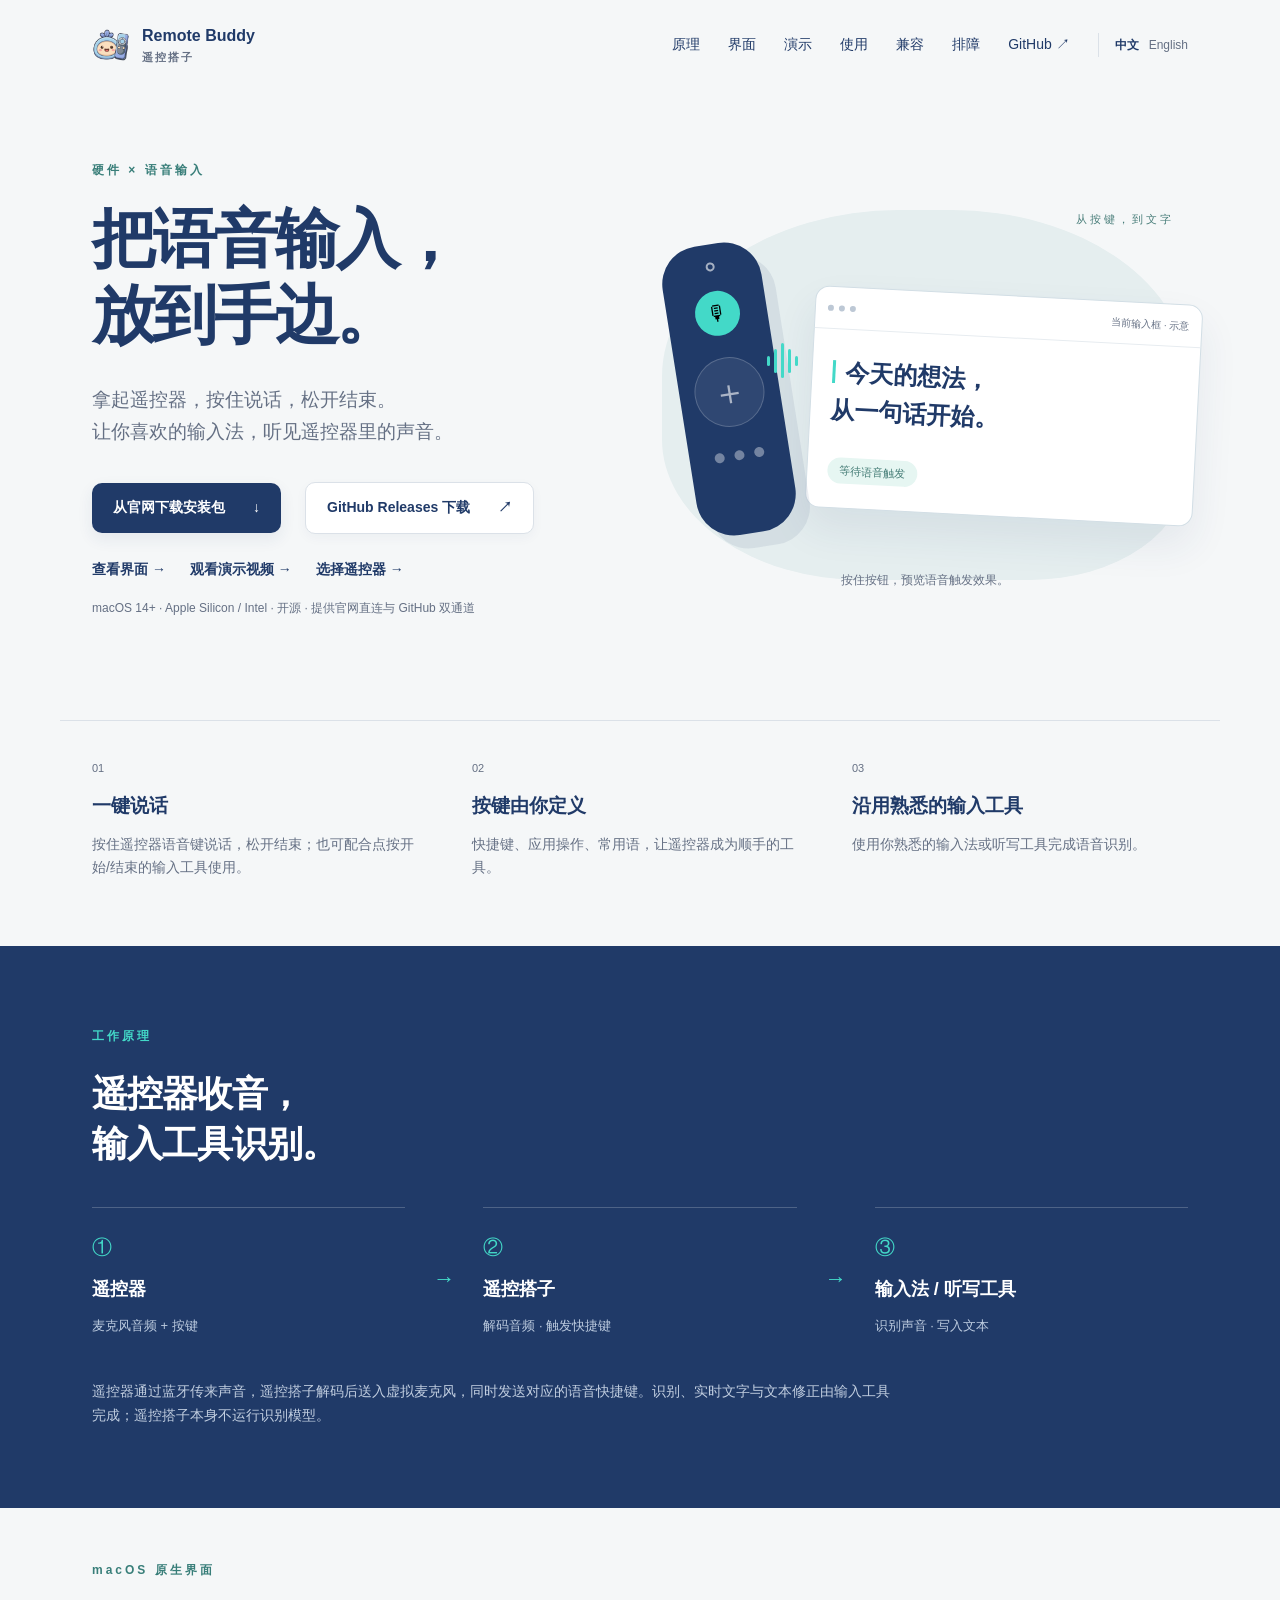
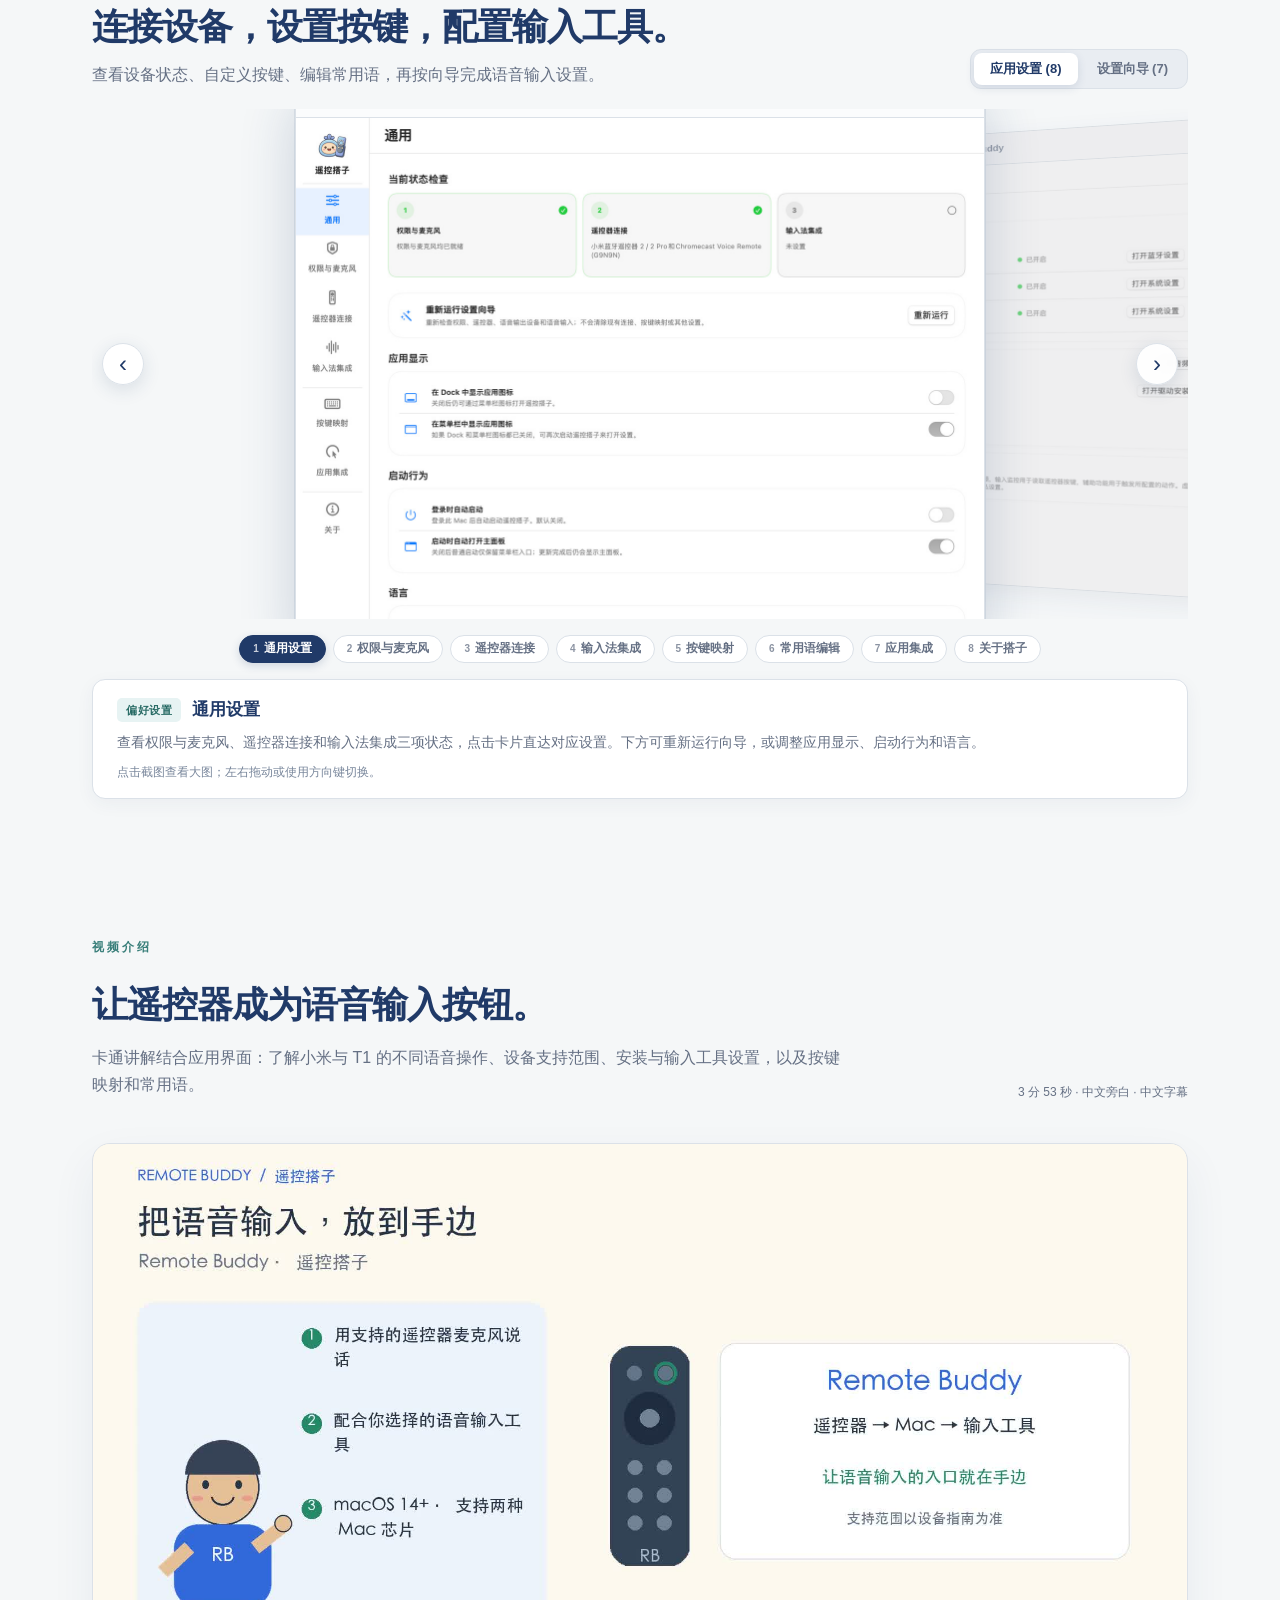
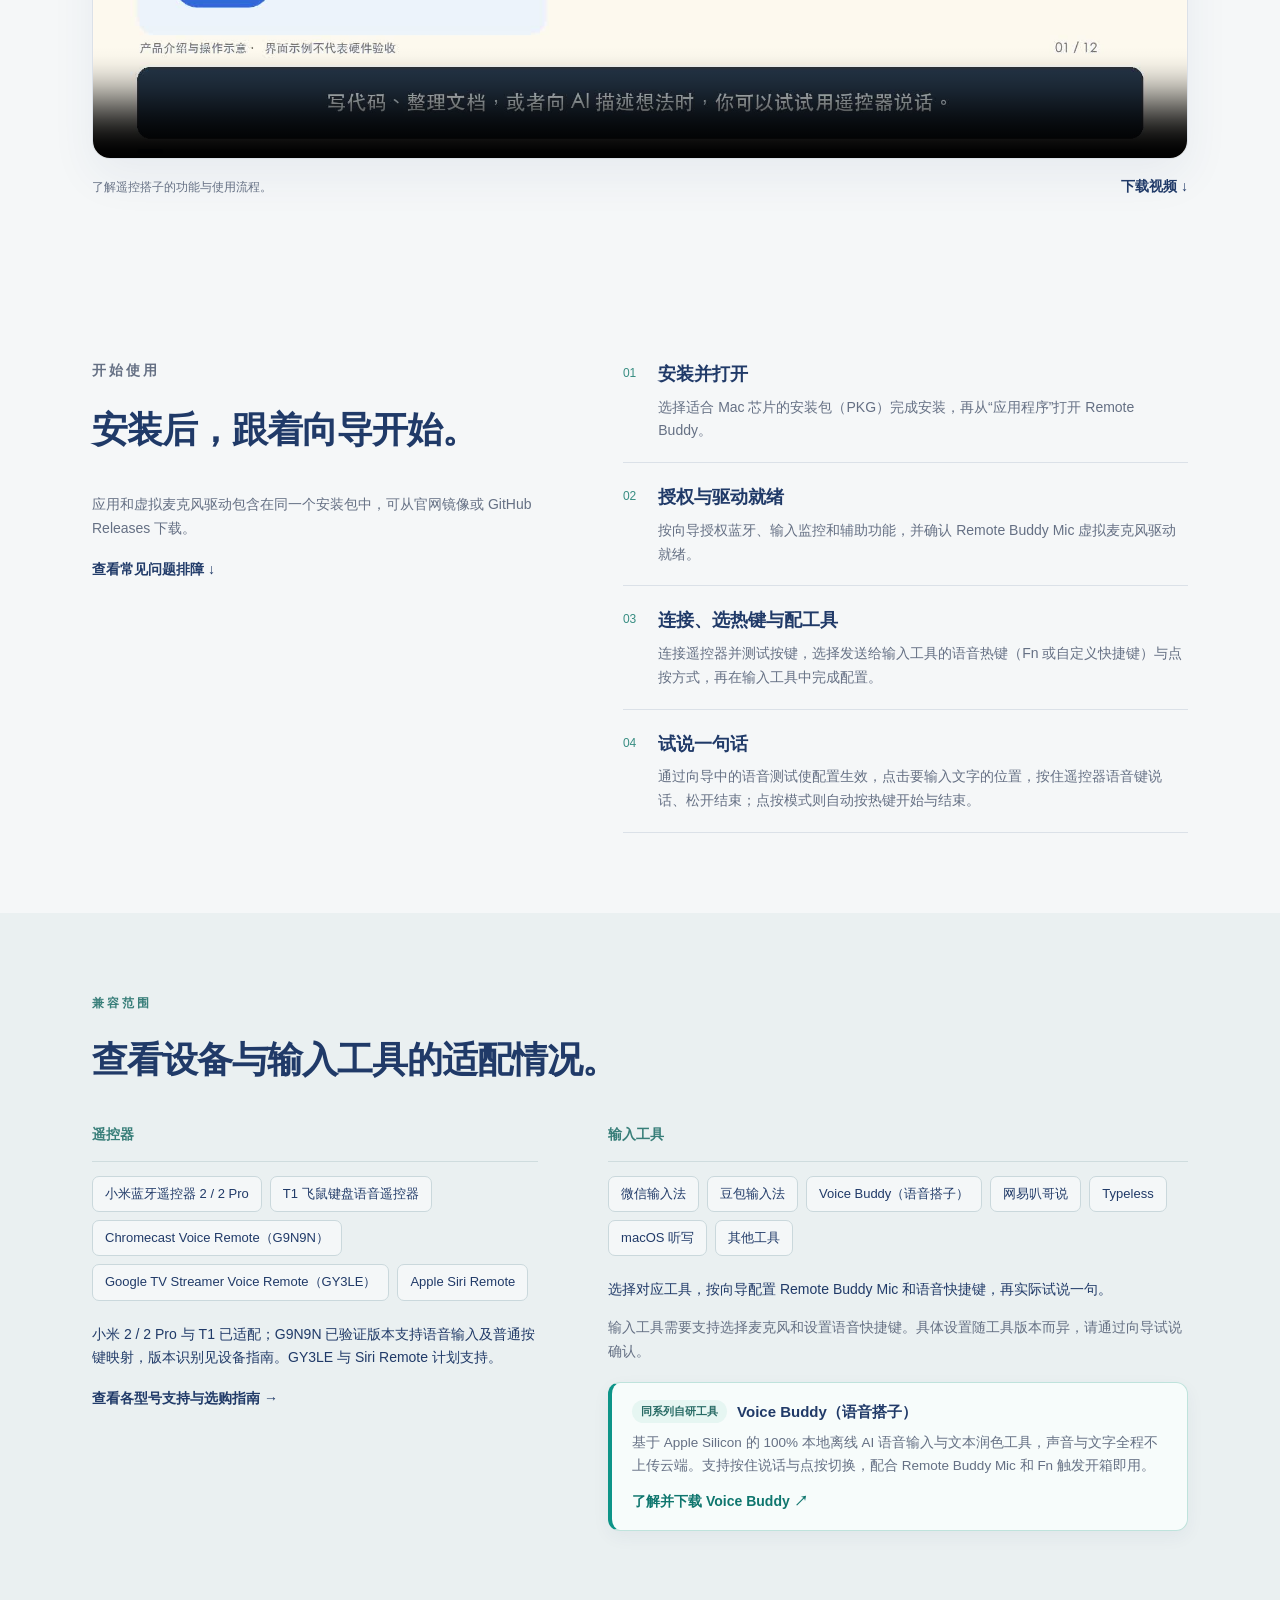
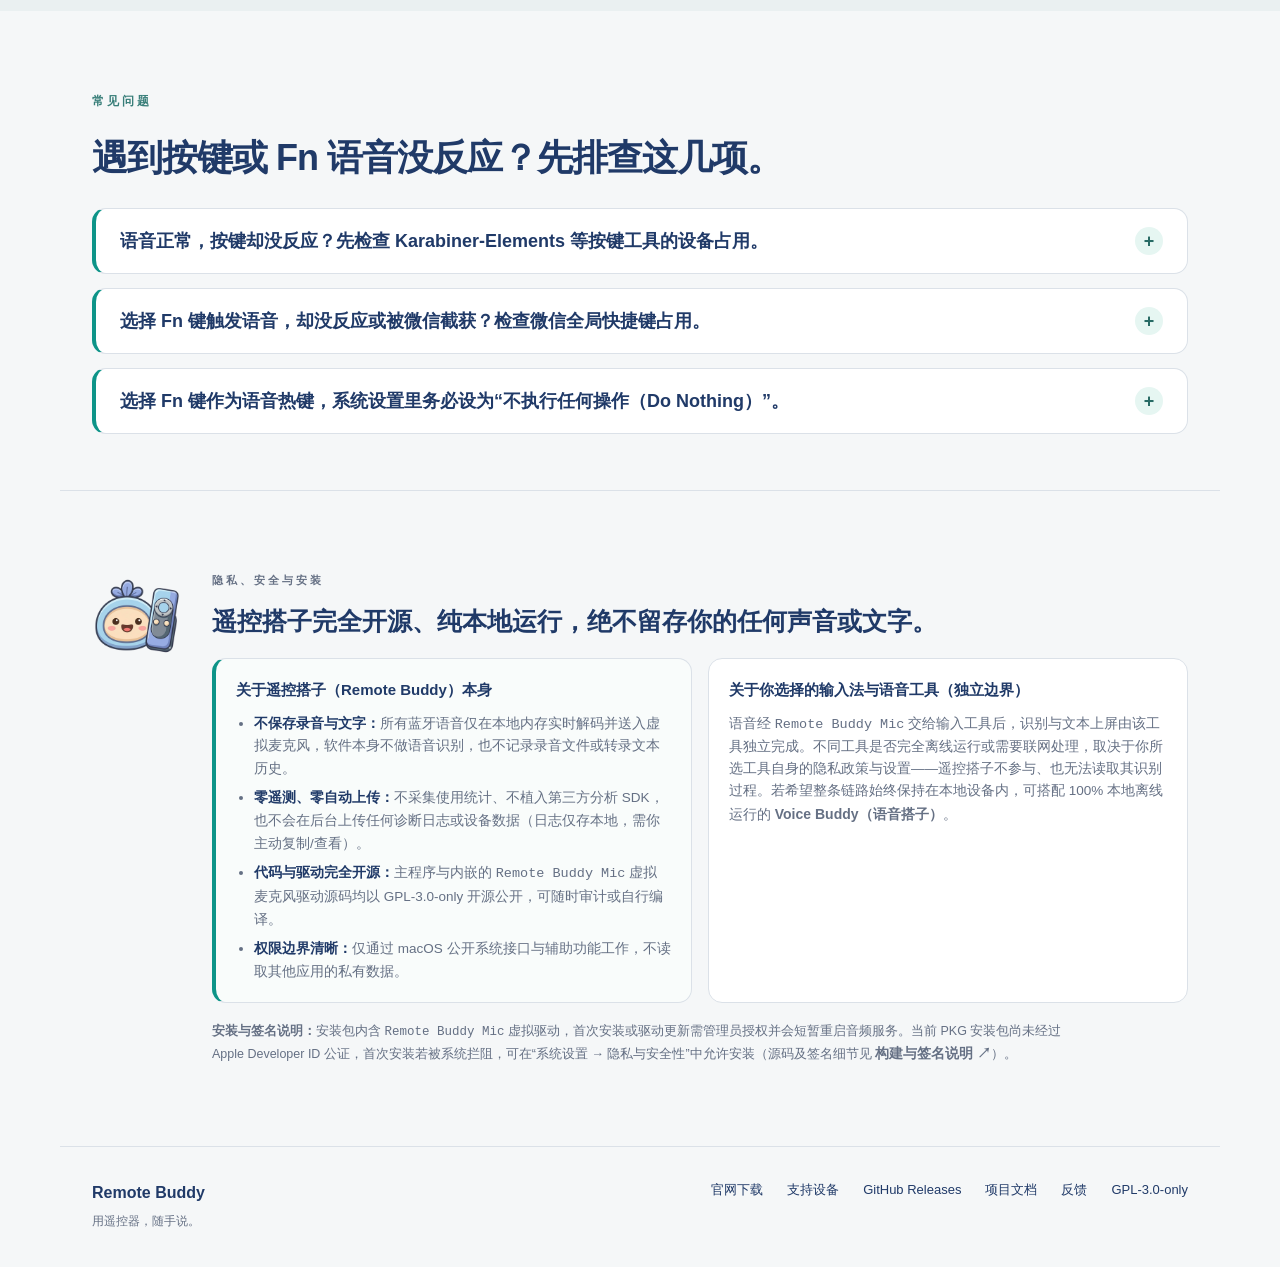
==== pages/index.html @ 7c5d0972 "docs(pages): refresh website screenshots and shrink PNG assets (#206) * docs(pages): refresh website" ====
<!doctype html>
<html lang="zh-CN">
<head>
  <meta charset="utf-8">
  <meta name="viewport" content="width=device-width, initial-scale=1">
  <meta name="description" content="Remote Buddy 遥控搭子：把蓝牙语音遥控器连接到 Mac 上的语音输入法和听写工具。按住说话，松开结束。">
  <meta name="theme-color" content="#203a68">
  <link rel="canonical" href="https://remote.zfdang.com/">
  <link rel="alternate" hreflang="zh-CN" href="https://remote.zfdang.com/">
  <link rel="alternate" hreflang="en" href="https://remote.zfdang.com/index.en.html">
  <link rel="alternate" hreflang="x-default" href="https://remote.zfdang.com/">
  <link rel="icon" href="assets/app-icon.png">
  <link rel="stylesheet" href="style.css?v=261115c">
  <title>Remote Buddy · 遥控搭子</title>
</head>
<body>
<header class="nav wrap">
  <a class="brand" href="#"><img src="assets/app-icon.png" alt="" width="38" height="38"><span>Remote Buddy<small>遥控搭子</small></span></a>
  <nav aria-label="主导航"><a href="#how">原理</a><a href="#interface">界面</a><a href="#demo">演示</a><a href="#start">使用</a><a href="#compatibility">兼容</a><a href="#troubleshooting">排障</a><a href="https://github.com/zfdang/remote-buddy">GitHub ↗</a><span class="language-switch" aria-label="语言"><b aria-current="page">中文</b><a href="index.en.html" lang="en">English</a></span></nav>
</header>
<main>
<section class="hero wrap">
  <div class="hero-copy"><p class="eyebrow">硬件 × 语音输入</p><h1>把语音输入，<br>放到手边。</h1><p class="lead">拿起遥控器，按住说话，松开结束。<br>让你喜欢的输入法，听见遥控器里的声音。</p><div class="actions"><a class="button primary" href="downloads/index.html">从官网下载安装包 <span>↓</span></a><a class="button secondary" href="https://github.com/zfdang/remote-buddy/releases/latest">GitHub Releases 下载 <span>↗</span></a><a class="text-link" href="#interface">查看界面 →</a><a class="text-link" href="#demo">观看演示视频 →</a><a class="text-link" href="device.html">选择遥控器 →</a></div><p class="small">macOS 14+ · Apple Silicon / Intel · 开源 · 提供官网直连与 GitHub 双通道</p></div>
  <div class="hero-art" aria-label="遥控器将声音传递给电脑的示意图">
    <span class="art-label">从按键，到文字</span>
    <div class="remote"><i class="power"></i><button id="talk" aria-label="按住按钮，预览语音触发效果" aria-describedby="demo-note">🎙</button><div class="dpad"><span>＋</span></div><div class="remote-small"><i></i><i></i><i></i></div></div>
    <div class="signal"><i></i><i></i><i></i><i></i><i></i></div>
    <div class="editor"><div class="editor-top"><i></i><i></i><i></i><span>当前输入框 · 示意</span></div><div class="editor-body"><span class="cursor"></span><p id="demo-text">今天的想法，<br>从一句话开始。</p><div class="editor-status" id="demo-status">等待语音触发</div></div></div>
    <p class="demo-note" id="demo-note">按住按钮，预览语音触发效果。</p>
  </div>
</section>
<section class="features wrap" aria-label="主要功能"><div><span>01</span><h2>一键说话</h2><p>按住遥控器语音键说话，松开结束；也可配合点按开始/结束的输入工具使用。</p></div><div><span>02</span><h2>按键由你定义</h2><p>快捷键、应用操作、常用语，让遥控器成为顺手的工具。</p></div><div><span>03</span><h2>沿用熟悉的输入工具</h2><p>使用你熟悉的输入法或听写工具完成语音识别。</p></div></section>
<section class="how section" id="how"><div class="wrap"><p class="eyebrow">工作原理</p><h2 class="section-title">遥控器收音，<br>输入工具识别。</h2><div class="flow"><div><span>①</span><h3>遥控器</h3><p>麦克风音频 + 按键</p></div><b aria-hidden="true">→</b><div class="flow-buddy"><span>②</span><h3>遥控搭子</h3><p>解码音频 · 触发快捷键</p></div><b aria-hidden="true">→</b><div><span>③</span><h3>输入法 / 听写工具</h3><p>识别声音 · 写入文本</p></div></div><p class="explanation">遥控器通过蓝牙传来声音，遥控搭子解码后送入虚拟麦克风，同时发送对应的语音快捷键。识别、实时文字与文本修正由输入工具完成；遥控搭子本身不运行识别模型。</p></div></section>
<section class="section wrap interface-section" id="interface" aria-labelledby="interface-title">
  <div class="interface-heading">
    <div><p class="eyebrow">macOS 原生界面</p><h2 class="section-title" id="interface-title">连接设备，设置按键，配置输入工具。</h2><p class="lead-sub">查看设备状态、自定义按键、编辑常用语，再按向导完成语音输入设置。</p></div>
    <div class="gallery-category-switch" role="tablist" aria-label="界面展示分类">
      <button class="category-btn is-active" type="button" role="tab" aria-selected="true" data-track="settings">应用设置 (8)</button>
      <button class="category-btn" type="button" role="tab" aria-selected="false" data-track="wizard">设置向导 (7)</button>
    </div>
  </div>
  <div class="cathedral-gallery">
    <div class="gallery-stage-container" role="region" aria-label="3D 界面画廊">
      <button class="stage-nav stage-prev" type="button" aria-label="上一张界面截图">‹</button>
      <div class="gallery-stage" id="gallery-stage" tabindex="0" role="region" aria-label="界面展示舞台">
        <div class="stage-slide slide-active" role="group" aria-label="通用设置 (1/8)">
          <div class="window-top" aria-hidden="true">
            <div class="window-dots"><i></i><i></i><i></i></div>
            <span class="window-title">通用设置 · Remote Buddy</span>
          </div>
          <img src="assets/screenshots/general-zh.jpg?v=261117screens" alt="Remote Buddy 通用设置界面：三项状态概览、向导入口与分组偏好" width="1020" height="772" loading="eager">
        </div>
      </div>
      <button class="stage-nav stage-next" type="button" aria-label="下一张界面截图">›</button>
    </div>
    <div class="gallery-indicators" id="gallery-indicators" role="tablist" aria-label="截图快速选择"></div>
    <div class="gallery-caption-card" aria-live="polite">
      <div class="caption-header">
        <span class="caption-badge" id="caption-badge">偏好设置</span>
        <h3 class="caption-title" id="caption-title">通用设置</h3>
      </div>
      <p class="caption-desc" id="caption-desc">查看权限与麦克风、遥控器连接和输入法集成三项状态，点击卡片直达对应设置。下方可重新运行向导，或调整应用显示、启动行为和语言。</p>
      <div class="caption-hint">
        <span>点击截图查看大图；左右拖动或使用方向键切换。</span>
      </div>
    </div>
  </div>
  <dialog id="gallery-lightbox" class="gallery-lightbox" closedby="any" aria-label="高清截图查看">
    <div class="lightbox-content">
      <div class="lightbox-top">
        <span class="lightbox-title" id="lightbox-title">界面预览</span>
        <button class="lightbox-close" type="button" aria-label="关闭">✕</button>
      </div>
      <img id="lightbox-img" src="assets/screenshots/general-zh.jpg?v=261117screens" alt="界面大图预览" width="1020" height="772">
    </div>
  </dialog>
</section>
<section class="section wrap demo-section" id="demo" aria-labelledby="demo-title">
  <div class="demo-heading"><div><p class="eyebrow">视频介绍</p><h2 class="section-title" id="demo-title">让遥控器成为语音输入按钮。</h2><p>卡通讲解结合应用界面：了解小米与 T1 的不同语音操作、设备支持范围、安装与输入工具设置，以及按键映射和常用语。</p></div><p class="demo-language">3 分 53 秒 · 中文旁白 · 中文字幕</p></div>
  <video class="demo-video" controls playsinline preload="metadata" poster="assets/video/demo-poster.jpg?v=261116screens" width="1920" height="1080" aria-label="遥控搭子功能与使用演示，时长 3 分 53 秒，中文旁白与字幕">
    <source src="assets/video/Remote_Buddy_Demo_Natural_zh-CN.mp4?v=261116screens" type="video/mp4">
    <track kind="captions" src="assets/video/demo.zh-CN.vtt?v=261116screens" srclang="zh-CN" label="简体中文">
    <p>你的浏览器暂不支持播放此视频。 <a href="assets/video/Remote_Buddy_Demo_Natural_zh-CN.mp4?v=261116screens">下载 MP4 视频</a></p>
  </video>
  <div class="demo-links"><span>了解遥控搭子的功能与使用流程。</span><a class="text-link" href="assets/video/Remote_Buddy_Demo_Natural_zh-CN.mp4?v=261116screens" download>下载视频 ↓</a></div>
</section>
<section class="section wrap start" id="start"><div><p class="eyebrow">开始使用</p><h2 class="section-title">安装后，跟着向导开始。</h2><p>应用和虚拟麦克风驱动包含在同一个安装包中，可从<a href="downloads/index.html">官网镜像</a>或 <a href="https://github.com/zfdang/remote-buddy/releases/latest">GitHub Releases</a> 下载。</p><a class="text-link" href="#troubleshooting">查看常见问题排障 ↓</a></div><ol class="steps"><li><span>01</span><div><h3>安装并打开</h3><p>选择适合 Mac 芯片的安装包（PKG）完成安装，再从“应用程序”打开 Remote Buddy。</p></div></li><li><span>02</span><div><h3>授权与驱动就绪</h3><p>按向导授权蓝牙、输入监控和辅助功能，并确认 Remote Buddy Mic 虚拟麦克风驱动就绪。</p></div></li><li><span>03</span><div><h3>连接、选热键与配工具</h3><p>连接遥控器并测试按键，选择发送给输入工具的语音热键（Fn 或自定义快捷键）与点按方式，再在输入工具中完成配置。</p></div></li><li><span>04</span><div><h3>试说一句话</h3><p>通过向导中的语音测试使配置生效，点击要输入文字的位置，按住遥控器语音键说话、松开结束；点按模式则自动按热键开始与结束。</p></div></li></ol></section>
<section class="section compatibility" id="compatibility"><div class="wrap"><p class="eyebrow">兼容范围</p><h2 class="section-title">查看设备与输入工具的适配情况。</h2><div class="compat-grid"><article><h3>遥控器</h3><div class="tools hardware"><span>小米蓝牙遥控器 2 / 2 Pro</span><span>T1 飞鼠键盘语音遥控器</span><span>Chromecast Voice Remote（G9N9N）</span><span>Google TV Streamer Voice Remote（GY3LE）</span><span>Apple Siri Remote</span></div><p>小米 2 / 2 Pro 与 T1 已适配；G9N9N 已验证版本支持语音输入及普通按键映射，版本识别见设备指南。GY3LE 与 Siri Remote 计划支持。</p><a class="text-link" href="device.html">查看各型号支持与选购指南 →</a></article><article><h3>输入工具</h3><div class="tools"><span>微信输入法</span><span>豆包输入法</span><span><a href="https://myvoicebuddy.com/">Voice Buddy（语音搭子）</a></span><span>网易叭哥说</span><span>Typeless</span><span>macOS 听写</span><span>其他工具</span></div><p>选择对应工具，按向导配置 Remote Buddy Mic 和语音快捷键，再实际试说一句。</p><p class="muted">输入工具需要支持选择麦克风和设置语音快捷键。具体设置随工具版本而异，请通过向导试说确认。</p><div class="companion-box"><div class="companion-head"><span class="companion-badge">同系列自研工具</span><strong class="companion-name">Voice Buddy（语音搭子）</strong></div><p>基于 Apple Silicon 的 100% 本地离线 AI 语音输入与文本润色工具，声音与文字全程不上传云端。支持按住说话与点按切换，配合 Remote Buddy Mic 和 Fn 触发开箱即用。</p><a class="text-link" href="https://myvoicebuddy.com/">了解并下载 Voice Buddy ↗</a></div></article></div></div></section>
<section class="section wrap troubleshooting" id="troubleshooting" aria-labelledby="troubleshooting-title">
  <p class="eyebrow">常见问题</p>
  <h2 class="section-title" id="troubleshooting-title">遇到按键或 Fn 语音没反应？先排查这几项。</h2>
  <details class="troubleshooting-card">
    <summary><span class="troubleshooting-question">语音正常，按键却没反应？先检查 Karabiner-Elements 等按键工具的设备占用。</span></summary>
    <div class="troubleshooting-body">
      <p>这类工具可能独占遥控器，导致遥控搭子收不到按键。典型表现是普通按键无法执行已配置的动作，而蓝牙连接或语音仍然正常。小米遥控器的默认映射中，主页键切换应用、TV 键播放/暂停、电源键退格、返回键发送 Escape。</p>
      <ol><li>在 Karabiner-Elements 中打开 <strong>Devices（设备）</strong>，找到你的遥控器，例如“小米蓝牙语音遥控器”。</li><li>关闭<strong>这只遥控器</strong>的 <strong>Modify events</strong>，把它交给遥控搭子处理。其他键盘的设置可以保留。</li><li>重新连接遥控器，或重启遥控搭子，再到“按键映射”检查连接状态，测试主页键、TV 键、电源键与返回键。</li></ol>
      <p>若仍提示“设备被其他输入工具占用”，可重启 Karabiner-Elements 后再试；同时检查遥控搭子的输入监控与辅助功能权限。</p>
      <a class="text-link" href="https://karabiner-elements.pqrs.org/docs/manual/configuration/configure-devices/">Karabiner 官方设备设置说明 ↗</a>
    </div>
  </details>
  <details class="troubleshooting-card">
    <summary><span class="troubleshooting-question">选择 Fn 键触发语音，却没反应或被微信截获？检查微信全局快捷键占用。</span></summary>
    <div class="troubleshooting-body">
      <p>macOS 版微信（WeChat App）可能在后台注册了全局 <strong>Fn</strong> 快捷键（例如全局语音输入或其他功能热键）。一旦被微信占用，按下遥控器发送的 <strong>Fn</strong> 会先被微信拦截，导致你选择的第三方语音输入工具（如豆包、微信输入法、Typeless 等）无法收到触发信号。</p>
      <ol><li>打开桌面端<strong>微信 → 设置 → 快捷键</strong>（部分版本在聊天/通用设置内）。</li><li>检查是否存在占用 <strong>Fn</strong>（或 <strong>🌐 地球键</strong>）的全局快捷键，尤其是语音输入相关热键。</li><li>如有冲突，请更换或<strong>仅清除冲突的 Fn 快捷键</strong>（无需修改微信其他快捷键）。</li><li>返回目标输入工具或遥控搭子的向导测试页，重新按下遥控器语音键试说一句。</li></ol>
      <p>如果无法取消微信对 Fn 的占用，也可以在“输入法集成 → 语音热键”中改用 <strong>Ctrl (⌃) + Option (⌥) + V</strong> 等其他组合快捷键。</p>
    </div>
  </details>
  <details class="troubleshooting-card">
    <summary><span class="troubleshooting-question">选择 Fn 键作为语音热键，系统设置里务必设为“不执行任何操作（Do Nothing）”。</span></summary>
    <div class="troubleshooting-body">
      <p>若你在遥控搭子中选择 <strong>Fn/地球键</strong> 给第三方语音工具使用，但按下语音键时屏幕却弹出表情符号面板、切换系统输入法或触发系统听写，通常是因为 macOS 系统先行拦截并消费了 Fn 按键。</p>
      <ol><li>打开 macOS <strong>系统设置（System Settings）→ 键盘（Keyboard）</strong>。</li><li>找到 <strong>按下 🌐 键时（Press 🌐 key to）</strong> 下拉菜单，将其设为 <strong>不执行任何操作（Do Nothing）</strong>。</li><li>如在其它软件中不希望按 Fn 弹出表情或切换输入法，改完后系统即会直接放行 Fn 给语音输入工具使用。</li></ol>
      <p>注意：如果你选择的工具本身就是 <strong>macOS 听写</strong>，则<strong>不要</strong>禁用系统 🌐 键——请保留系统听写设置，并按向导说明在“听写 → 快捷键”中选择“按两下 🌐 键”。</p>
    </div>
  </details>
</section>
<section class="section wrap privacy">
  <img src="assets/app-icon.png" alt="遥控搭子图标" width="90" height="90">
  <div class="privacy-body">
    <p class="eyebrow">隐私、安全与安装</p>
    <h2>遥控搭子完全开源、纯本地运行，绝不留存你的任何声音或文字。</h2>
    <div class="privacy-cards">
      <div class="privacy-card is-buddy">
        <h3>关于遥控搭子（Remote Buddy）本身</h3>
        <ul>
          <li><strong>不保存录音与文字：</strong>所有蓝牙语音仅在本地内存实时解码并送入虚拟麦克风，软件本身不做语音识别，也不记录录音文件或转录文本历史。</li>
          <li><strong>零遥测、零自动上传：</strong>不采集使用统计、不植入第三方分析 SDK，也不会在后台上传任何诊断日志或设备数据（日志仅存本地，需你主动复制/查看）。</li>
          <li><strong>代码与驱动完全开源：</strong>主程序与内嵌的 <code>Remote Buddy Mic</code> 虚拟麦克风驱动源码均以 GPL-3.0-only 开源公开，可随时审计或自行编译。</li>
          <li><strong>权限边界清晰：</strong>仅通过 macOS 公开系统接口与辅助功能工作，不读取其他应用的私有数据。</li>
        </ul>
      </div>
      <div class="privacy-card">
        <h3>关于你选择的输入法与语音工具（独立边界）</h3>
        <p>语音经 <code>Remote Buddy Mic</code> 交给输入工具后，识别与文本上屏由该工具独立完成。不同工具是否完全离线运行或需要联网处理，取决于你所选工具自身的隐私政策与设置——遥控搭子不参与、也无法读取其识别过程。若希望整条链路始终保持在本地设备内，可搭配 100% 本地离线运行的 <a class="text-link" href="https://myvoicebuddy.com/">Voice Buddy（语音搭子）</a>。</p>
      </div>
    </div>
    <p class="small"><strong>安装与签名说明：</strong>安装包内含 <code>Remote Buddy Mic</code> 虚拟驱动，首次安装或驱动更新需管理员授权并会短暂重启音频服务。当前 PKG 安装包尚未经过 Apple Developer ID 公证，首次安装若被系统拦阻，可在“系统设置 → 隐私与安全性”中允许安装（源码及签名细节见 <a class="text-link" href="https://github.com/zfdang/remote-buddy/blob/main/docs/build-and-signing.md">构建与签名说明 ↗</a>）。</p>
  </div>
</section>
</main>
<footer class="wrap"><div><strong>Remote Buddy</strong><p>用遥控器，随手说。</p></div><div class="footer-links"><a href="downloads/index.html">官网下载</a><a href="device.html">支持设备</a><a href="https://github.com/zfdang/remote-buddy/releases">GitHub Releases</a><a href="https://github.com/zfdang/remote-buddy/blob/main/README.md">项目文档</a><a href="https://github.com/zfdang/remote-buddy/issues">反馈</a><a href="https://github.com/zfdang/remote-buddy/blob/main/LICENSE">GPL-3.0-only</a></div></footer>
<script src="demo.js?v=261116screens"></script>
</body>
</html>
---- pages/style.css ----
:root{--ink:#203a68;--mint:#43d9c8;--paper:#f5f7f8;--muted:#657084;--line:#dbe1e8}*{box-sizing:border-box}html{scroll-behavior:smooth;scroll-padding-top:28px}body{margin:0;background:var(--paper);color:var(--ink);font-family:-apple-system,BlinkMacSystemFont,"Segoe UI","PingFang SC",sans-serif;line-height:1.7}a{color:inherit;text-decoration:none}a:hover{text-decoration:underline}a:focus-visible,button:focus-visible{outline:3px solid #0d9488;outline-offset:6px}.wrap{max-width:1160px;margin:auto;padding-left:32px;padding-right:32px}.nav{display:flex;justify-content:space-between;align-items:center;padding-top:26px;padding-bottom:26px}.brand{display:flex;align-items:center;gap:12px;font-weight:750;line-height:1.3}.brand img{border-radius:10px}.brand small{display:block;color:var(--muted);font-size:11px;letter-spacing:2px;margin-top:3px}.nav nav{display:flex;gap:28px;font-size:14px}.hero{display:grid;grid-template-columns:1fr 1fr;gap:44px;align-items:center;padding-top:70px;padding-bottom:90px}.eyebrow{font-size:12px;font-weight:750;letter-spacing:3px;margin:0 0 22px;color:#387e79}h1{font-size:clamp(46px,5vw,67px);letter-spacing:-3px;line-height:1.18;margin:0 0 30px}h2,h3,p{margin-top:0}.lead{font-size:19px;color:var(--muted)}.actions{display:flex;align-items:center;gap:24px;margin:34px 0 16px}.button{display:inline-flex;align-items:center;gap:28px;padding:13px 21px;border-radius:10px;font-size:14px;font-weight:650}.primary{background:var(--ink);color:white;box-shadow:0 6px 16px #203a6815}.primary:hover{background:#345582;text-decoration:none}
.secondary{background:#fff;color:var(--ink);border:1px solid var(--line);box-shadow:0 4px 12px #203a680a}.secondary:hover{border-color:#9eb0c4;background:#fbfcfd;text-decoration:none}
.downloads-wrap{padding-top:36px;padding-bottom:76px}.downloads-head{margin-bottom:28px}.downloads-head .section-title{margin-bottom:10px}.head-jump{margin:12px 0 0}.downloads-tag{display:inline-block;background:#e6f6f2;color:#286b65;font-size:12px;font-weight:700;padding:3px 10px;border-radius:999px;margin-bottom:12px}.downloads-grid{display:grid;grid-template-columns:repeat(2,minmax(0,1fr));gap:20px;margin-bottom:24px}.download-card{background:#fff;border:1px solid var(--line);border-radius:16px;padding:24px;display:flex;flex-direction:column;gap:12px;box-shadow:0 8px 24px rgba(32,58,104,0.05)}.download-card-body{display:flex;flex-direction:column;gap:10px;min-width:0}.download-card.is-recommended{border-color:#0d9488;box-shadow:0 12px 30px rgba(13,148,136,0.1)}.download-card h2{font-size:20px;margin:0}.download-card p{font-size:14px;color:var(--muted);margin:0}.download-meta{font-size:12px;color:var(--muted);display:flex;gap:12px;flex-wrap:wrap}.download-actions{margin-top:auto;padding-top:8px;display:flex;gap:12px;flex-wrap:wrap}.download-badge{display:inline-flex;align-items:center;font-size:11px;font-weight:700;color:#286b65;background:#e7f3f3;padding:2px 8px;border-radius:6px;margin-left:8px;vertical-align:middle}.download-note{background:#fff;border:1px solid var(--line);border-left:4px solid #0d9488;border-radius:12px;padding:18px 22px;font-size:13.5px;color:var(--muted)}@media(max-width:760px){.downloads-grid{grid-template-columns:1fr}}.text-link{font-size:14px;font-weight:650}.small,.demo-note{font-size:12px;color:var(--muted)}.hero-art{position:relative;height:370px;background:#e5eeef;border-radius:45% 45% 30% 38%;isolation:isolate}.art-label{position:absolute;top:0;right:14px;font-size:11px;letter-spacing:3px;color:#487d79}.remote{position:absolute;left:17px;top:33px;width:100px;height:292px;border-radius:38px;background:#203a68;box-shadow:12px 15px 0 #203a6815;transform:rotate(-9deg);display:flex;align-items:center;flex-direction:column;padding-top:18px;z-index:2}.power{width:9px;height:9px;border-radius:50%;border:2px solid #fff9;margin-bottom:20px}.remote button{width:45px;height:45px;border:0;border-radius:50%;font-size:21px;background:var(--mint);cursor:pointer;touch-action:none;user-select:none}.remote button:active{transform:scale(.93)}.dpad{display:grid;place-items:center;width:70px;height:70px;background:#ffffff12;border:1px solid #ffffff30;border-radius:50%;margin-top:22px;color:#fff9;font-size:35px}.remote-small{display:flex;gap:10px;margin-top:24px}.remote-small i{width:10px;height:10px;border-radius:50%;background:#ffffff60}.editor{position:absolute;left:148px;right:-10px;top:85px;background:white;border:1px solid #d2dee5;border-radius:14px;box-shadow:0 20px 40px #203a6815;transform:rotate(3deg)}.editor-top{display:flex;gap:5px;align-items:center;padding:12px;border-bottom:1px solid #e7ecf0}.editor-top i{width:6px;height:6px;border-radius:50%;background:#bdc8d5}.editor-top span{margin-left:auto;font-size:10px;color:var(--muted)}.editor-body{padding:24px 20px}.editor-body p{font-size:24px;line-height:1.6;font-weight:600;margin:0 0 25px}.cursor{float:left;height:23px;width:3px;background:var(--mint);margin:7px 10px 0 0}.editor-status{font-size:11px;color:#427a74;display:inline-block;background:#e6f6f2;border-radius:20px;padding:4px 12px}.signal{position:absolute;left:105px;top:133px;display:flex;gap:4px;align-items:center;z-index:3}.signal i{width:3px;height:10px;background:var(--mint);border-radius:3px}.signal i:nth-child(2n){height:24px}.signal i:nth-child(3){height:35px}.demo-note{position:absolute;bottom:-22px;width:100%;text-align:center}.is-listening .signal i{animation:pulse .6s ease-in-out infinite alternate}.is-listening .editor-status{background:#fff1d5;color:#7f5d27}.features{display:grid;grid-template-columns:repeat(3,1fr);gap:44px;border-top:1px solid var(--line);padding-top:32px;padding-bottom:66px}.features span{font-size:11px;color:var(--muted)}.features h2{font-size:19px;margin:10px 0}.features p{font-size:14px;color:var(--muted);margin:0}.section{padding-top:80px;padding-bottom:80px}.section-title{font-size:36px;line-height:1.4;letter-spacing:-1px;margin-bottom:38px}.how{background:var(--ink);color:#fff}.how .eyebrow{color:var(--mint)}.flow{display:flex;align-items:center;gap:28px}.flow>div{flex:1;border-top:1px solid #ffffff35;padding-top:22px}.flow span{color:var(--mint);font-size:20px}.flow h3{font-size:18px;margin:10px 0}.flow p{font-size:13px;color:#bccbdf}.flow b{font-size:22px;color:var(--mint)}.explanation{max-width:810px;color:#c1cee0;font-size:14px;margin:30px 0 0}.start{display:grid;grid-template-columns:1fr 1.2fr;gap:60px}.start p{color:var(--muted);font-size:14px}.steps{list-style:none;margin:0;padding:0}.steps li{display:flex;gap:22px;border-bottom:1px solid var(--line);padding:19px 0}.steps li:first-child{padding-top:0}.steps>li>span{font-size:12px;color:#378d82;padding-top:4px}.steps h3{font-size:18px;margin-bottom:6px}.steps p{margin:0}.compatibility{background:#eaf0f1}.compat-grid{display:grid;grid-template-columns:1fr 1.3fr;gap:70px}.compat-grid h3{font-size:14px;color:#387e79;border-bottom:1px solid #cfdcde;padding-bottom:14px}.compat-grid p{font-size:14px}.compat-grid .device-title{font-size:22px;font-weight:700}.muted{color:var(--muted)}.tools{display:flex;gap:8px;flex-wrap:wrap;margin-bottom:22px}.tools span{font-size:13px;border:1px solid #cad8dc;border-radius:7px;background:#ffffff80;padding:6px 12px}.privacy{display:flex;gap:30px;align-items:flex-start;border-top:1px solid var(--line)}.privacy img{border-radius:24px;flex-shrink:0}.privacy-body{flex:1;min-width:0}.privacy h2{font-size:25px;margin-bottom:16px}.privacy p{font-size:14px;max-width:860px;color:var(--muted)}.privacy .eyebrow{font-size:11px;margin-bottom:10px}.privacy-cards{display:grid;grid-template-columns:repeat(2,minmax(0,1fr));gap:16px;margin:16px 0 18px}.privacy-card{background:#fff;border:1px solid var(--line);border-radius:14px;padding:18px 20px}.privacy-card.is-buddy{border-left:4px solid #0d9488;background:#f9fcfb}.privacy-card h3{font-size:15px;margin:0 0 10px;color:var(--ink)}.privacy-card ul{margin:0;padding-left:18px;font-size:13.5px;color:var(--muted);display:flex;flex-direction:column;gap:6px}.privacy-card li strong{color:var(--ink)}.privacy-card p{margin:0;font-size:13.5px;line-height:1.65}.privacy .small{font-size:12.5px;line-height:1.65;color:var(--muted);margin:0}@media(max-width:760px){.privacy-cards{grid-template-columns:1fr}}.wrap footer,footer.wrap{border-top:1px solid var(--line);padding-top:32px;padding-bottom:32px;display:flex;flex-wrap:wrap;justify-content:space-between;gap:16px}footer p{font-size:12px;color:var(--muted);margin:5px 0}.footer-links{display:flex;gap:24px;font-size:13px}.disclaimer{width:100%;font-size:11px}@keyframes pulse{to{transform:scaleY(.45)}}@media(max-width:900px){.hero{gap:24px}.hero-art{transform:scale(.9);transform-origin:center}.actions{gap:14px;flex-wrap:wrap}.compat-grid{gap:36px}.nav nav{gap:16px}}@media(max-width:860px){.nav nav a[href="#how"],.nav nav a[href="#troubleshooting"],.nav nav a[href^="https://github.com"]{display:none}}@media(max-width:700px){.wrap{padding-left:22px;padding-right:22px}.nav{align-items:center}.brand{font-size:13px}.nav nav{gap:14px;font-size:12px}.hero{grid-template-columns:1fr;padding-top:34px;gap:30px;padding-bottom:60px}.hero-art{max-width:460px;width:100%;margin:0 auto;transform:none}.editor{right:0;left:145px}.editor-body p{font-size:20px}.features{grid-template-columns:1fr;gap:25px;padding-bottom:45px}.features>div{position:relative;padding-left:34px}.features span{position:absolute;left:0;top:10px}.section{padding-top:55px;padding-bottom:55px}.section-title{font-size:30px}.start,.compat-grid{grid-template-columns:1fr;gap:32px}.flow{flex-direction:column;align-items:stretch;gap:10px}.flow b{transform:rotate(90deg);align-self:center}.flow>div{padding-top:15px}.flow h3{margin:5px 0}.privacy{gap:18px}.privacy img{width:56px;height:56px;border-radius:15px}.privacy h2{font-size:20px}.footer-links{gap:16px;flex-wrap:wrap}.hero-art .demo-note{font-size:10px}}@media(prefers-reduced-motion:reduce){html{scroll-behavior:auto}.is-listening .signal i{animation:none}}
.language-switch{display:inline-flex;align-items:center;gap:10px;font-size:12px;white-space:nowrap;border-left:1px solid var(--line);padding-left:16px}.language-switch b{font-weight:750}.language-switch a{color:var(--muted)}html[lang=en] h1{letter-spacing:-2px}html[lang=en] .hero .lead{font-size:17px}html[lang=en] .compat-grid h3{text-transform:uppercase;letter-spacing:.8px}html[lang=en] .editor-body p{font-size:20px}html[lang=en] .demo-note{font-size:10px}@media(max-width:560px){.nav{flex-wrap:wrap;gap:10px 16px}.nav nav{flex-wrap:wrap;gap:10px 14px;align-items:center}.nav nav a[href="#interface"]{display:none}.language-switch{padding-left:12px}.hero-art .editor{left:130px}.hero-art .editor-body{padding:20px 14px}html[lang=en] .editor-body p{font-size:16px}}

/* Native video controls; no autoplay or third-party player. */
.actions{flex-wrap:wrap}.demo-heading{display:flex;justify-content:space-between;gap:32px;align-items:flex-end;margin-bottom:28px}.demo-heading .section-title{margin-bottom:14px}.demo-heading p{color:var(--muted);max-width:760px}.demo-heading .eyebrow{color:#387e79}.demo-language{font-size:12px;flex-shrink:0}.demo-video{display:block;width:100%;height:auto;aspect-ratio:16/9;background:#fff9ef;border:1px solid var(--line);border-radius:18px;box-shadow:0 18px 45px #203a6810}.demo-video:focus-visible{outline:3px solid #0d9488;outline-offset:5px}.demo-links{display:flex;justify-content:space-between;gap:20px;align-items:center;margin-top:16px;font-size:12px;color:var(--muted)}.demo-links a{color:var(--ink);white-space:nowrap}@media(max-width:900px){.nav nav{gap:14px}.demo-heading{display:block}.demo-language{margin-bottom:0}}@media(max-width:700px){.demo-links{align-items:flex-start}.demo-video{border-radius:12px}}

.troubleshooting{padding-bottom:56px}.troubleshooting .section-title{margin-bottom:24px}.troubleshooting-card{background:#fff;border:1px solid var(--line);border-left:4px solid #0d9488;border-radius:14px;padding:18px 24px}.troubleshooting-card+.troubleshooting-card{margin-top:14px}.troubleshooting-card summary{list-style:none;cursor:pointer;display:flex;align-items:center;justify-content:space-between;gap:16px;font-size:18px;font-weight:700;margin:0;line-height:1.45}.troubleshooting-card summary::-webkit-details-marker{display:none}.troubleshooting-card summary::after{content:"+";flex-shrink:0;width:28px;height:28px;border-radius:999px;background:#e6f6f2;color:#286b65;font-size:18px;font-weight:700;display:inline-flex;align-items:center;justify-content:center;line-height:1}.troubleshooting-card[open] summary::after{content:"−"}.troubleshooting-question{font-size:18px;font-weight:700;margin:0;line-height:1.45}.troubleshooting-body{margin-top:14px;padding-top:14px;border-top:1px solid var(--line)}.troubleshooting-card p,.troubleshooting-card li{font-size:14px;color:var(--muted)}.troubleshooting-card ol{padding-left:22px}.troubleshooting-card li{margin-bottom:10px}.troubleshooting-card strong{color:var(--ink)}@media(max-width:700px){.troubleshooting{padding-bottom:44px}.troubleshooting-card{padding:16px 18px}.troubleshooting-card summary,.troubleshooting-question{font-size:16px}}
.companion-box{margin-top:18px;background:#f7fcfb;border:1px solid #bfe3dc;border-left:4px solid #0d9488;border-radius:12px;padding:16px 20px;box-shadow:0 6px 18px rgba(32,58,104,.05)}.companion-head{display:flex;align-items:center;gap:10px;flex-wrap:wrap;margin-bottom:8px}.companion-badge{display:inline-block;background:#e6f6f2;color:#286b65;font-size:11px;font-weight:700;padding:2px 9px;border-radius:999px}.companion-name{font-size:15px;font-weight:750;color:var(--ink)}.companion-box p{margin:0 0 10px;font-size:13.5px;color:var(--muted);line-height:1.65}.companion-box .text-link{color:#0f766e}
.devices-table-wrap{background:#fff;border:1px solid var(--line);border-radius:16px;overflow-x:auto;box-shadow:0 8px 24px rgba(32,58,104,.05);margin-bottom:24px}.devices-table{width:100%;border-collapse:collapse;font-size:14px;min-width:680px}.devices-table th,.devices-table td{padding:14px 18px;text-align:left;border-bottom:1px solid var(--line);vertical-align:top}.devices-table th{background:#f7fafb;font-size:12px;letter-spacing:.4px;color:#387e79;font-weight:750}.devices-table tr:last-child td{border-bottom:0}.devices-grid{display:grid;grid-template-columns:repeat(2,minmax(0,1fr));gap:20px;margin-top:24px}.device-card{background:#fff;border:1px solid var(--line);border-radius:16px;padding:24px;display:flex;flex-direction:column;gap:12px;box-shadow:0 8px 24px rgba(32,58,104,.05)}.device-card-body{display:flex;flex-direction:column;gap:12px;flex:1;min-width:0}.device-card-head{display:flex;justify-content:space-between;align-items:flex-start;gap:12px;flex-wrap:wrap}.device-card h2{font-size:19px;margin:0;line-height:1.35}.device-model-code{display:inline-block;margin-top:4px;font-size:12px;color:var(--muted);font-family:ui-monospace,SFMono-Regular,Menlo,monospace}.device-status{display:inline-flex;align-items:center;font-size:11.5px;font-weight:700;padding:3px 10px;border-radius:999px;white-space:nowrap}.device-status.is-supported{background:#e6f6f2;color:#286b65}.device-status.is-partial{background:#fff4db;color:#8a5a14}.device-status.is-planned{background:#eef2f6;color:#546175}.device-specs{margin:0;padding-left:18px;font-size:13.5px;color:var(--muted);display:flex;flex-direction:column;gap:7px}.device-specs strong{color:var(--ink)}.device-card .download-actions{margin-top:auto;padding-top:8px}.device-media{background:#f7fafb;border:1px solid var(--line);border-radius:12px;padding:12px;display:flex;align-items:center;justify-content:center;min-height:180px;overflow:hidden}.device-media img{display:block;max-width:100%;max-height:220px;width:auto;height:auto;border-radius:8px;object-fit:contain}.compare-section{margin-top:44px}.compare-section h2{font-size:26px;margin:0 0 10px}.compare-section .lead-sub{margin-bottom:22px}.compare-photos{display:grid;grid-template-columns:repeat(2,minmax(0,1fr));gap:18px;margin-bottom:24px}.compare-photo-card{background:#fff;border:1px solid var(--line);border-radius:14px;padding:14px;box-shadow:0 6px 18px rgba(32,58,104,.04)}.compare-photo-card img{display:block;width:100%;height:auto;border-radius:10px;margin-bottom:10px}.compare-photo-card p{margin:0;font-size:13px;color:var(--muted)}.compare-feature-card{background:#fff;border:1px solid var(--line);border-radius:16px;padding:20px 24px;margin-bottom:24px;box-shadow:0 6px 18px rgba(32,58,104,.04);display:grid;grid-template-columns:minmax(220px,320px) 1fr;gap:24px;align-items:center}.compare-feature-card img{display:block;width:100%;max-width:300px;height:auto;margin:0 auto;border-radius:10px}.compare-feature-card h3{font-size:18px;margin:0 0 8px;color:var(--ink)}.compare-feature-card p{margin:0;font-size:14px;color:var(--muted);line-height:1.65}@media(min-width:761px){.device-card.is-wide,.download-card.is-wide{grid-column:1 / -1}.device-card.is-wide{display:grid;grid-template-columns:240px 1fr;gap:24px;align-items:center}.device-card.is-wide .device-media{height:100%;min-height:220px}.download-card.is-wide{display:flex;flex-direction:row;align-items:center;justify-content:space-between;gap:24px}.download-card.is-wide .download-actions{margin-top:0;padding-top:0;flex-shrink:0}}@media(max-width:760px){.devices-grid,.compare-photos,.compare-feature-card{grid-template-columns:1fr}.compare-feature-card{padding:18px}}

/* Cathedral 3D Stage Gallery & Interface Showcase */
.interface-section{padding-top:52px;padding-bottom:58px}.interface-heading{display:flex;justify-content:space-between;align-items:flex-end;gap:22px;flex-wrap:wrap;margin-bottom:20px}.interface-heading .section-title{margin-bottom:10px}.lead-sub{font-size:15.5px;color:var(--muted);max-width:760px;margin:0}.gallery-category-switch{display:inline-flex;background:#e9edf2;padding:3px;border-radius:11px;gap:3px;border:1px solid var(--line)}.category-btn{border:0;background:transparent;color:var(--muted);font-size:13px;font-weight:650;padding:7px 16px;border-radius:8px;cursor:pointer;font-family:inherit;transition:all .18s ease}.category-btn:hover{color:var(--ink)}.category-btn.is-active{background:#ffffff;color:var(--ink);box-shadow:0 3px 10px rgba(32,58,104,0.12)}.category-btn:focus-visible{outline:3px solid #0d9488;outline-offset:2px}.cathedral-gallery{display:flex;flex-direction:column;gap:16px;position:relative}.gallery-stage-container{position:relative;perspective:1300px;perspective-origin:50% 50%;display:flex;align-items:center;justify-content:center;padding:10px 0 20px;overflow:hidden}.gallery-stage{position:relative;width:100%;height:480px;display:flex;align-items:center;justify-content:center;transform-style:preserve-3d}.stage-slide{position:absolute;width:min(690px,78%);border-radius:15px;background:#ffffff;border:1px solid var(--line);box-shadow:0 14px 35px rgba(32,58,104,0.13);cursor:pointer;transform-style:preserve-3d;user-select:none;transition:transform .5s cubic-bezier(0.2,0.9,0.3,1),opacity .5s ease,filter .5s ease,box-shadow .5s ease;overflow:hidden}.stage-slide:focus-visible{outline:4px solid #0d9488;outline-offset:4px}.stage-slide img{width:100%;height:auto;display:block;aspect-ratio:1020/772;background:#f5f7f8;pointer-events:none}.stage-slide .window-top{display:flex;align-items:center;padding:9px 15px;background:#fbfcfd;border-bottom:1px solid var(--line);gap:11px}.stage-slide .window-dots{display:flex;gap:5px;align-items:center}.stage-slide .window-dots i{width:9px;height:9px;border-radius:50%;display:inline-block}.stage-slide .window-dots i:nth-child(1){background:#ff5f57}.stage-slide .window-dots i:nth-child(2){background:#febc2e}.stage-slide .window-dots i:nth-child(3){background:#28c840}.stage-slide .window-title{font-size:11.5px;color:var(--muted);font-weight:550;margin-left:auto;margin-right:auto;padding-right:44px;white-space:nowrap;overflow:hidden;text-overflow:ellipsis}.stage-slide.slide-active{transform:translate3d(0,0,0) scale(1);z-index:10;opacity:1;filter:none;box-shadow:0 22px 55px rgba(32,58,104,0.2),0 0 0 1px rgba(219,225,232,0.8)}.stage-slide.slide-prev{transform:translate3d(-46%,0,-95px) rotateY(23deg) scale(0.85);z-index:5;opacity:0.64;filter:brightness(0.92);box-shadow:0 12px 30px rgba(32,58,104,0.11)}.stage-slide.slide-prev:hover{opacity:0.86;filter:brightness(0.98)}.stage-slide.slide-next{transform:translate3d(46%,0,-95px) rotateY(-23deg) scale(0.85);z-index:5;opacity:0.64;filter:brightness(0.92);box-shadow:0 12px 30px rgba(32,58,104,0.11)}.stage-slide.slide-next:hover{opacity:0.86;filter:brightness(0.98)}.stage-slide.slide-hidden-left{transform:translate3d(-85%,0,-230px) rotateY(36deg) scale(0.7);z-index:1;opacity:0;pointer-events:none}.stage-slide.slide-hidden-right{transform:translate3d(85%,0,-230px) rotateY(-36deg) scale(0.7);z-index:1;opacity:0;pointer-events:none}.stage-nav{position:absolute;top:50%;transform:translateY(-50%);width:42px;height:42px;border-radius:50%;background:rgba(255,255,255,0.92);backdrop-filter:blur(8px);border:1px solid var(--line);color:var(--ink);font-size:24px;line-height:1;display:flex;align-items:center;justify-content:center;cursor:pointer;z-index:20;box-shadow:0 5px 18px rgba(32,58,104,0.13);transition:all .2s ease;user-select:none}.stage-nav:hover{background:var(--ink);color:#ffffff;transform:translateY(-50%) scale(1.08)}.stage-nav:focus-visible{outline:3px solid #0d9488}.stage-prev{left:10px}.stage-next{right:10px}.gallery-indicators{display:flex;justify-content:center;flex-wrap:wrap;gap:7px;padding:0 8px}.gallery-indicator-btn{background:#ffffff;border:1px solid var(--line);border-radius:18px;padding:5px 13px;font-size:11.8px;font-weight:600;color:var(--muted);cursor:pointer;font-family:inherit;transition:all .18s ease;display:inline-flex;align-items:center;gap:5px}.gallery-indicator-btn:hover{border-color:#b4c2ce;color:var(--ink);background:#fcfdfe}.gallery-indicator-btn.is-active{background:var(--ink);border-color:var(--ink);color:#ffffff;box-shadow:0 3px 9px rgba(32,58,104,0.17)}.gallery-indicator-btn:focus-visible{outline:3px solid #0d9488;outline-offset:2px}.indicator-step{font-size:10px;opacity:0.75;font-weight:700}.gallery-caption-card{background:#ffffff;border:1px solid var(--line);border-radius:13px;padding:16px 24px;box-shadow:0 5px 18px rgba(32,58,104,0.05);display:flex;flex-direction:column;gap:7px;position:relative}.caption-header{display:flex;align-items:center;gap:11px;flex-wrap:wrap}.caption-badge{background:#e7f3f3;color:#286b65;font-size:11px;font-weight:700;padding:2.5px 9px;border-radius:5px;letter-spacing:0.5px}.caption-title{font-size:17px;margin:0;color:var(--ink);font-weight:700}.caption-desc{margin:0;font-size:13.8px;color:var(--muted);line-height:1.58}.caption-hint{margin:2px 0 0;font-size:11.8px;color:#78869b;display:flex;align-items:center;gap:6px}.gallery-lightbox{border:none;border-radius:18px;padding:0;max-width:min(1120px,94vw);max-height:92vh;background:transparent;box-shadow:0 30px 90px rgba(0,0,0,0.5);overflow:hidden}.gallery-lightbox::backdrop{background:rgba(18,28,45,0.75);backdrop-filter:blur(10px)}body:has(.gallery-lightbox[open]){overflow:clip}#lightbox-img{display:block;max-width:100%;width:auto;height:auto;max-height:calc(90dvh - 54px);margin:0 auto;object-fit:contain}.lightbox-content{background:#ffffff;border-radius:18px;overflow:hidden;display:flex;flex-direction:column}.lightbox-top{display:flex;align-items:center;justify-content:space-between;padding:12px 18px;background:#fbfcfd;border-bottom:1px solid var(--line)}.lightbox-title{font-size:13px;font-weight:650;color:var(--ink)}.lightbox-close{border:none;background:#e9edf2;color:var(--ink);width:28px;height:28px;border-radius:50%;display:flex;align-items:center;justify-content:center;cursor:pointer;font-size:14px;font-weight:700;transition:all .15s ease}.lightbox-close:hover{background:var(--ink);color:#ffffff}@media(max-width:1000px){.gallery-stage{height:400px}.stage-slide{width:min(580px,82%)}.stage-slide.slide-prev{transform:translate3d(-42%,0,-80px) rotateY(19deg) scale(0.85)}.stage-slide.slide-next{transform:translate3d(42%,0,-80px) rotateY(-19deg) scale(0.85)}}@media(max-width:760px){.gallery-stage{height:320px}.gallery-stage-container{perspective:750px;padding:4px 0 14px}.stage-slide{width:min(440px,88%);border-radius:12px}.stage-slide.slide-prev{transform:translate3d(-35%,0,-60px) rotateY(14deg) scale(0.88);opacity:0.45}.stage-slide.slide-next{transform:translate3d(35%,0,-60px) rotateY(-14deg) scale(0.88);opacity:0.45}.stage-nav{width:36px;height:36px;font-size:20px}.stage-prev{left:4px}.stage-next{right:4px}.caption-title{font-size:15px}.caption-desc{font-size:12.8px}.gallery-caption-card{padding:13px 18px}.stage-slide .window-title{display:none}}@media(max-width:480px){.gallery-stage{height:235px}.stage-slide{width:92%}.stage-slide.slide-prev{display:none}.stage-slide.slide-next{display:none}.gallery-indicators{gap:4px}.gallery-indicator-btn{font-size:10.8px;padding:4px 8px}}@media(prefers-reduced-motion:reduce){.stage-slide{transition:opacity .2s ease;transform:none !important}.stage-slide:not(.slide-active){display:none}}



/* Three currently usable remote options, with a full-width size comparison. */
.remote-size-figure{margin:24px 0;background:#fff;border:1px solid var(--line);border-radius:16px;padding:18px;overflow:hidden}.remote-size-figure a{display:block}.remote-size-figure img{display:block;width:100%;height:auto;border-radius:8px}.remote-size-figure figcaption{font-size:13px;line-height:1.7;color:var(--muted)}.remote-size-figure figcaption{margin-top:14px}@media(max-width:760px){.remote-size-figure{padding:8px}.remote-size-figure figcaption{padding:0 6px 6px}}

/* Device section links stay visible and wrap on smaller screens. */
.device-nav{gap:24px}.device-nav nav{justify-content:flex-end;align-items:center;flex-wrap:wrap}.device-nav nav>a{white-space:nowrap}@media(max-width:1000px){.device-nav{flex-wrap:wrap}.device-nav nav{margin-left:auto}}@media(max-width:560px){.device-nav nav{width:100%;margin-left:0;justify-content:flex-start}}

/* Appearance and buying guidance for the three supported remote options. */
.comparison-subtitle{margin:32px 0 20px;font-size:22px}.buying-grid{display:grid;grid-template-columns:repeat(3,minmax(0,1fr));gap:20px}.buying-card{padding:24px;background:#fff;border:1px solid var(--line);border-radius:16px}.buying-card.is-recommended{border-color:#0d9488;background:#f6fcfa}.buying-card .eyebrow{margin-bottom:12px}.buying-card h3{font-size:19px;line-height:1.5}.buying-card p:not(.eyebrow){font-size:14px;color:var(--muted)}.buying-card p:last-child{margin-bottom:0}@media(max-width:900px){.buying-grid{grid-template-columns:1fr}}

.buying-photos .compare-photo-card img{height:auto;max-height:none;aspect-ratio:3/4;object-fit:contain}

#supported-devices .downloads-head .lead-sub{max-width:none}
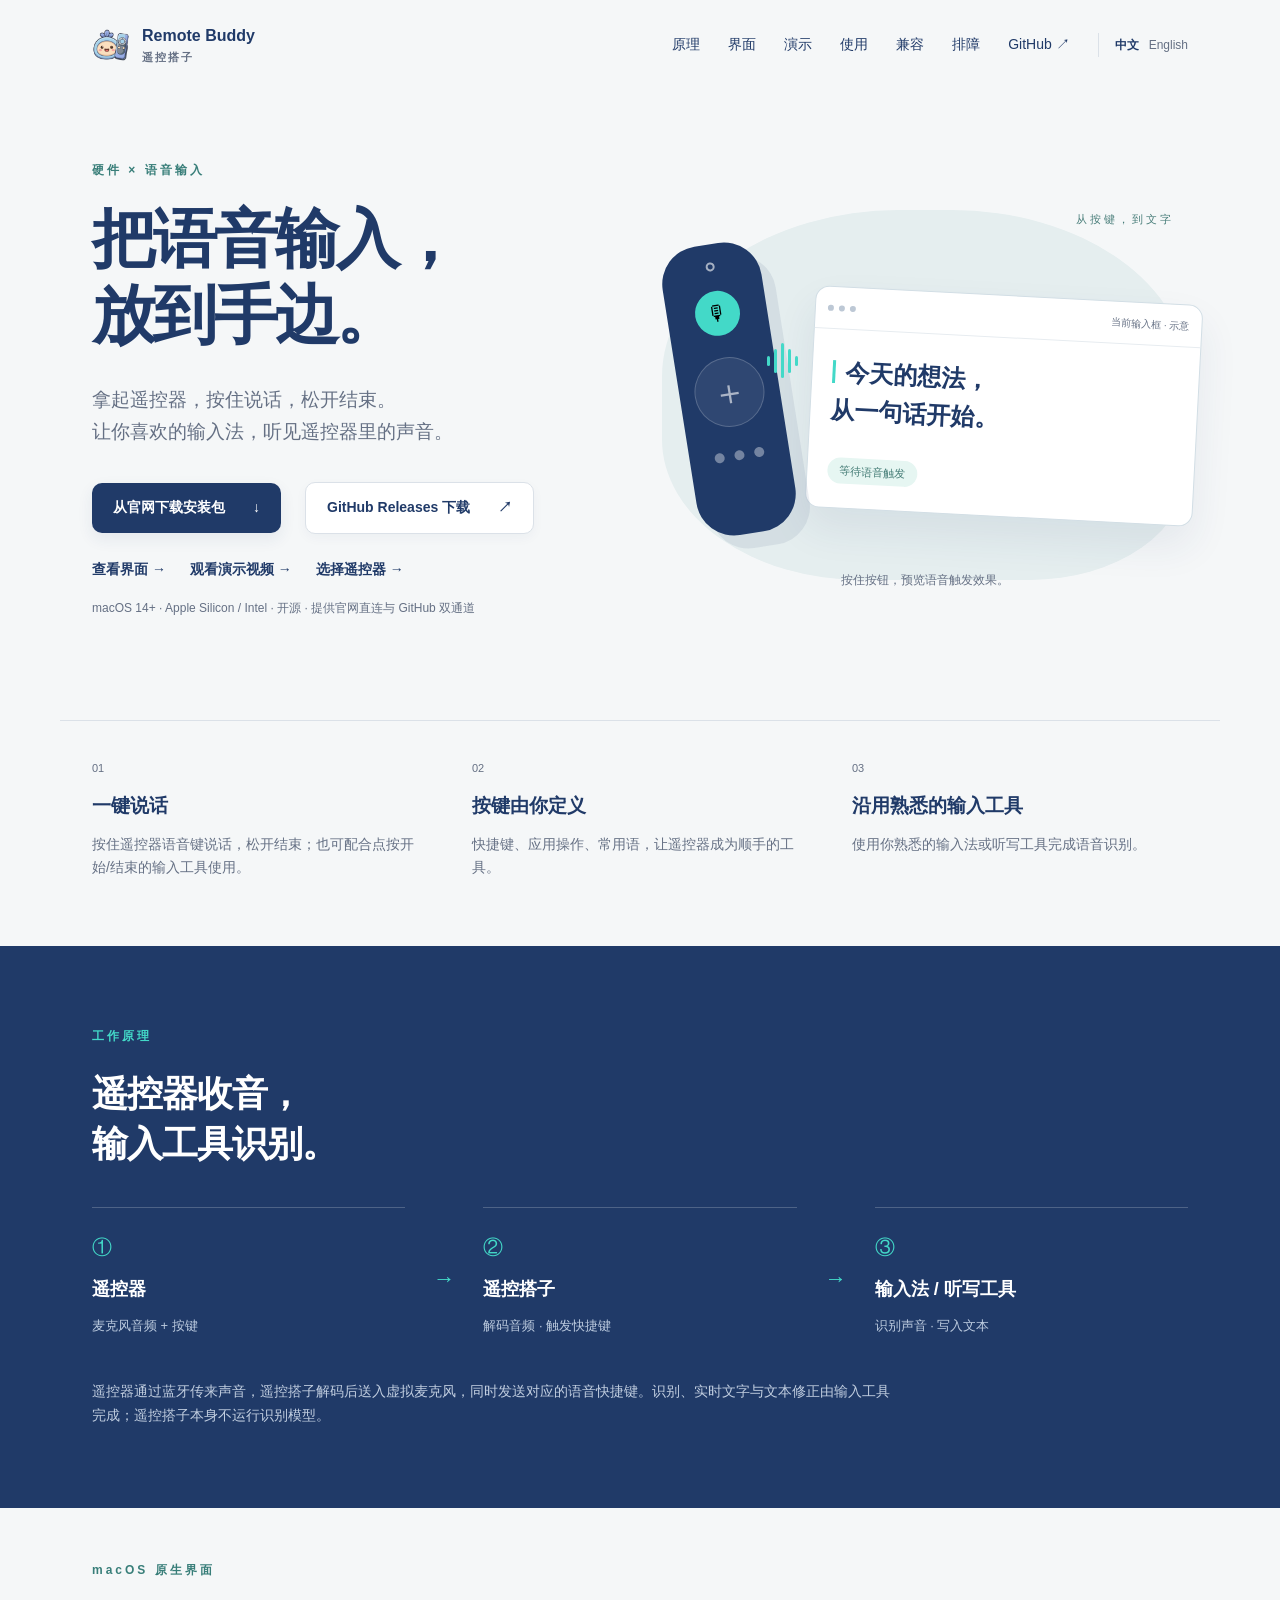
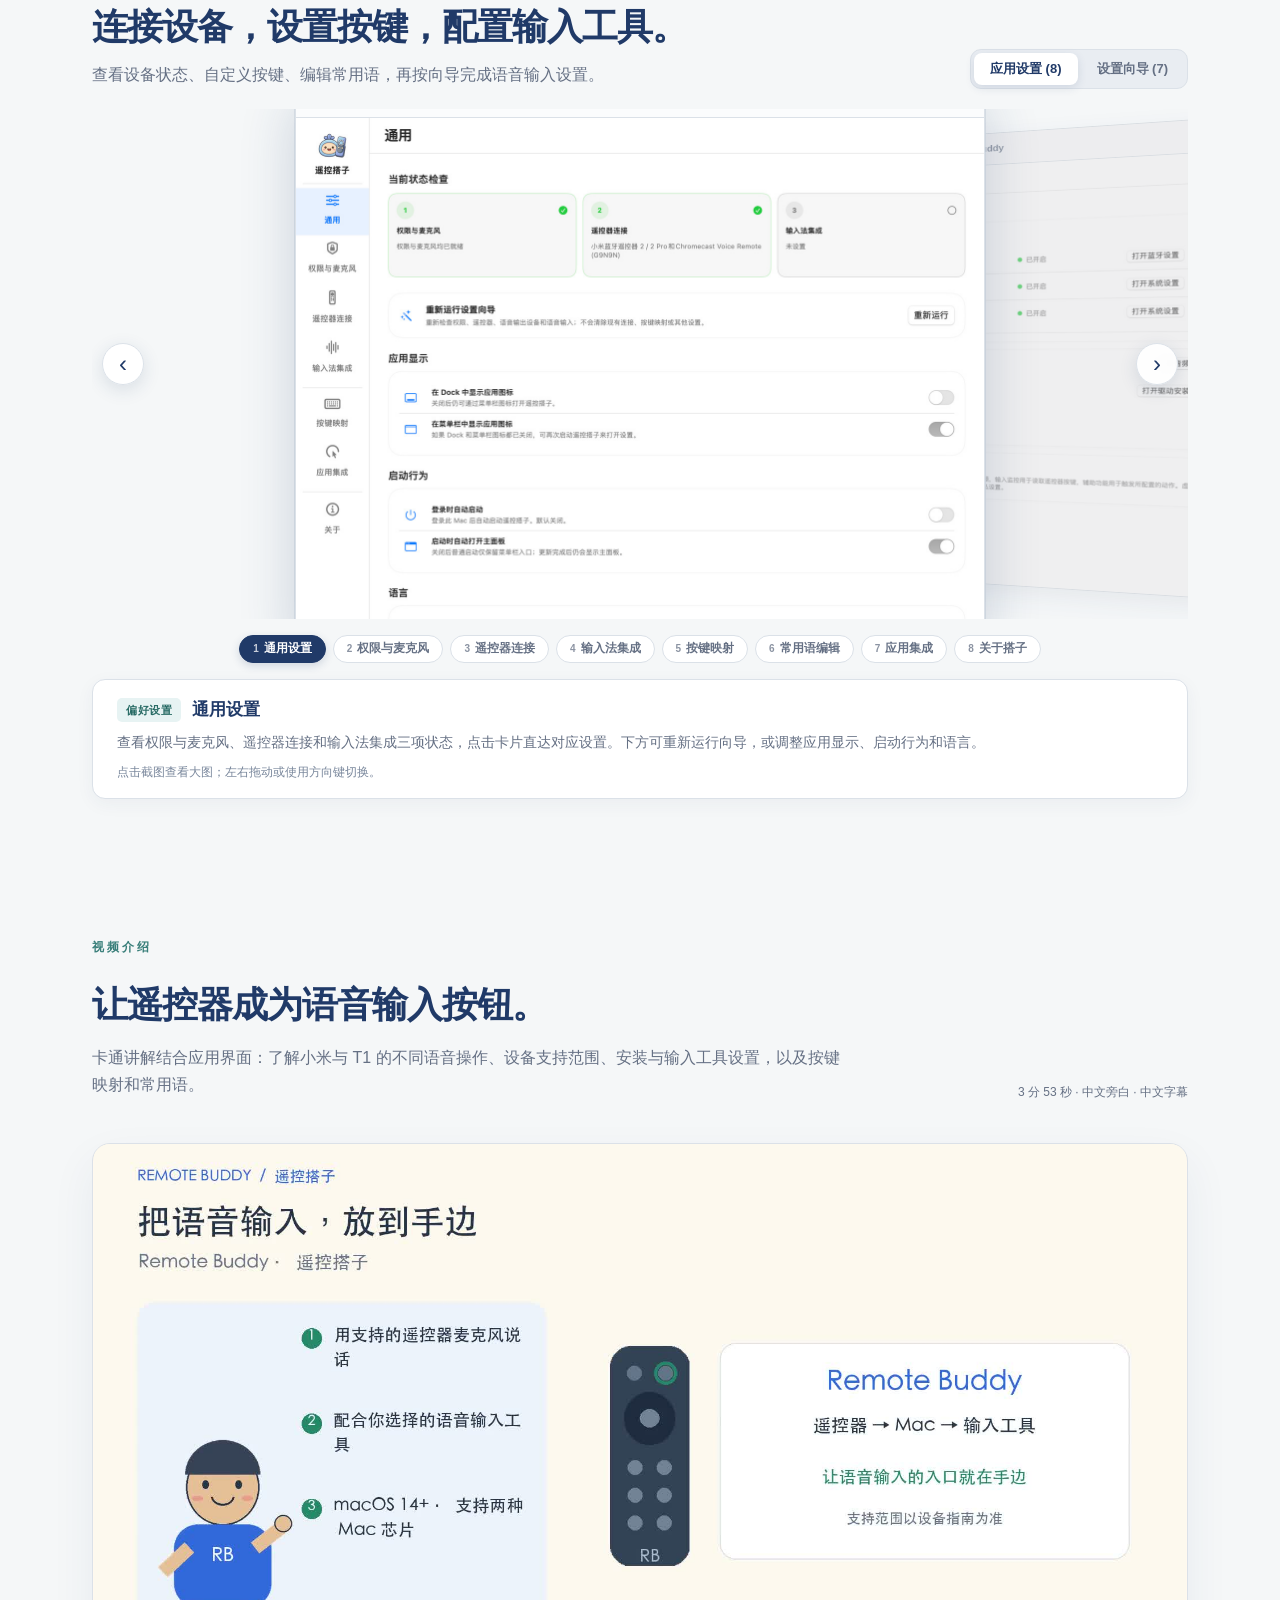
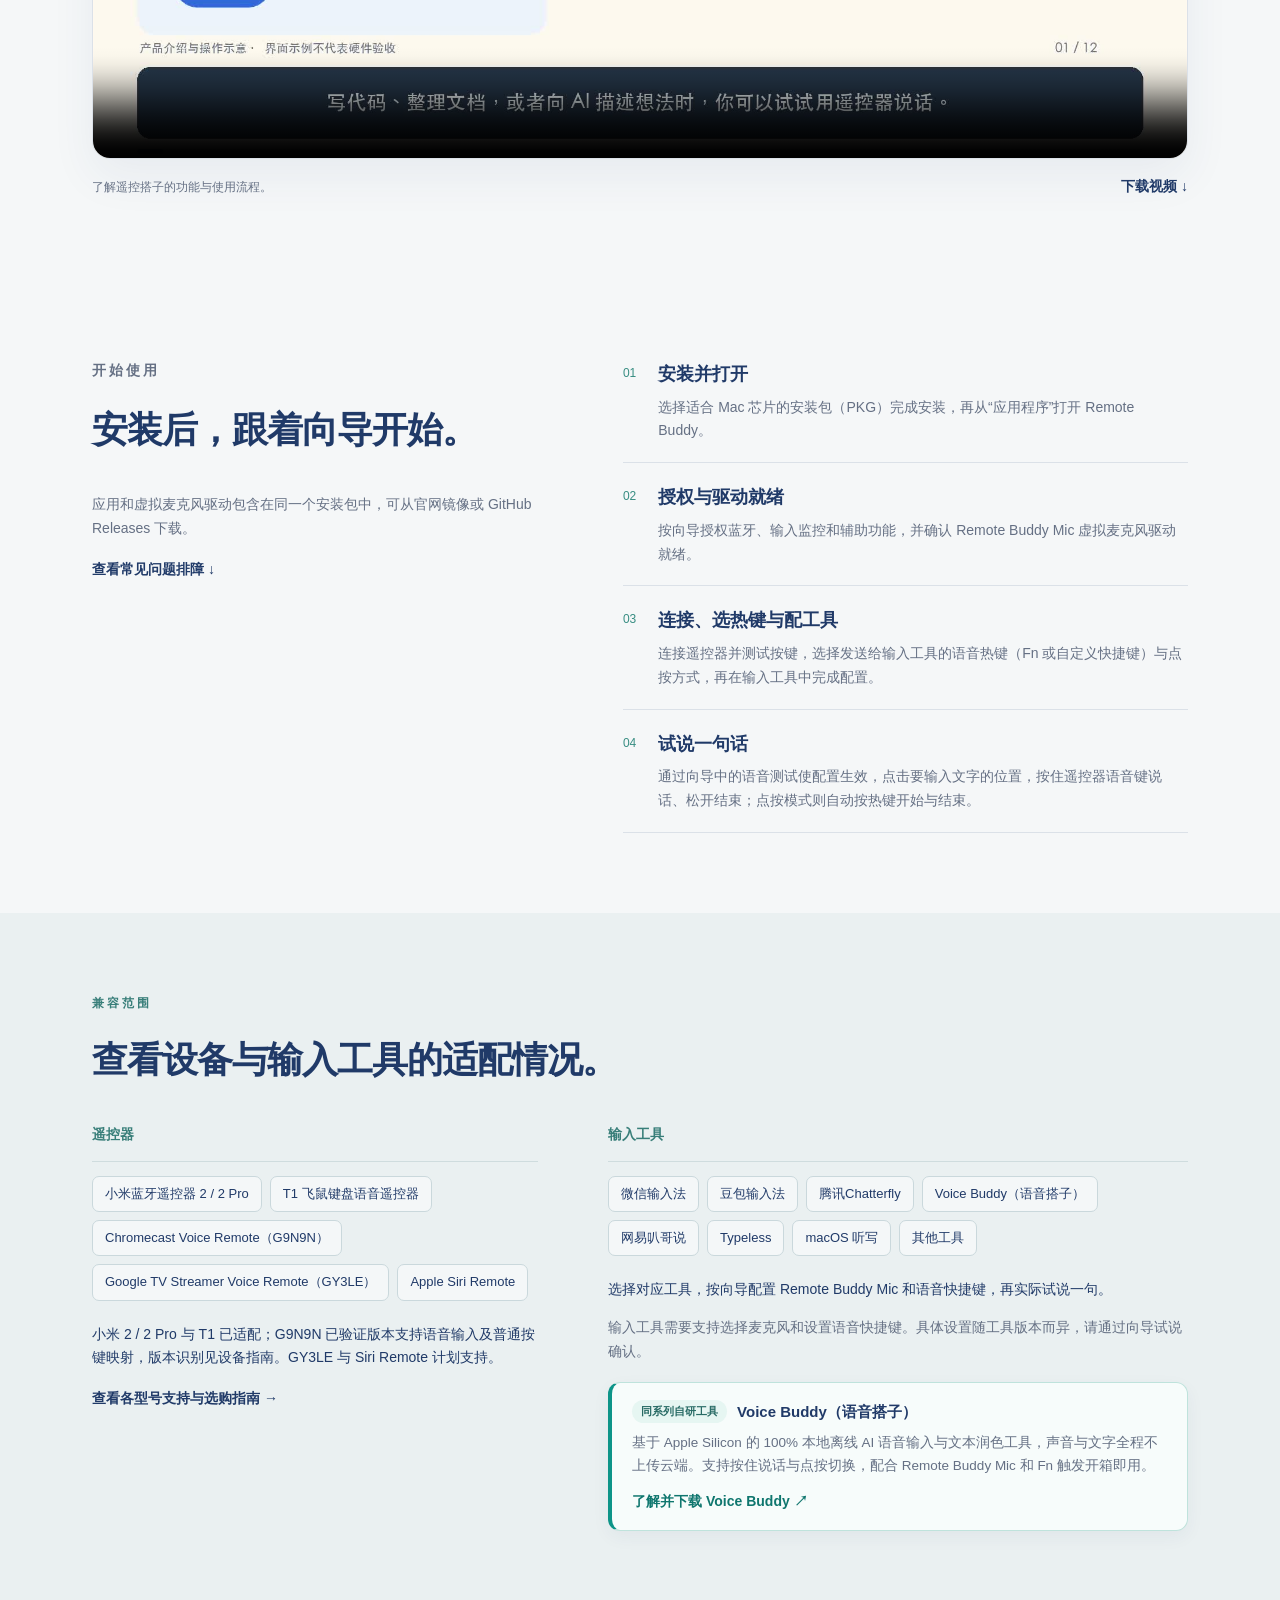
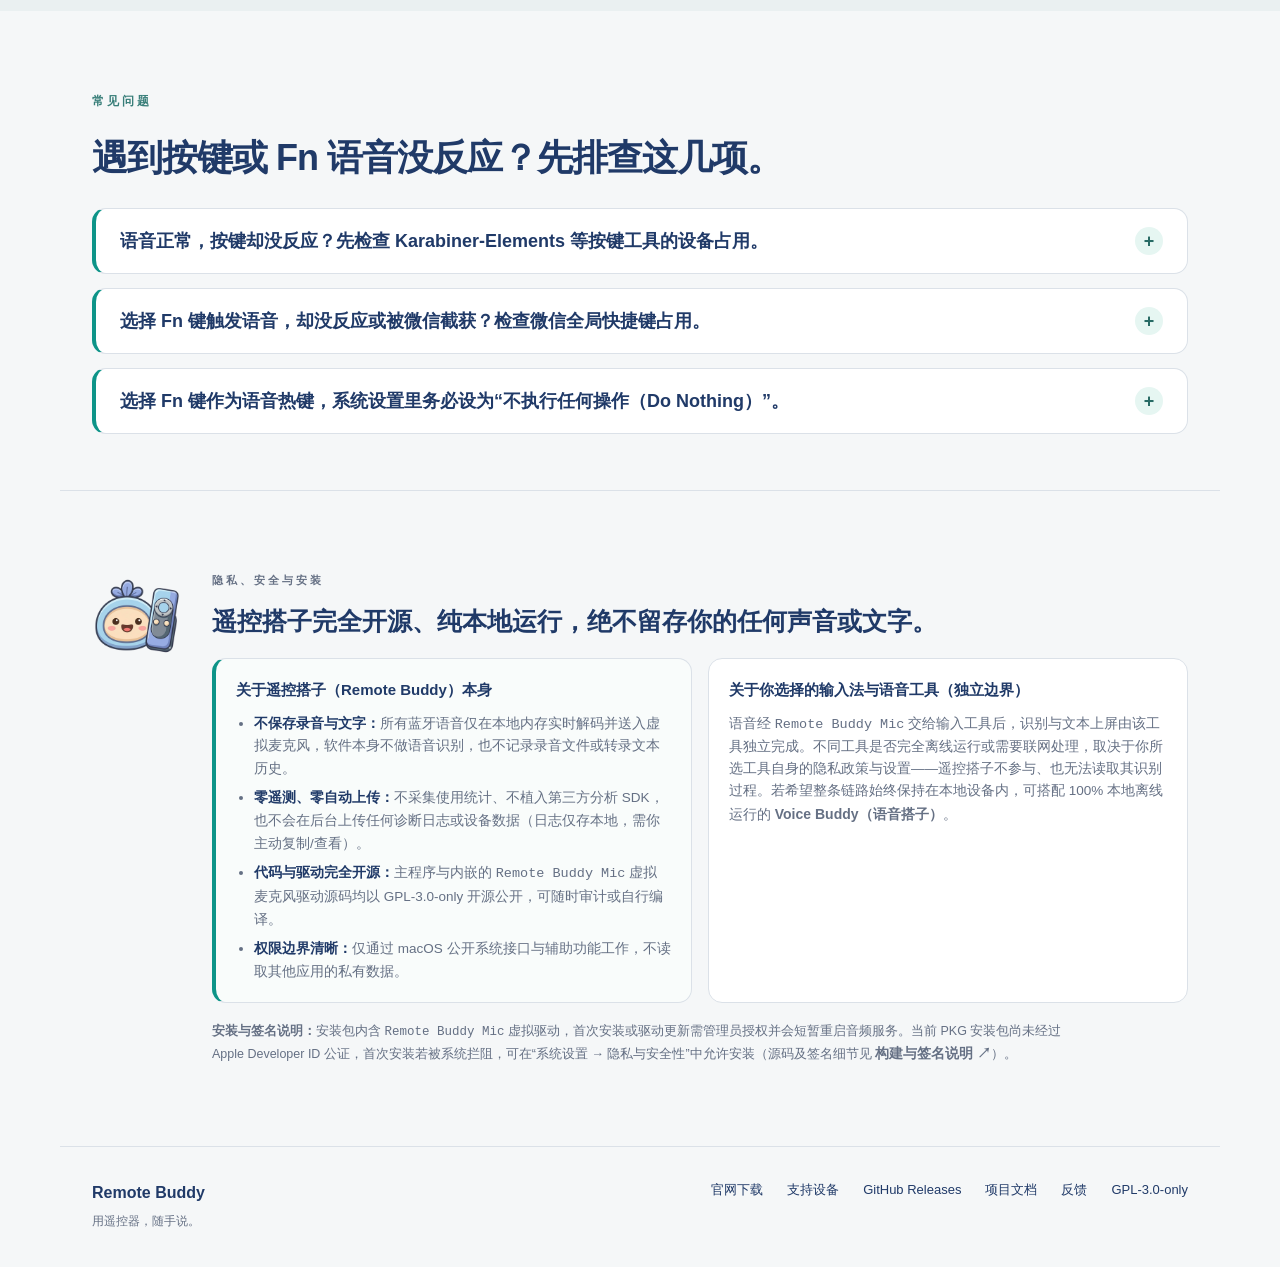
==== commit 16255c2e: "feat(integration): add Chatterfly hold-to-talk setup (#209) * feat(integration): add Chatterfly hold" ====
--- a/pages/index.html
+++ b/pages/index.html
@@ -85,7 +85,7 @@
   <div class="demo-links"><span>了解遥控搭子的功能与使用流程。</span><a class="text-link" href="assets/video/Remote_Buddy_Demo_Natural_zh-CN.mp4?v=261116screens" download>下载视频 ↓</a></div>
 </section>
 <section class="section wrap start" id="start"><div><p class="eyebrow">开始使用</p><h2 class="section-title">安装后，跟着向导开始。</h2><p>应用和虚拟麦克风驱动包含在同一个安装包中，可从<a href="downloads/index.html">官网镜像</a>或 <a href="https://github.com/zfdang/remote-buddy/releases/latest">GitHub Releases</a> 下载。</p><a class="text-link" href="#troubleshooting">查看常见问题排障 ↓</a></div><ol class="steps"><li><span>01</span><div><h3>安装并打开</h3><p>选择适合 Mac 芯片的安装包（PKG）完成安装，再从“应用程序”打开 Remote Buddy。</p></div></li><li><span>02</span><div><h3>授权与驱动就绪</h3><p>按向导授权蓝牙、输入监控和辅助功能，并确认 Remote Buddy Mic 虚拟麦克风驱动就绪。</p></div></li><li><span>03</span><div><h3>连接、选热键与配工具</h3><p>连接遥控器并测试按键，选择发送给输入工具的语音热键（Fn 或自定义快捷键）与点按方式，再在输入工具中完成配置。</p></div></li><li><span>04</span><div><h3>试说一句话</h3><p>通过向导中的语音测试使配置生效，点击要输入文字的位置，按住遥控器语音键说话、松开结束；点按模式则自动按热键开始与结束。</p></div></li></ol></section>
-<section class="section compatibility" id="compatibility"><div class="wrap"><p class="eyebrow">兼容范围</p><h2 class="section-title">查看设备与输入工具的适配情况。</h2><div class="compat-grid"><article><h3>遥控器</h3><div class="tools hardware"><span>小米蓝牙遥控器 2 / 2 Pro</span><span>T1 飞鼠键盘语音遥控器</span><span>Chromecast Voice Remote（G9N9N）</span><span>Google TV Streamer Voice Remote（GY3LE）</span><span>Apple Siri Remote</span></div><p>小米 2 / 2 Pro 与 T1 已适配；G9N9N 已验证版本支持语音输入及普通按键映射，版本识别见设备指南。GY3LE 与 Siri Remote 计划支持。</p><a class="text-link" href="device.html">查看各型号支持与选购指南 →</a></article><article><h3>输入工具</h3><div class="tools"><span>微信输入法</span><span>豆包输入法</span><span><a href="https://myvoicebuddy.com/">Voice Buddy（语音搭子）</a></span><span>网易叭哥说</span><span>Typeless</span><span>macOS 听写</span><span>其他工具</span></div><p>选择对应工具，按向导配置 Remote Buddy Mic 和语音快捷键，再实际试说一句。</p><p class="muted">输入工具需要支持选择麦克风和设置语音快捷键。具体设置随工具版本而异，请通过向导试说确认。</p><div class="companion-box"><div class="companion-head"><span class="companion-badge">同系列自研工具</span><strong class="companion-name">Voice Buddy（语音搭子）</strong></div><p>基于 Apple Silicon 的 100% 本地离线 AI 语音输入与文本润色工具，声音与文字全程不上传云端。支持按住说话与点按切换，配合 Remote Buddy Mic 和 Fn 触发开箱即用。</p><a class="text-link" href="https://myvoicebuddy.com/">了解并下载 Voice Buddy ↗</a></div></article></div></div></section>
+<section class="section compatibility" id="compatibility"><div class="wrap"><p class="eyebrow">兼容范围</p><h2 class="section-title">查看设备与输入工具的适配情况。</h2><div class="compat-grid"><article><h3>遥控器</h3><div class="tools hardware"><span>小米蓝牙遥控器 2 / 2 Pro</span><span>T1 飞鼠键盘语音遥控器</span><span>Chromecast Voice Remote（G9N9N）</span><span>Google TV Streamer Voice Remote（GY3LE）</span><span>Apple Siri Remote</span></div><p>小米 2 / 2 Pro 与 T1 已适配；G9N9N 已验证版本支持语音输入及普通按键映射，版本识别见设备指南。GY3LE 与 Siri Remote 计划支持。</p><a class="text-link" href="device.html">查看各型号支持与选购指南 →</a></article><article><h3>输入工具</h3><div class="tools"><span>微信输入法</span><span>豆包输入法</span><span><a href="https://chatterfly.tencent.com/">腾讯Chatterfly</a></span><span><a href="https://myvoicebuddy.com/">Voice Buddy（语音搭子）</a></span><span>网易叭哥说</span><span>Typeless</span><span>macOS 听写</span><span>其他工具</span></div><p>选择对应工具，按向导配置 Remote Buddy Mic 和语音快捷键，再实际试说一句。</p><p class="muted">输入工具需要支持选择麦克风和设置语音快捷键。具体设置随工具版本而异，请通过向导试说确认。</p><div class="companion-box"><div class="companion-head"><span class="companion-badge">同系列自研工具</span><strong class="companion-name">Voice Buddy（语音搭子）</strong></div><p>基于 Apple Silicon 的 100% 本地离线 AI 语音输入与文本润色工具，声音与文字全程不上传云端。支持按住说话与点按切换，配合 Remote Buddy Mic 和 Fn 触发开箱即用。</p><a class="text-link" href="https://myvoicebuddy.com/">了解并下载 Voice Buddy ↗</a></div></article></div></div></section>
 <section class="section wrap troubleshooting" id="troubleshooting" aria-labelledby="troubleshooting-title">
   <p class="eyebrow">常见问题</p>
   <h2 class="section-title" id="troubleshooting-title">遇到按键或 Fn 语音没反应？先排查这几项。</h2>
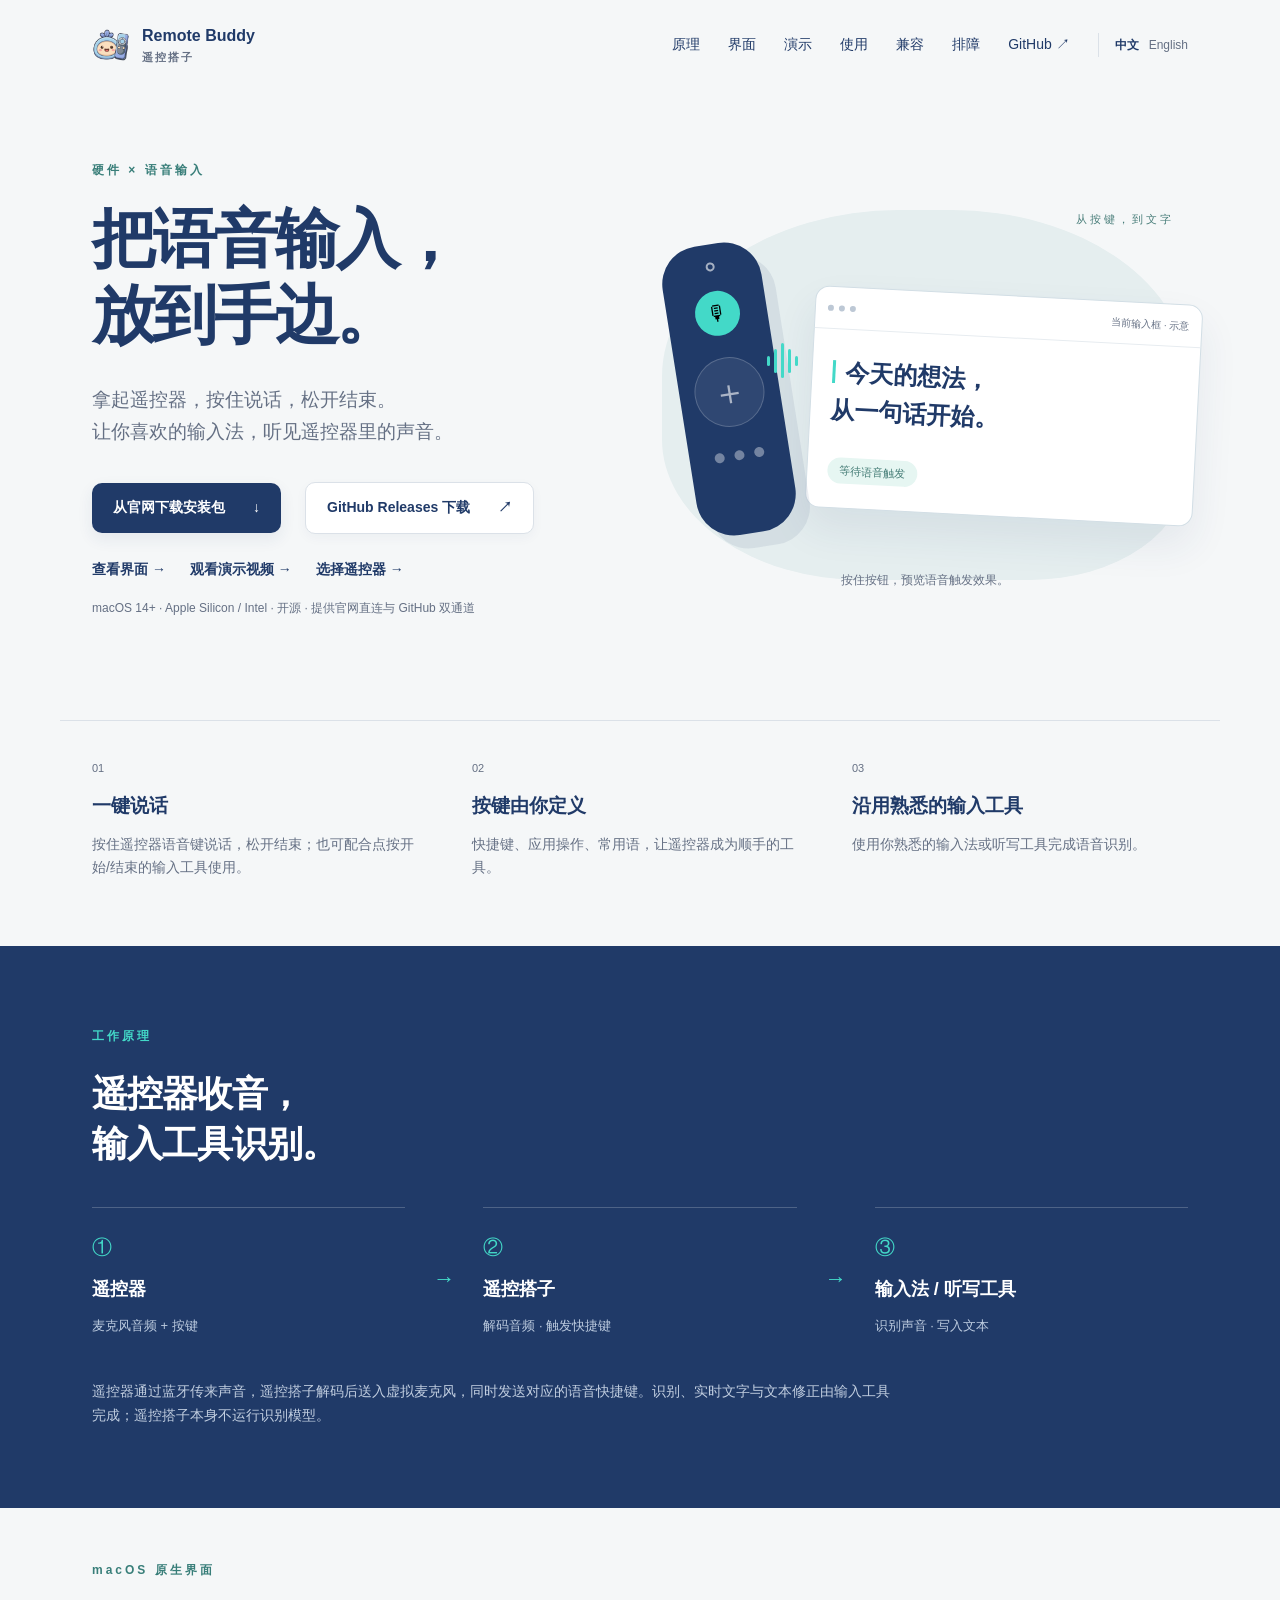
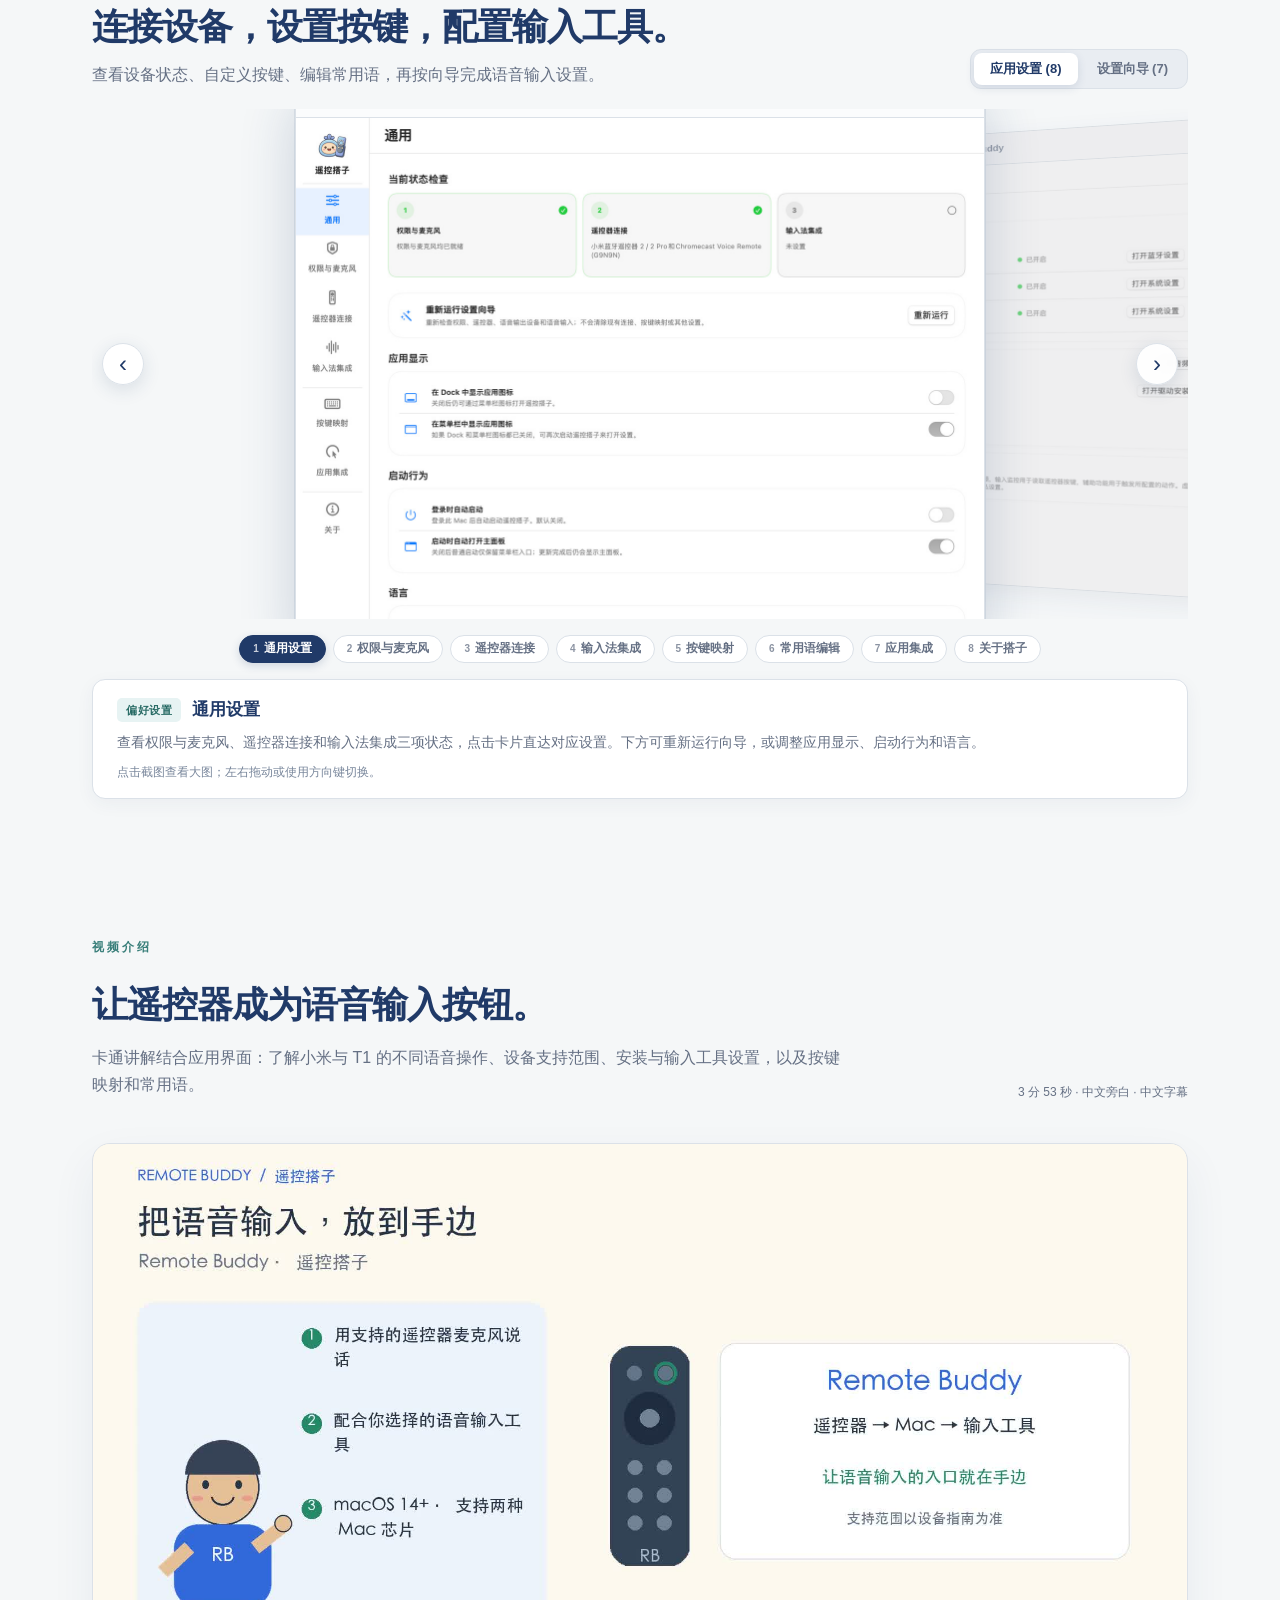
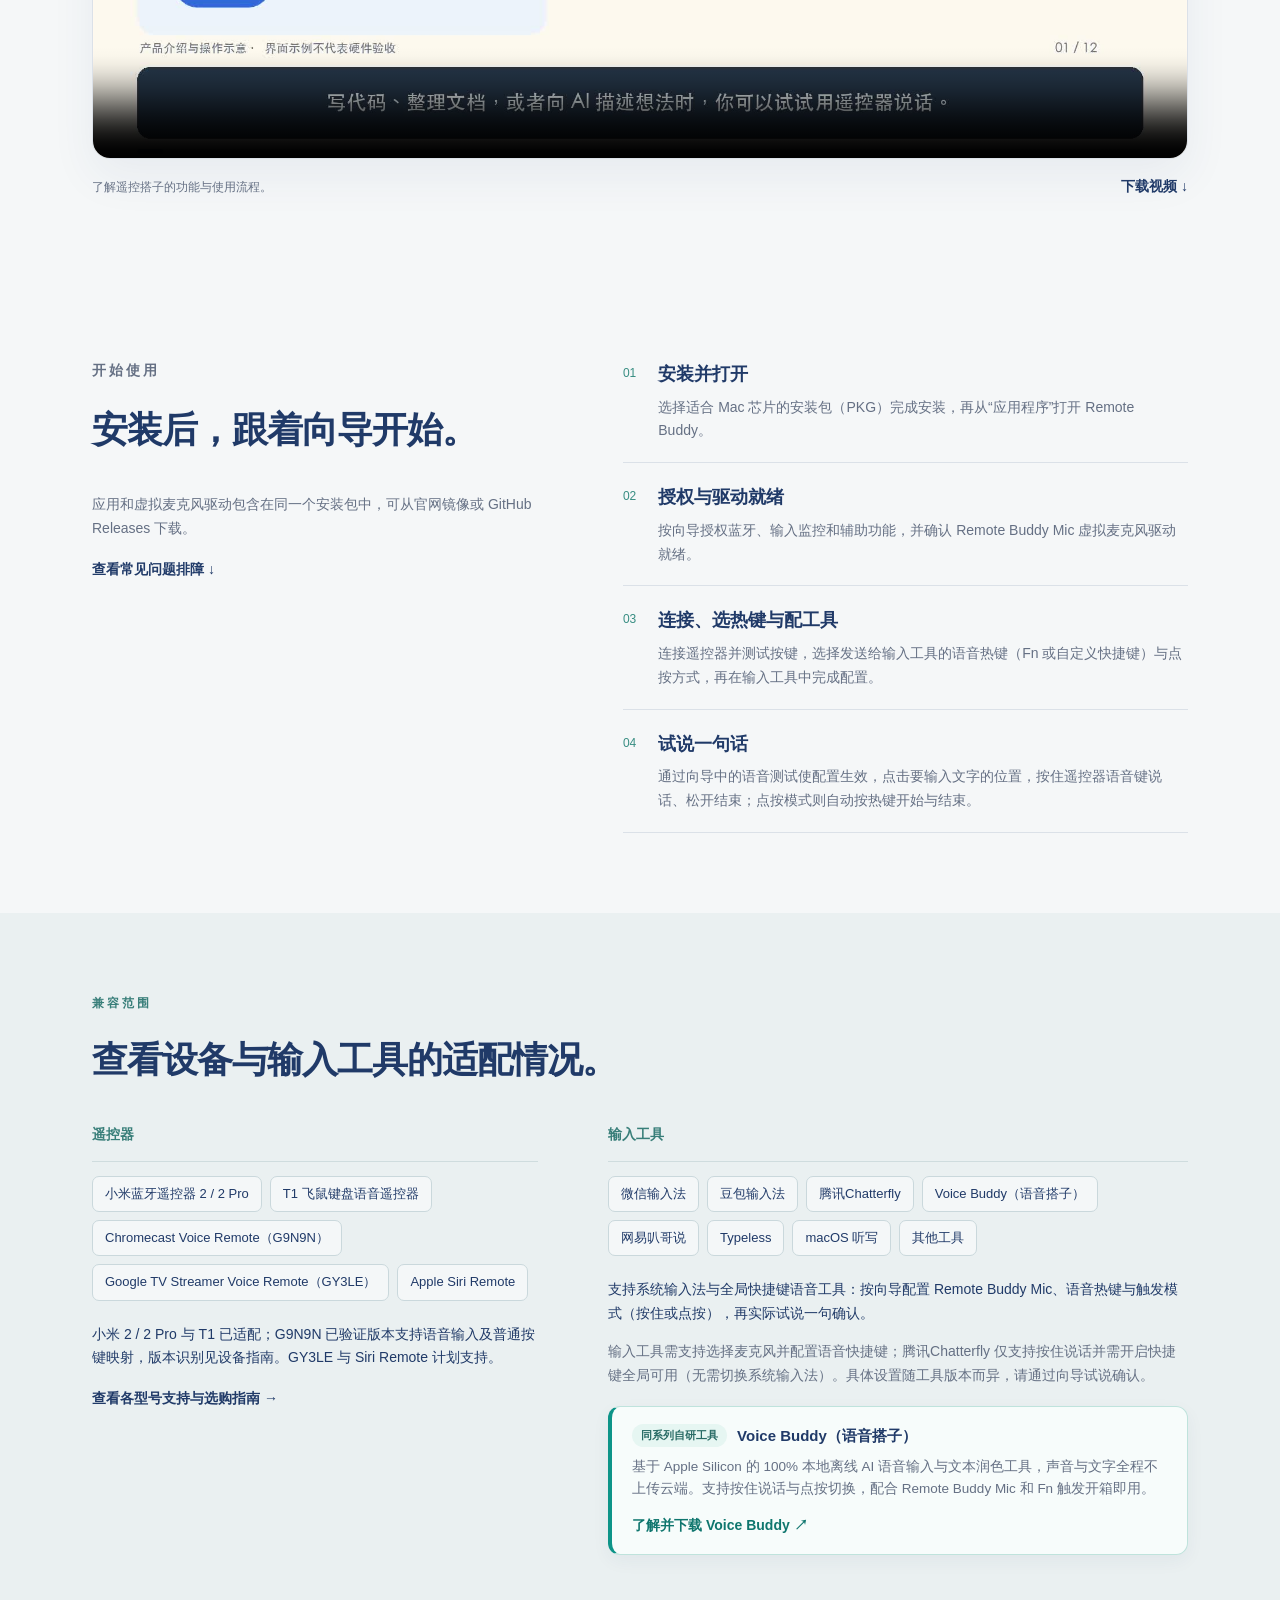
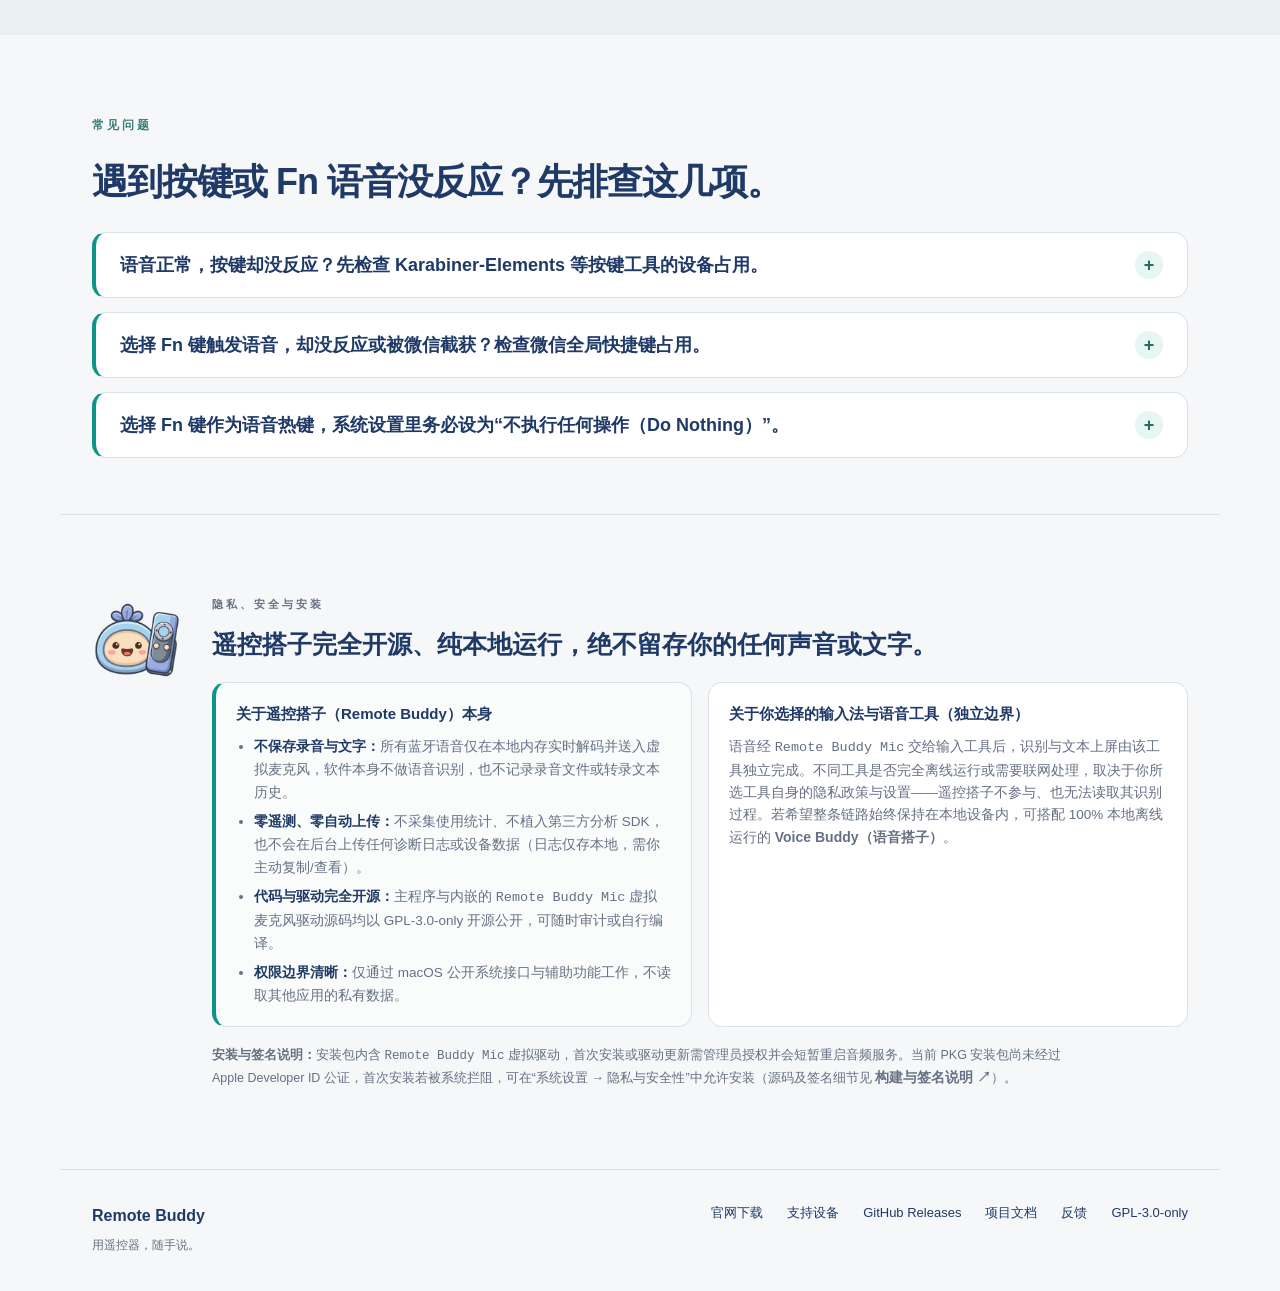
==== commit b10141d0: "fix(integration): alert missing voice apps, add Voice Buddy link, and refresh screenshots (#210) * f" ====
--- a/pages/index.html
+++ b/pages/index.html
@@ -85,7 +85,7 @@
   <div class="demo-links"><span>了解遥控搭子的功能与使用流程。</span><a class="text-link" href="assets/video/Remote_Buddy_Demo_Natural_zh-CN.mp4?v=261116screens" download>下载视频 ↓</a></div>
 </section>
 <section class="section wrap start" id="start"><div><p class="eyebrow">开始使用</p><h2 class="section-title">安装后，跟着向导开始。</h2><p>应用和虚拟麦克风驱动包含在同一个安装包中，可从<a href="downloads/index.html">官网镜像</a>或 <a href="https://github.com/zfdang/remote-buddy/releases/latest">GitHub Releases</a> 下载。</p><a class="text-link" href="#troubleshooting">查看常见问题排障 ↓</a></div><ol class="steps"><li><span>01</span><div><h3>安装并打开</h3><p>选择适合 Mac 芯片的安装包（PKG）完成安装，再从“应用程序”打开 Remote Buddy。</p></div></li><li><span>02</span><div><h3>授权与驱动就绪</h3><p>按向导授权蓝牙、输入监控和辅助功能，并确认 Remote Buddy Mic 虚拟麦克风驱动就绪。</p></div></li><li><span>03</span><div><h3>连接、选热键与配工具</h3><p>连接遥控器并测试按键，选择发送给输入工具的语音热键（Fn 或自定义快捷键）与点按方式，再在输入工具中完成配置。</p></div></li><li><span>04</span><div><h3>试说一句话</h3><p>通过向导中的语音测试使配置生效，点击要输入文字的位置，按住遥控器语音键说话、松开结束；点按模式则自动按热键开始与结束。</p></div></li></ol></section>
-<section class="section compatibility" id="compatibility"><div class="wrap"><p class="eyebrow">兼容范围</p><h2 class="section-title">查看设备与输入工具的适配情况。</h2><div class="compat-grid"><article><h3>遥控器</h3><div class="tools hardware"><span>小米蓝牙遥控器 2 / 2 Pro</span><span>T1 飞鼠键盘语音遥控器</span><span>Chromecast Voice Remote（G9N9N）</span><span>Google TV Streamer Voice Remote（GY3LE）</span><span>Apple Siri Remote</span></div><p>小米 2 / 2 Pro 与 T1 已适配；G9N9N 已验证版本支持语音输入及普通按键映射，版本识别见设备指南。GY3LE 与 Siri Remote 计划支持。</p><a class="text-link" href="device.html">查看各型号支持与选购指南 →</a></article><article><h3>输入工具</h3><div class="tools"><span>微信输入法</span><span>豆包输入法</span><span><a href="https://chatterfly.tencent.com/">腾讯Chatterfly</a></span><span><a href="https://myvoicebuddy.com/">Voice Buddy（语音搭子）</a></span><span>网易叭哥说</span><span>Typeless</span><span>macOS 听写</span><span>其他工具</span></div><p>选择对应工具，按向导配置 Remote Buddy Mic 和语音快捷键，再实际试说一句。</p><p class="muted">输入工具需要支持选择麦克风和设置语音快捷键。具体设置随工具版本而异，请通过向导试说确认。</p><div class="companion-box"><div class="companion-head"><span class="companion-badge">同系列自研工具</span><strong class="companion-name">Voice Buddy（语音搭子）</strong></div><p>基于 Apple Silicon 的 100% 本地离线 AI 语音输入与文本润色工具，声音与文字全程不上传云端。支持按住说话与点按切换，配合 Remote Buddy Mic 和 Fn 触发开箱即用。</p><a class="text-link" href="https://myvoicebuddy.com/">了解并下载 Voice Buddy ↗</a></div></article></div></div></section>
+<section class="section compatibility" id="compatibility"><div class="wrap"><p class="eyebrow">兼容范围</p><h2 class="section-title">查看设备与输入工具的适配情况。</h2><div class="compat-grid"><article><h3>遥控器</h3><div class="tools hardware"><span>小米蓝牙遥控器 2 / 2 Pro</span><span>T1 飞鼠键盘语音遥控器</span><span>Chromecast Voice Remote（G9N9N）</span><span>Google TV Streamer Voice Remote（GY3LE）</span><span>Apple Siri Remote</span></div><p>小米 2 / 2 Pro 与 T1 已适配；G9N9N 已验证版本支持语音输入及普通按键映射，版本识别见设备指南。GY3LE 与 Siri Remote 计划支持。</p><a class="text-link" href="device.html">查看各型号支持与选购指南 →</a></article><article><h3>输入工具</h3><div class="tools"><span>微信输入法</span><span>豆包输入法</span><span><a href="https://chatterfly.tencent.com/">腾讯Chatterfly</a></span><span><a href="https://myvoicebuddy.com/">Voice Buddy（语音搭子）</a></span><span>网易叭哥说</span><span>Typeless</span><span>macOS 听写</span><span>其他工具</span></div><p>支持系统输入法与全局快捷键语音工具：按向导配置 Remote Buddy Mic、语音热键与触发模式（按住或点按），再实际试说一句确认。</p><p class="muted">输入工具需支持选择麦克风并配置语音快捷键；腾讯Chatterfly 仅支持按住说话并需开启快捷键全局可用（无需切换系统输入法）。具体设置随工具版本而异，请通过向导试说确认。</p><div class="companion-box"><div class="companion-head"><span class="companion-badge">同系列自研工具</span><strong class="companion-name">Voice Buddy（语音搭子）</strong></div><p>基于 Apple Silicon 的 100% 本地离线 AI 语音输入与文本润色工具，声音与文字全程不上传云端。支持按住说话与点按切换，配合 Remote Buddy Mic 和 Fn 触发开箱即用。</p><a class="text-link" href="https://myvoicebuddy.com/">了解并下载 Voice Buddy ↗</a></div></article></div></div></section>
 <section class="section wrap troubleshooting" id="troubleshooting" aria-labelledby="troubleshooting-title">
   <p class="eyebrow">常见问题</p>
   <h2 class="section-title" id="troubleshooting-title">遇到按键或 Fn 语音没反应？先排查这几项。</h2>
@@ -101,7 +101,7 @@
   <details class="troubleshooting-card">
     <summary><span class="troubleshooting-question">选择 Fn 键触发语音，却没反应或被微信截获？检查微信全局快捷键占用。</span></summary>
     <div class="troubleshooting-body">
-      <p>macOS 版微信（WeChat App）可能在后台注册了全局 <strong>Fn</strong> 快捷键（例如全局语音输入或其他功能热键）。一旦被微信占用，按下遥控器发送的 <strong>Fn</strong> 会先被微信拦截，导致你选择的第三方语音输入工具（如豆包、微信输入法、Typeless 等）无法收到触发信号。</p>
+      <p>macOS 版微信（WeChat App）可能在后台注册了全局 <strong>Fn</strong> 快捷键（例如全局语音输入或其他功能热键）。一旦被微信占用，按下遥控器发送的 <strong>Fn</strong> 会先被微信拦截，导致你选择的第三方语音输入工具（如豆包、微信输入法、腾讯Chatterfly、Typeless 等）无法收到触发信号。</p>
       <ol><li>打开桌面端<strong>微信 → 设置 → 快捷键</strong>（部分版本在聊天/通用设置内）。</li><li>检查是否存在占用 <strong>Fn</strong>（或 <strong>🌐 地球键</strong>）的全局快捷键，尤其是语音输入相关热键。</li><li>如有冲突，请更换或<strong>仅清除冲突的 Fn 快捷键</strong>（无需修改微信其他快捷键）。</li><li>返回目标输入工具或遥控搭子的向导测试页，重新按下遥控器语音键试说一句。</li></ol>
       <p>如果无法取消微信对 Fn 的占用，也可以在“输入法集成 → 语音热键”中改用 <strong>Ctrl (⌃) + Option (⌥) + V</strong> 等其他组合快捷键。</p>
     </div>
@@ -140,6 +140,6 @@
 </section>
 </main>
 <footer class="wrap"><div><strong>Remote Buddy</strong><p>用遥控器，随手说。</p></div><div class="footer-links"><a href="downloads/index.html">官网下载</a><a href="device.html">支持设备</a><a href="https://github.com/zfdang/remote-buddy/releases">GitHub Releases</a><a href="https://github.com/zfdang/remote-buddy/blob/main/README.md">项目文档</a><a href="https://github.com/zfdang/remote-buddy/issues">反馈</a><a href="https://github.com/zfdang/remote-buddy/blob/main/LICENSE">GPL-3.0-only</a></div></footer>
-<script src="demo.js?v=261116screens"></script>
+<script src="demo.js?v=261118screens"></script>
 </body>
 </html>
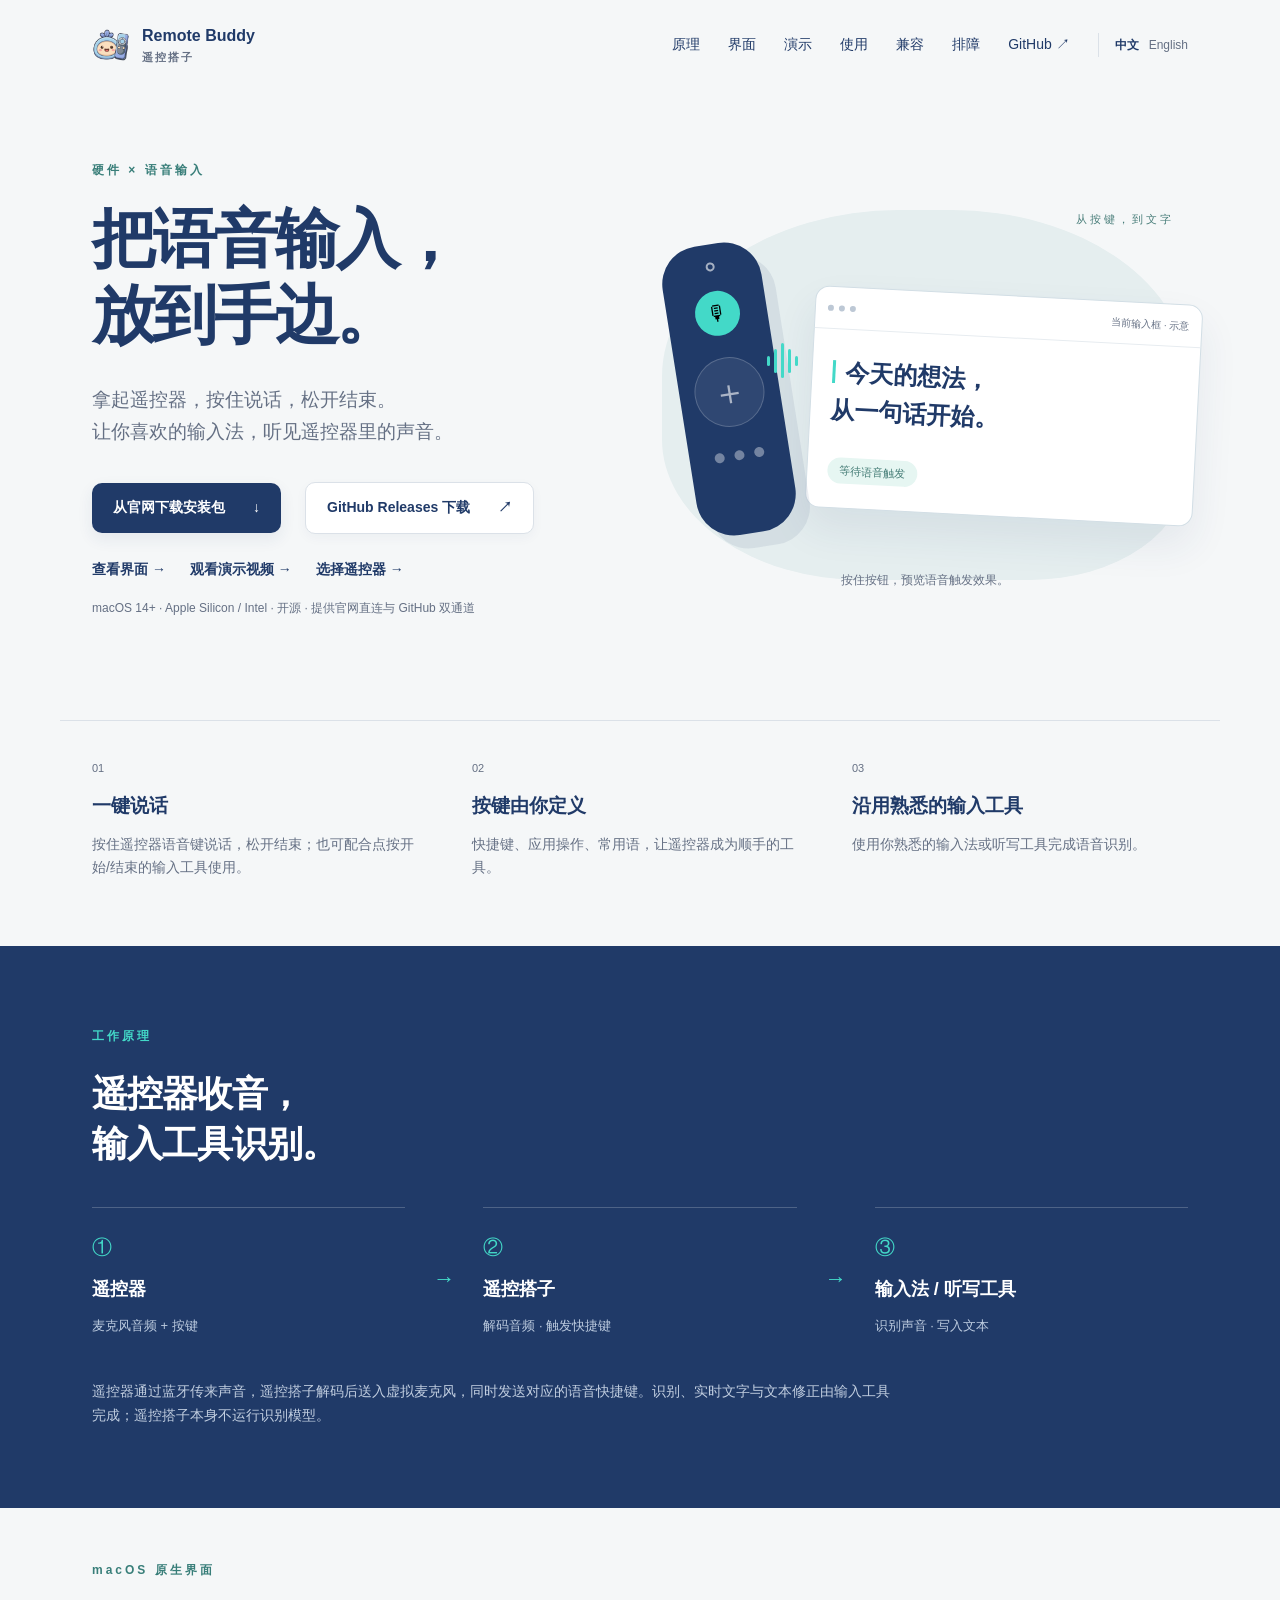
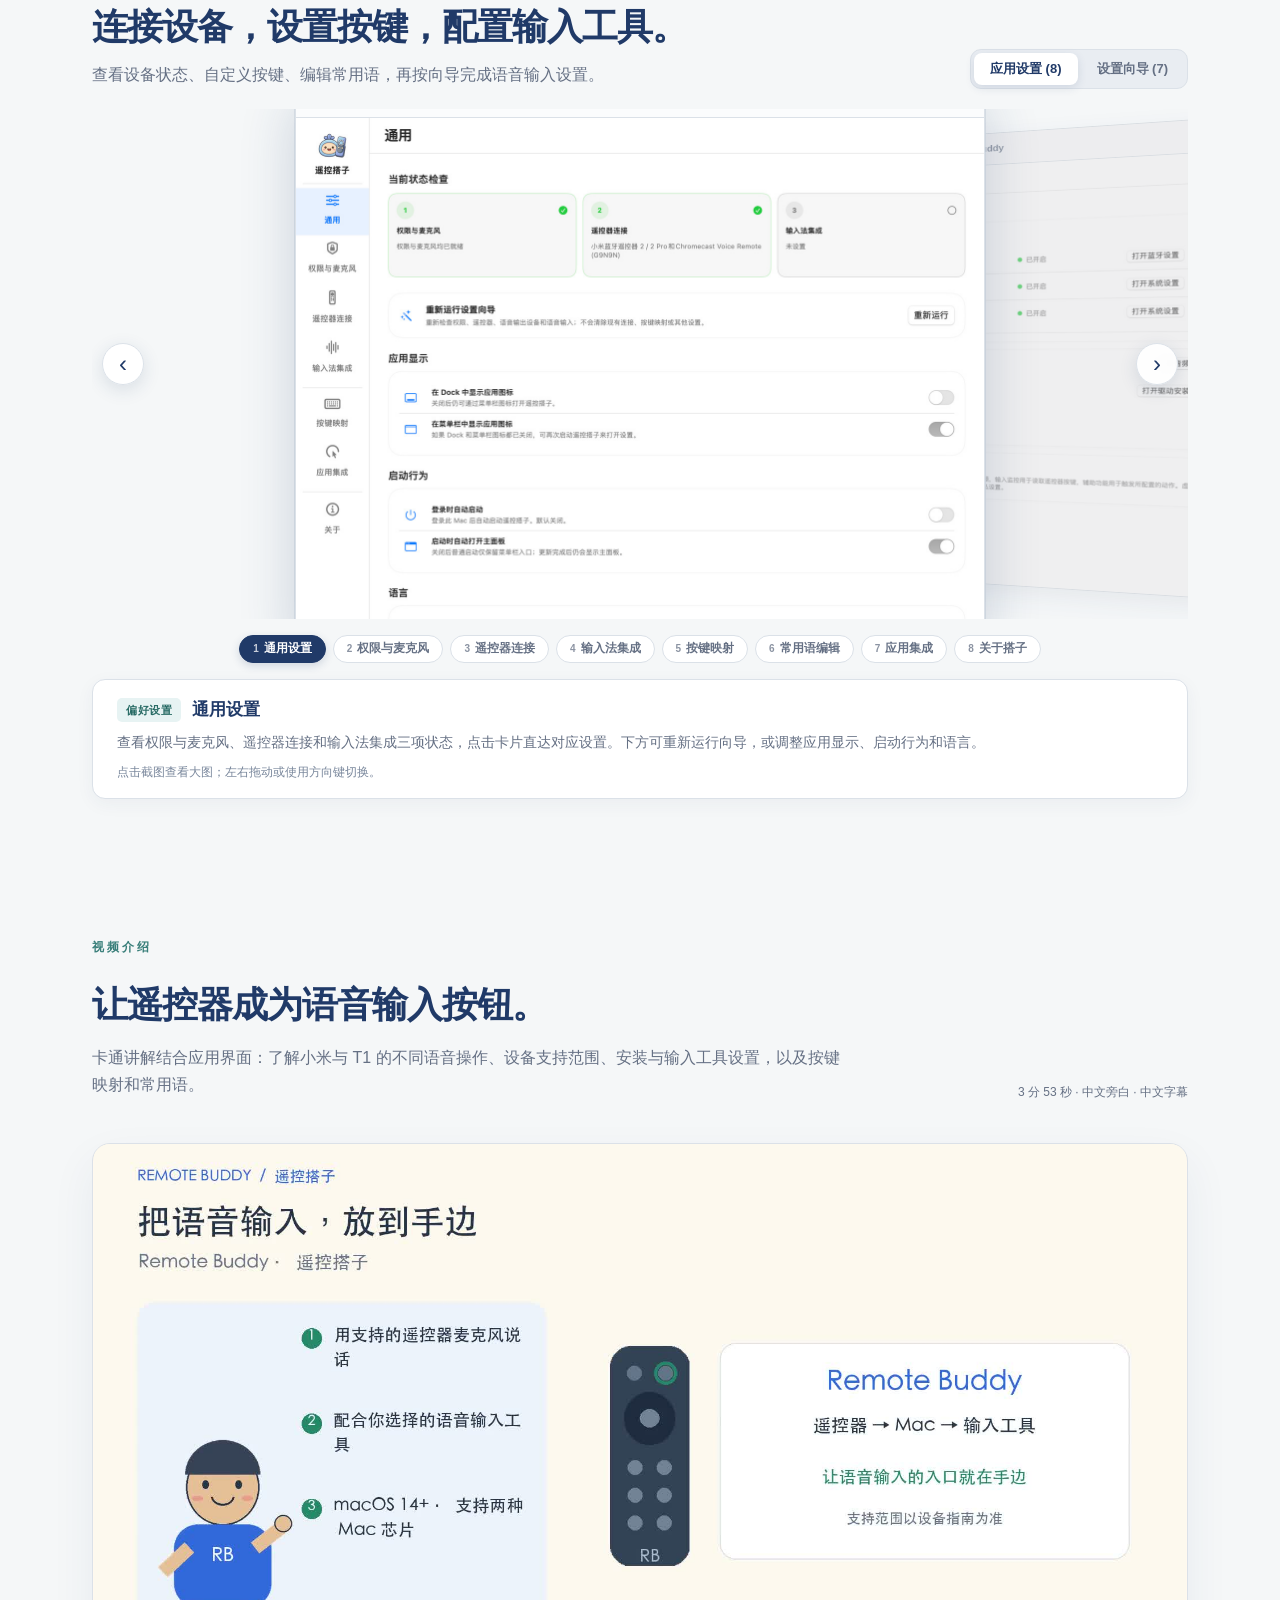
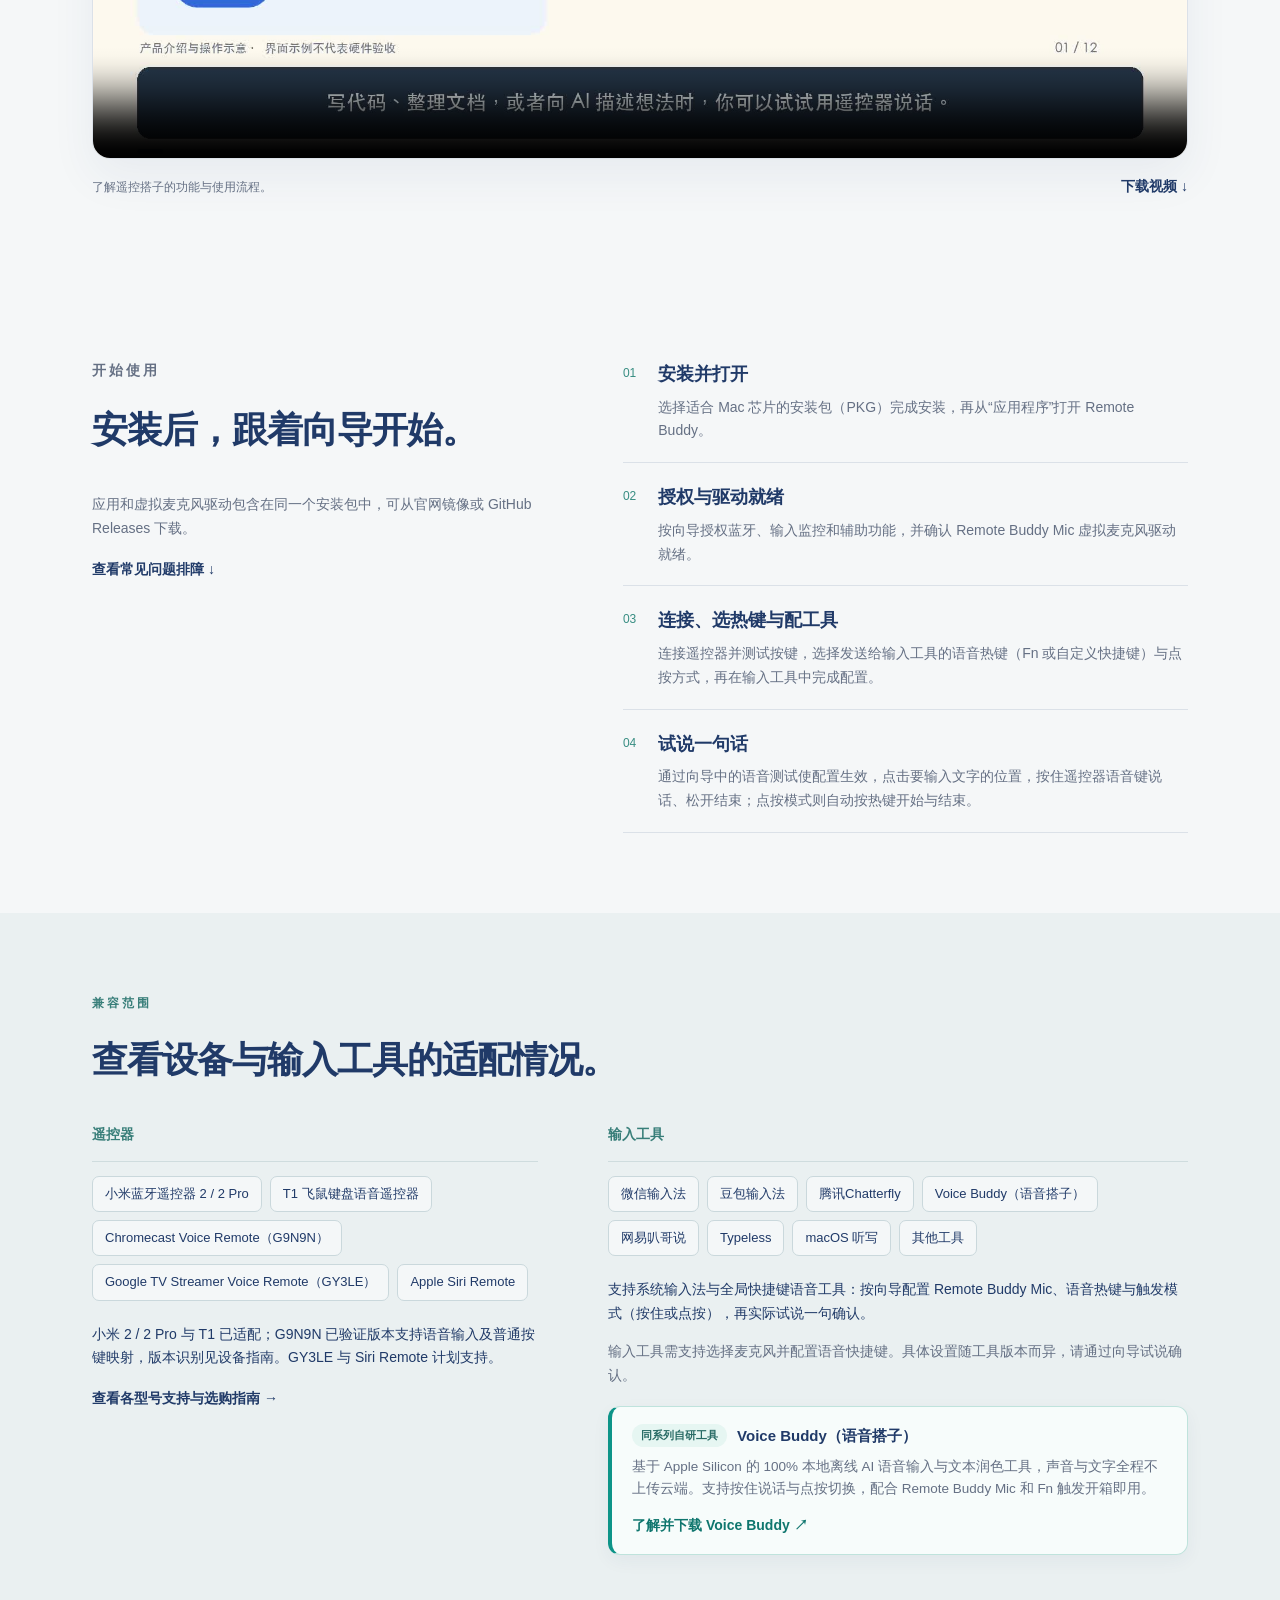
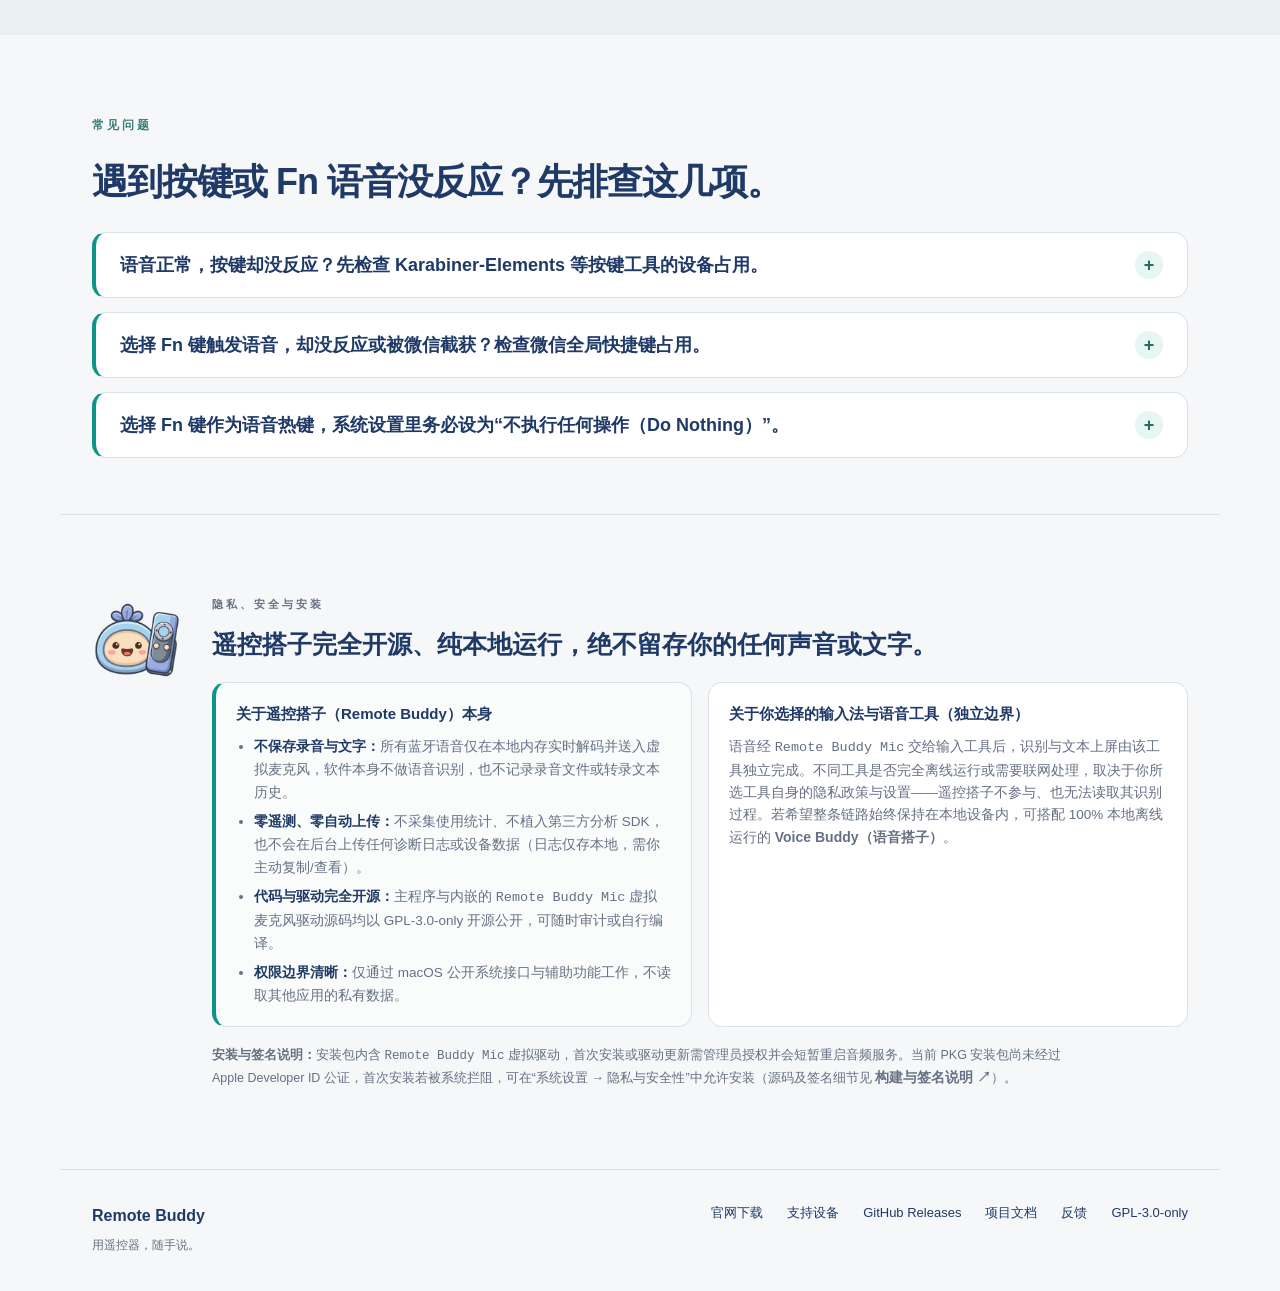
==== commit dc16a255: "docs(pages): add input tool links and simplify compatibility note (#211)" ====
--- a/pages/index.html
+++ b/pages/index.html
@@ -85,7 +85,7 @@
   <div class="demo-links"><span>了解遥控搭子的功能与使用流程。</span><a class="text-link" href="assets/video/Remote_Buddy_Demo_Natural_zh-CN.mp4?v=261116screens" download>下载视频 ↓</a></div>
 </section>
 <section class="section wrap start" id="start"><div><p class="eyebrow">开始使用</p><h2 class="section-title">安装后，跟着向导开始。</h2><p>应用和虚拟麦克风驱动包含在同一个安装包中，可从<a href="downloads/index.html">官网镜像</a>或 <a href="https://github.com/zfdang/remote-buddy/releases/latest">GitHub Releases</a> 下载。</p><a class="text-link" href="#troubleshooting">查看常见问题排障 ↓</a></div><ol class="steps"><li><span>01</span><div><h3>安装并打开</h3><p>选择适合 Mac 芯片的安装包（PKG）完成安装，再从“应用程序”打开 Remote Buddy。</p></div></li><li><span>02</span><div><h3>授权与驱动就绪</h3><p>按向导授权蓝牙、输入监控和辅助功能，并确认 Remote Buddy Mic 虚拟麦克风驱动就绪。</p></div></li><li><span>03</span><div><h3>连接、选热键与配工具</h3><p>连接遥控器并测试按键，选择发送给输入工具的语音热键（Fn 或自定义快捷键）与点按方式，再在输入工具中完成配置。</p></div></li><li><span>04</span><div><h3>试说一句话</h3><p>通过向导中的语音测试使配置生效，点击要输入文字的位置，按住遥控器语音键说话、松开结束；点按模式则自动按热键开始与结束。</p></div></li></ol></section>
-<section class="section compatibility" id="compatibility"><div class="wrap"><p class="eyebrow">兼容范围</p><h2 class="section-title">查看设备与输入工具的适配情况。</h2><div class="compat-grid"><article><h3>遥控器</h3><div class="tools hardware"><span>小米蓝牙遥控器 2 / 2 Pro</span><span>T1 飞鼠键盘语音遥控器</span><span>Chromecast Voice Remote（G9N9N）</span><span>Google TV Streamer Voice Remote（GY3LE）</span><span>Apple Siri Remote</span></div><p>小米 2 / 2 Pro 与 T1 已适配；G9N9N 已验证版本支持语音输入及普通按键映射，版本识别见设备指南。GY3LE 与 Siri Remote 计划支持。</p><a class="text-link" href="device.html">查看各型号支持与选购指南 →</a></article><article><h3>输入工具</h3><div class="tools"><span>微信输入法</span><span>豆包输入法</span><span><a href="https://chatterfly.tencent.com/">腾讯Chatterfly</a></span><span><a href="https://myvoicebuddy.com/">Voice Buddy（语音搭子）</a></span><span>网易叭哥说</span><span>Typeless</span><span>macOS 听写</span><span>其他工具</span></div><p>支持系统输入法与全局快捷键语音工具：按向导配置 Remote Buddy Mic、语音热键与触发模式（按住或点按），再实际试说一句确认。</p><p class="muted">输入工具需支持选择麦克风并配置语音快捷键；腾讯Chatterfly 仅支持按住说话并需开启快捷键全局可用（无需切换系统输入法）。具体设置随工具版本而异，请通过向导试说确认。</p><div class="companion-box"><div class="companion-head"><span class="companion-badge">同系列自研工具</span><strong class="companion-name">Voice Buddy（语音搭子）</strong></div><p>基于 Apple Silicon 的 100% 本地离线 AI 语音输入与文本润色工具，声音与文字全程不上传云端。支持按住说话与点按切换，配合 Remote Buddy Mic 和 Fn 触发开箱即用。</p><a class="text-link" href="https://myvoicebuddy.com/">了解并下载 Voice Buddy ↗</a></div></article></div></div></section>
+<section class="section compatibility" id="compatibility"><div class="wrap"><p class="eyebrow">兼容范围</p><h2 class="section-title">查看设备与输入工具的适配情况。</h2><div class="compat-grid"><article><h3>遥控器</h3><div class="tools hardware"><span>小米蓝牙遥控器 2 / 2 Pro</span><span>T1 飞鼠键盘语音遥控器</span><span>Chromecast Voice Remote（G9N9N）</span><span>Google TV Streamer Voice Remote（GY3LE）</span><span>Apple Siri Remote</span></div><p>小米 2 / 2 Pro 与 T1 已适配；G9N9N 已验证版本支持语音输入及普通按键映射，版本识别见设备指南。GY3LE 与 Siri Remote 计划支持。</p><a class="text-link" href="device.html">查看各型号支持与选购指南 →</a></article><article><h3>输入工具</h3><div class="tools"><span><a href="https://z.weixin.qq.com/">微信输入法</a></span><span><a href="https://shurufa.doubao.com/">豆包输入法</a></span><span><a href="https://chatterfly.tencent.com/">腾讯Chatterfly</a></span><span><a href="https://myvoicebuddy.com/">Voice Buddy（语音搭子）</a></span><span><a href="https://bug.youdao.com/">网易叭哥说</a></span><span>Typeless</span><span>macOS 听写</span><span>其他工具</span></div><p>支持系统输入法与全局快捷键语音工具：按向导配置 Remote Buddy Mic、语音热键与触发模式（按住或点按），再实际试说一句确认。</p><p class="muted">输入工具需支持选择麦克风并配置语音快捷键。具体设置随工具版本而异，请通过向导试说确认。</p><div class="companion-box"><div class="companion-head"><span class="companion-badge">同系列自研工具</span><strong class="companion-name">Voice Buddy（语音搭子）</strong></div><p>基于 Apple Silicon 的 100% 本地离线 AI 语音输入与文本润色工具，声音与文字全程不上传云端。支持按住说话与点按切换，配合 Remote Buddy Mic 和 Fn 触发开箱即用。</p><a class="text-link" href="https://myvoicebuddy.com/">了解并下载 Voice Buddy ↗</a></div></article></div></div></section>
 <section class="section wrap troubleshooting" id="troubleshooting" aria-labelledby="troubleshooting-title">
   <p class="eyebrow">常见问题</p>
   <h2 class="section-title" id="troubleshooting-title">遇到按键或 Fn 语音没反应？先排查这几项。</h2>
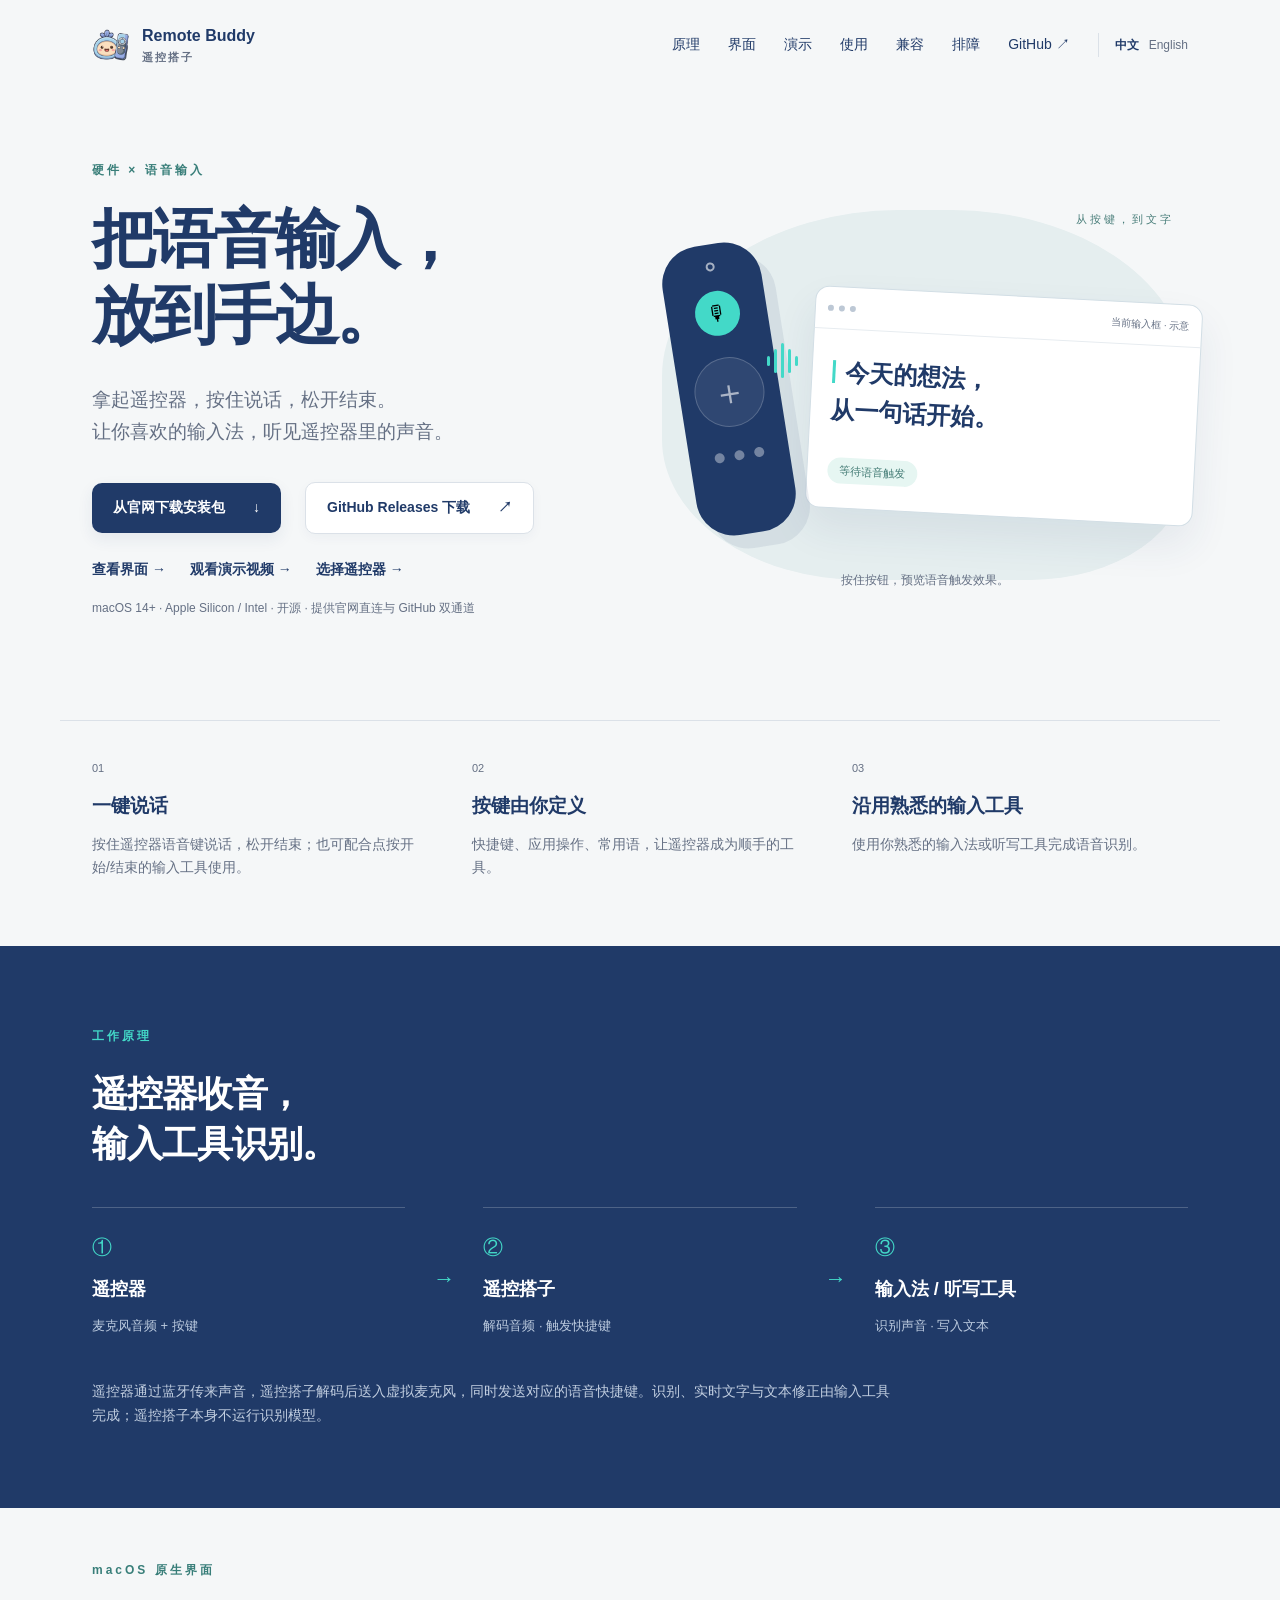
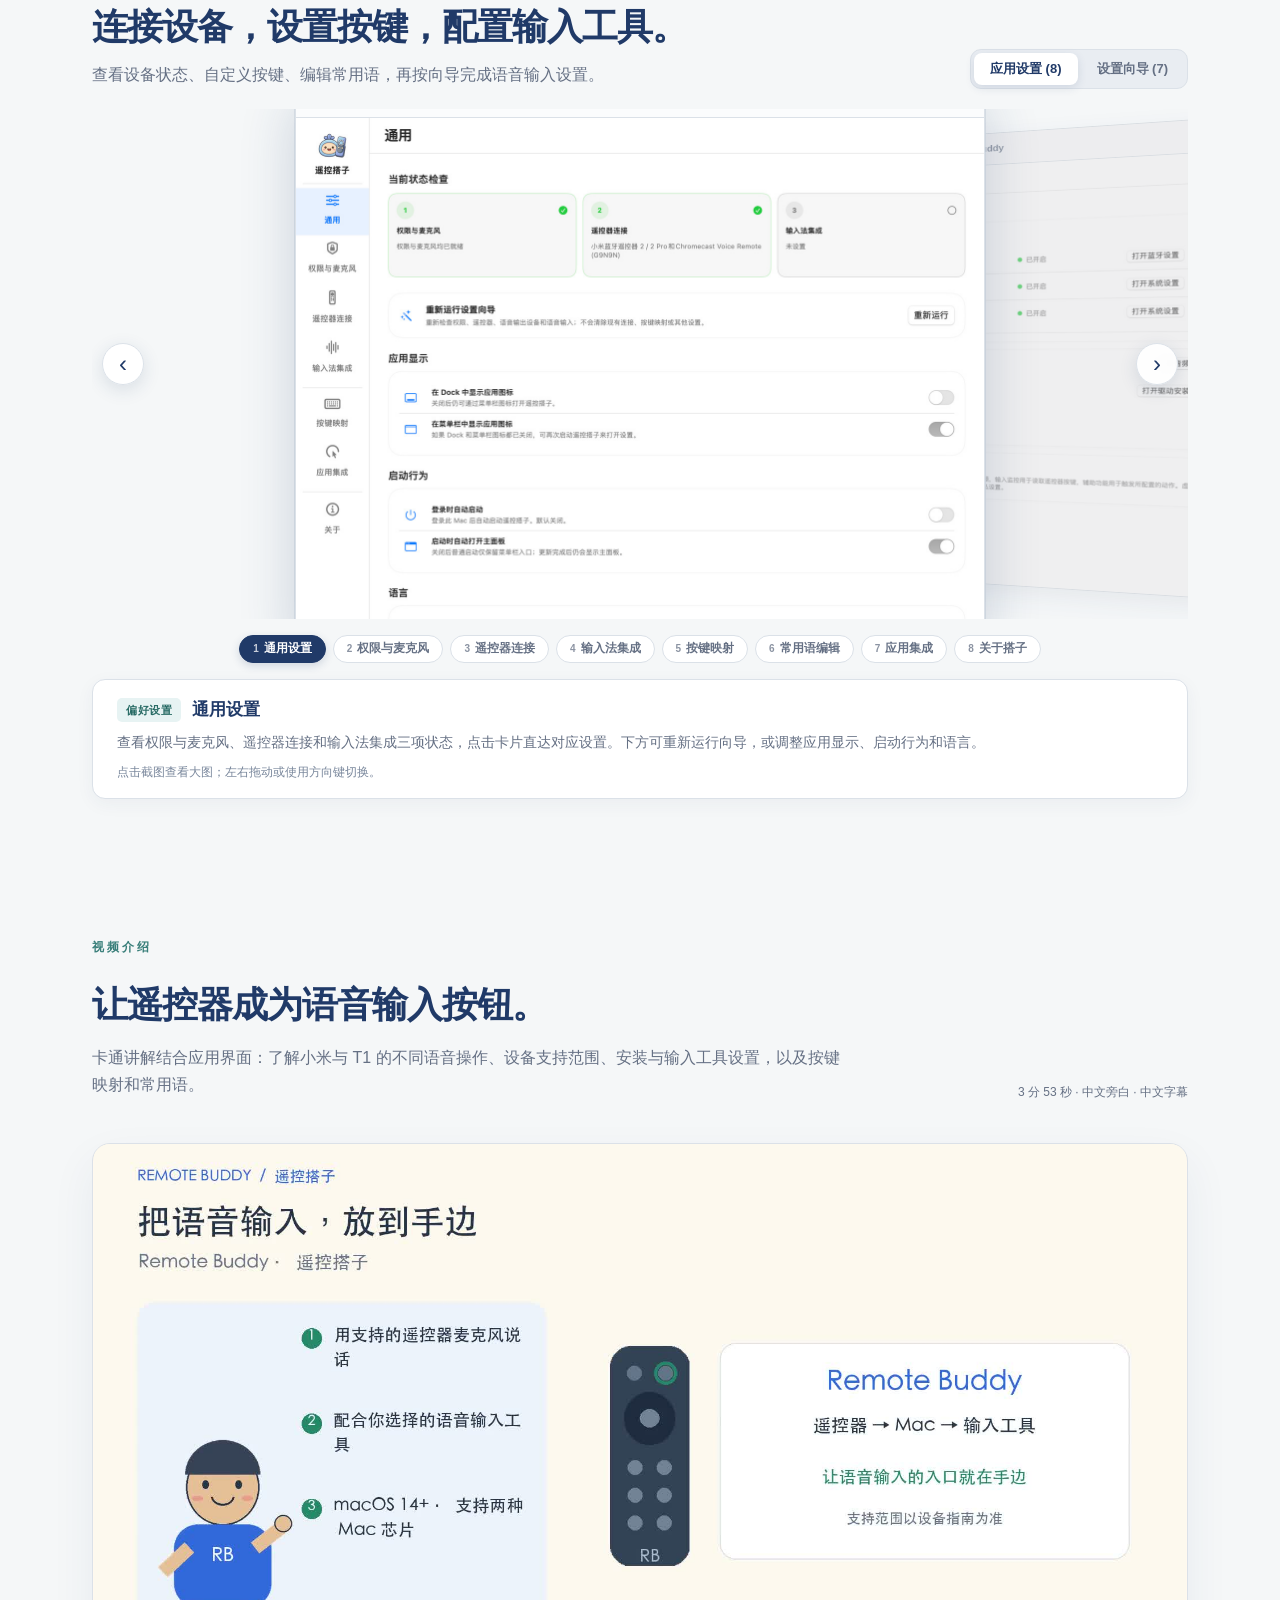
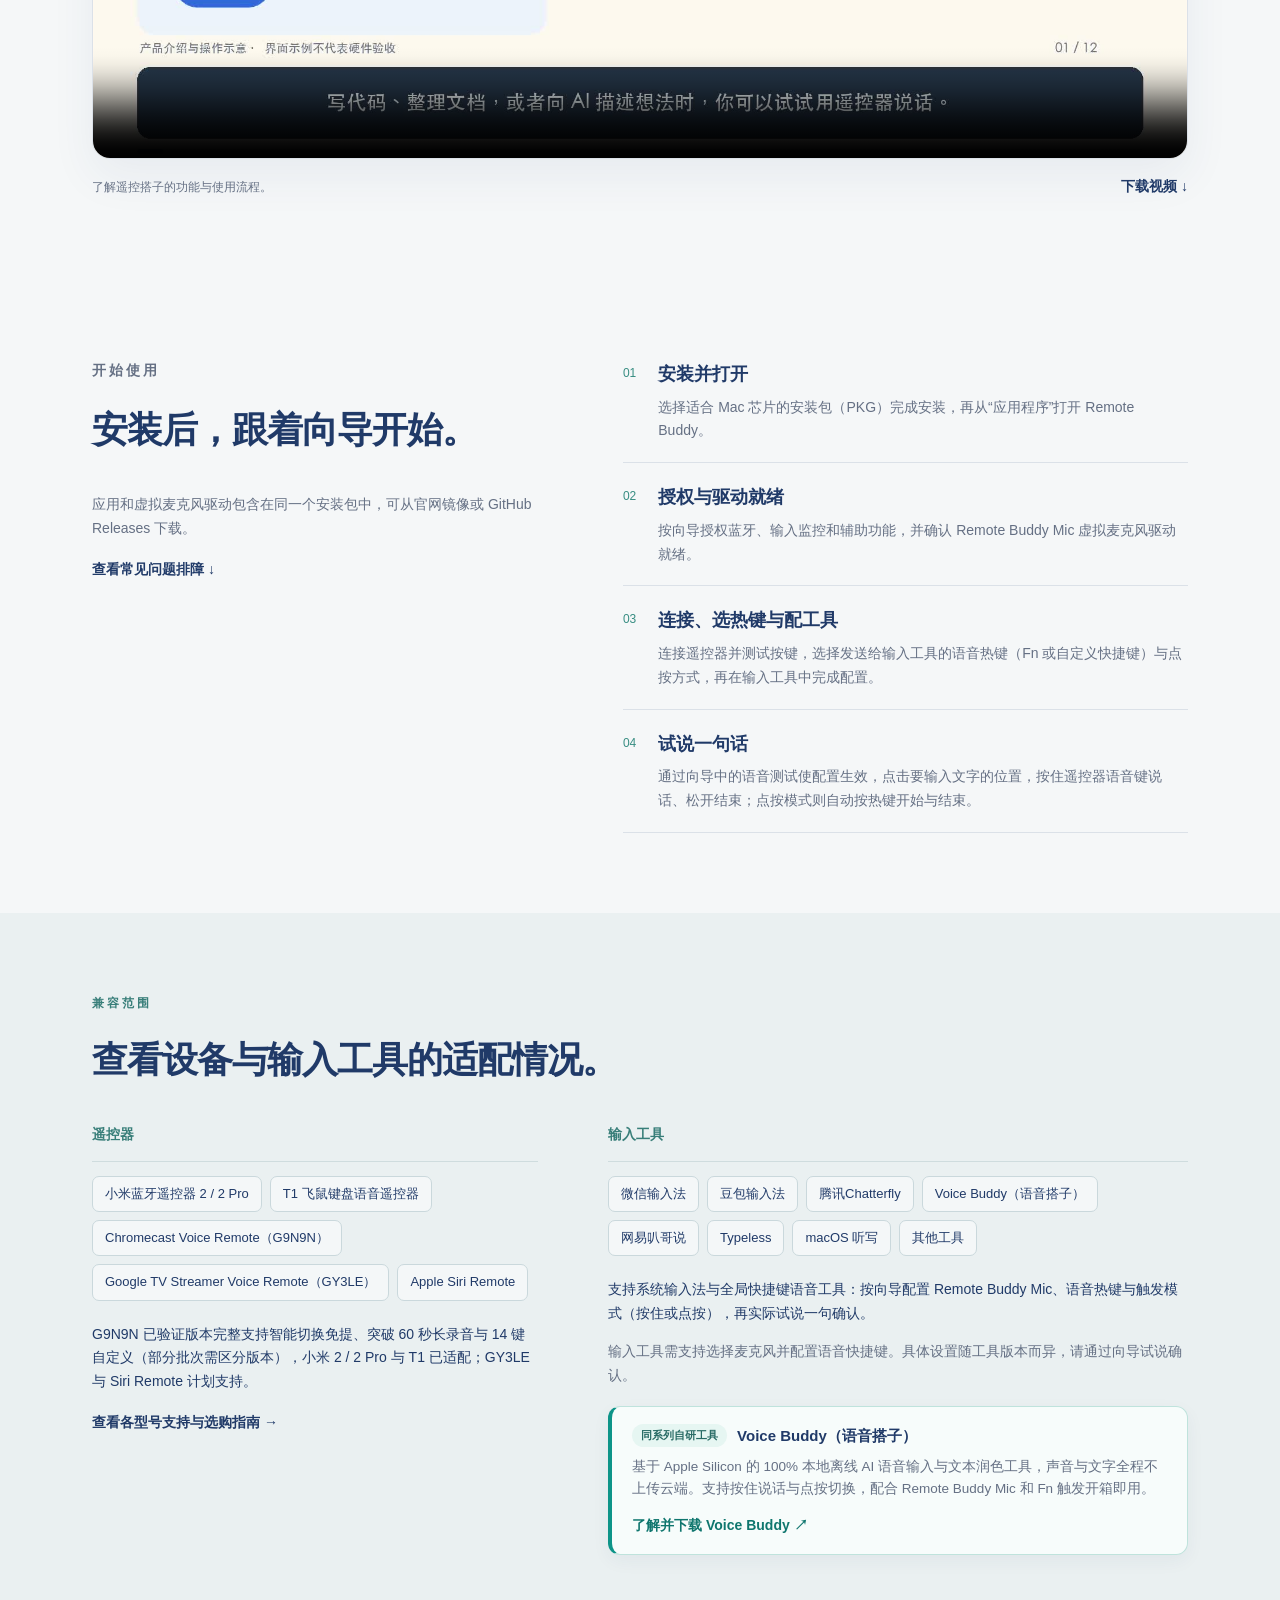
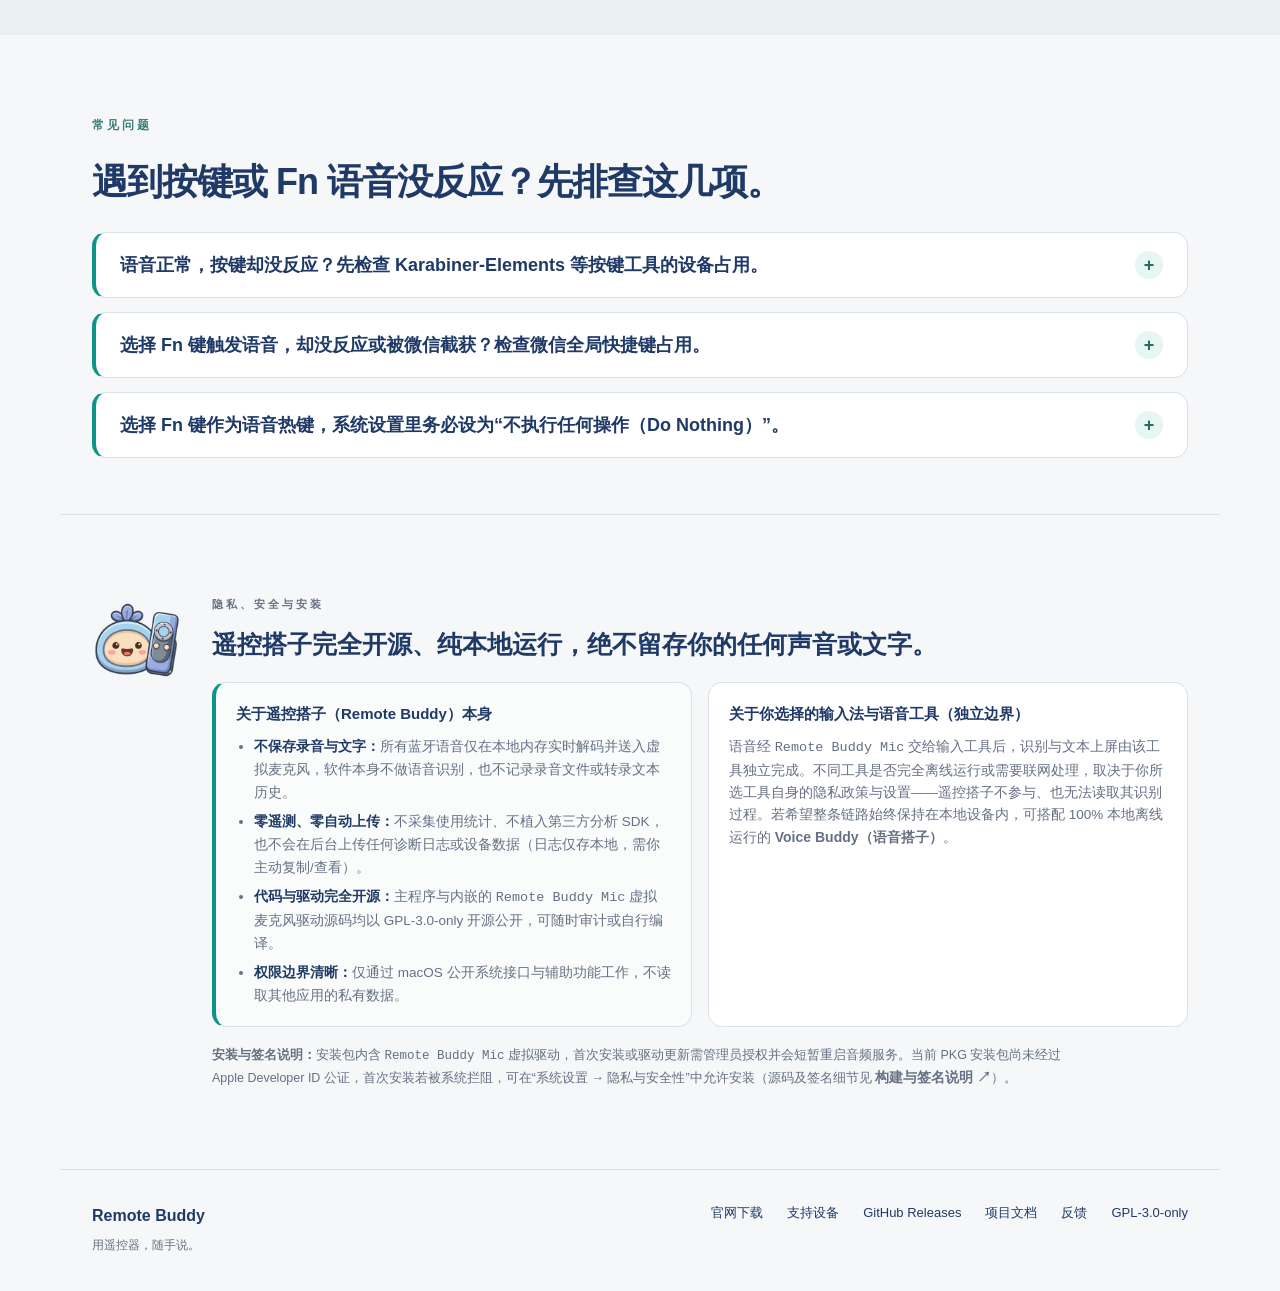
==== commit 576800ee: "docs(pages): update G9N9N smart toggle, keepalive limit, and white LED info (#220) * docs(pages): up" ====
--- a/pages/index.html
+++ b/pages/index.html
@@ -85,7 +85,7 @@
   <div class="demo-links"><span>了解遥控搭子的功能与使用流程。</span><a class="text-link" href="assets/video/Remote_Buddy_Demo_Natural_zh-CN.mp4?v=261116screens" download>下载视频 ↓</a></div>
 </section>
 <section class="section wrap start" id="start"><div><p class="eyebrow">开始使用</p><h2 class="section-title">安装后，跟着向导开始。</h2><p>应用和虚拟麦克风驱动包含在同一个安装包中，可从<a href="downloads/index.html">官网镜像</a>或 <a href="https://github.com/zfdang/remote-buddy/releases/latest">GitHub Releases</a> 下载。</p><a class="text-link" href="#troubleshooting">查看常见问题排障 ↓</a></div><ol class="steps"><li><span>01</span><div><h3>安装并打开</h3><p>选择适合 Mac 芯片的安装包（PKG）完成安装，再从“应用程序”打开 Remote Buddy。</p></div></li><li><span>02</span><div><h3>授权与驱动就绪</h3><p>按向导授权蓝牙、输入监控和辅助功能，并确认 Remote Buddy Mic 虚拟麦克风驱动就绪。</p></div></li><li><span>03</span><div><h3>连接、选热键与配工具</h3><p>连接遥控器并测试按键，选择发送给输入工具的语音热键（Fn 或自定义快捷键）与点按方式，再在输入工具中完成配置。</p></div></li><li><span>04</span><div><h3>试说一句话</h3><p>通过向导中的语音测试使配置生效，点击要输入文字的位置，按住遥控器语音键说话、松开结束；点按模式则自动按热键开始与结束。</p></div></li></ol></section>
-<section class="section compatibility" id="compatibility"><div class="wrap"><p class="eyebrow">兼容范围</p><h2 class="section-title">查看设备与输入工具的适配情况。</h2><div class="compat-grid"><article><h3>遥控器</h3><div class="tools hardware"><span>小米蓝牙遥控器 2 / 2 Pro</span><span>T1 飞鼠键盘语音遥控器</span><span>Chromecast Voice Remote（G9N9N）</span><span>Google TV Streamer Voice Remote（GY3LE）</span><span>Apple Siri Remote</span></div><p>小米 2 / 2 Pro 与 T1 已适配；G9N9N 已验证版本支持语音输入及普通按键映射，版本识别见设备指南。GY3LE 与 Siri Remote 计划支持。</p><a class="text-link" href="device.html">查看各型号支持与选购指南 →</a></article><article><h3>输入工具</h3><div class="tools"><span><a href="https://z.weixin.qq.com/">微信输入法</a></span><span><a href="https://shurufa.doubao.com/">豆包输入法</a></span><span><a href="https://chatterfly.tencent.com/">腾讯Chatterfly</a></span><span><a href="https://myvoicebuddy.com/">Voice Buddy（语音搭子）</a></span><span><a href="https://bug.youdao.com/">网易叭哥说</a></span><span>Typeless</span><span>macOS 听写</span><span>其他工具</span></div><p>支持系统输入法与全局快捷键语音工具：按向导配置 Remote Buddy Mic、语音热键与触发模式（按住或点按），再实际试说一句确认。</p><p class="muted">输入工具需支持选择麦克风并配置语音快捷键。具体设置随工具版本而异，请通过向导试说确认。</p><div class="companion-box"><div class="companion-head"><span class="companion-badge">同系列自研工具</span><strong class="companion-name">Voice Buddy（语音搭子）</strong></div><p>基于 Apple Silicon 的 100% 本地离线 AI 语音输入与文本润色工具，声音与文字全程不上传云端。支持按住说话与点按切换，配合 Remote Buddy Mic 和 Fn 触发开箱即用。</p><a class="text-link" href="https://myvoicebuddy.com/">了解并下载 Voice Buddy ↗</a></div></article></div></div></section>
+<section class="section compatibility" id="compatibility"><div class="wrap"><p class="eyebrow">兼容范围</p><h2 class="section-title">查看设备与输入工具的适配情况。</h2><div class="compat-grid"><article><h3>遥控器</h3><div class="tools hardware"><span>小米蓝牙遥控器 2 / 2 Pro</span><span>T1 飞鼠键盘语音遥控器</span><span>Chromecast Voice Remote（G9N9N）</span><span>Google TV Streamer Voice Remote（GY3LE）</span><span>Apple Siri Remote</span></div><p>G9N9N 已验证版本完整支持智能切换免提、突破 60 秒长录音与 14 键自定义（部分批次需区分版本），小米 2 / 2 Pro 与 T1 已适配；GY3LE 与 Siri Remote 计划支持。</p><a class="text-link" href="device.html">查看各型号支持与选购指南 →</a></article><article><h3>输入工具</h3><div class="tools"><span><a href="https://z.weixin.qq.com/">微信输入法</a></span><span><a href="https://shurufa.doubao.com/">豆包输入法</a></span><span><a href="https://chatterfly.tencent.com/">腾讯Chatterfly</a></span><span><a href="https://myvoicebuddy.com/">Voice Buddy（语音搭子）</a></span><span><a href="https://bug.youdao.com/">网易叭哥说</a></span><span>Typeless</span><span>macOS 听写</span><span>其他工具</span></div><p>支持系统输入法与全局快捷键语音工具：按向导配置 Remote Buddy Mic、语音热键与触发模式（按住或点按），再实际试说一句确认。</p><p class="muted">输入工具需支持选择麦克风并配置语音快捷键。具体设置随工具版本而异，请通过向导试说确认。</p><div class="companion-box"><div class="companion-head"><span class="companion-badge">同系列自研工具</span><strong class="companion-name">Voice Buddy（语音搭子）</strong></div><p>基于 Apple Silicon 的 100% 本地离线 AI 语音输入与文本润色工具，声音与文字全程不上传云端。支持按住说话与点按切换，配合 Remote Buddy Mic 和 Fn 触发开箱即用。</p><a class="text-link" href="https://myvoicebuddy.com/">了解并下载 Voice Buddy ↗</a></div></article></div></div></section>
 <section class="section wrap troubleshooting" id="troubleshooting" aria-labelledby="troubleshooting-title">
   <p class="eyebrow">常见问题</p>
   <h2 class="section-title" id="troubleshooting-title">遇到按键或 Fn 语音没反应？先排查这几项。</h2>
@@ -140,6 +140,6 @@
 </section>
 </main>
 <footer class="wrap"><div><strong>Remote Buddy</strong><p>用遥控器，随手说。</p></div><div class="footer-links"><a href="downloads/index.html">官网下载</a><a href="device.html">支持设备</a><a href="https://github.com/zfdang/remote-buddy/releases">GitHub Releases</a><a href="https://github.com/zfdang/remote-buddy/blob/main/README.md">项目文档</a><a href="https://github.com/zfdang/remote-buddy/issues">反馈</a><a href="https://github.com/zfdang/remote-buddy/blob/main/LICENSE">GPL-3.0-only</a></div></footer>
-<script src="demo.js?v=261118screens"></script>
+<script src="demo.js?v=261119screens"></script>
 </body>
 </html>
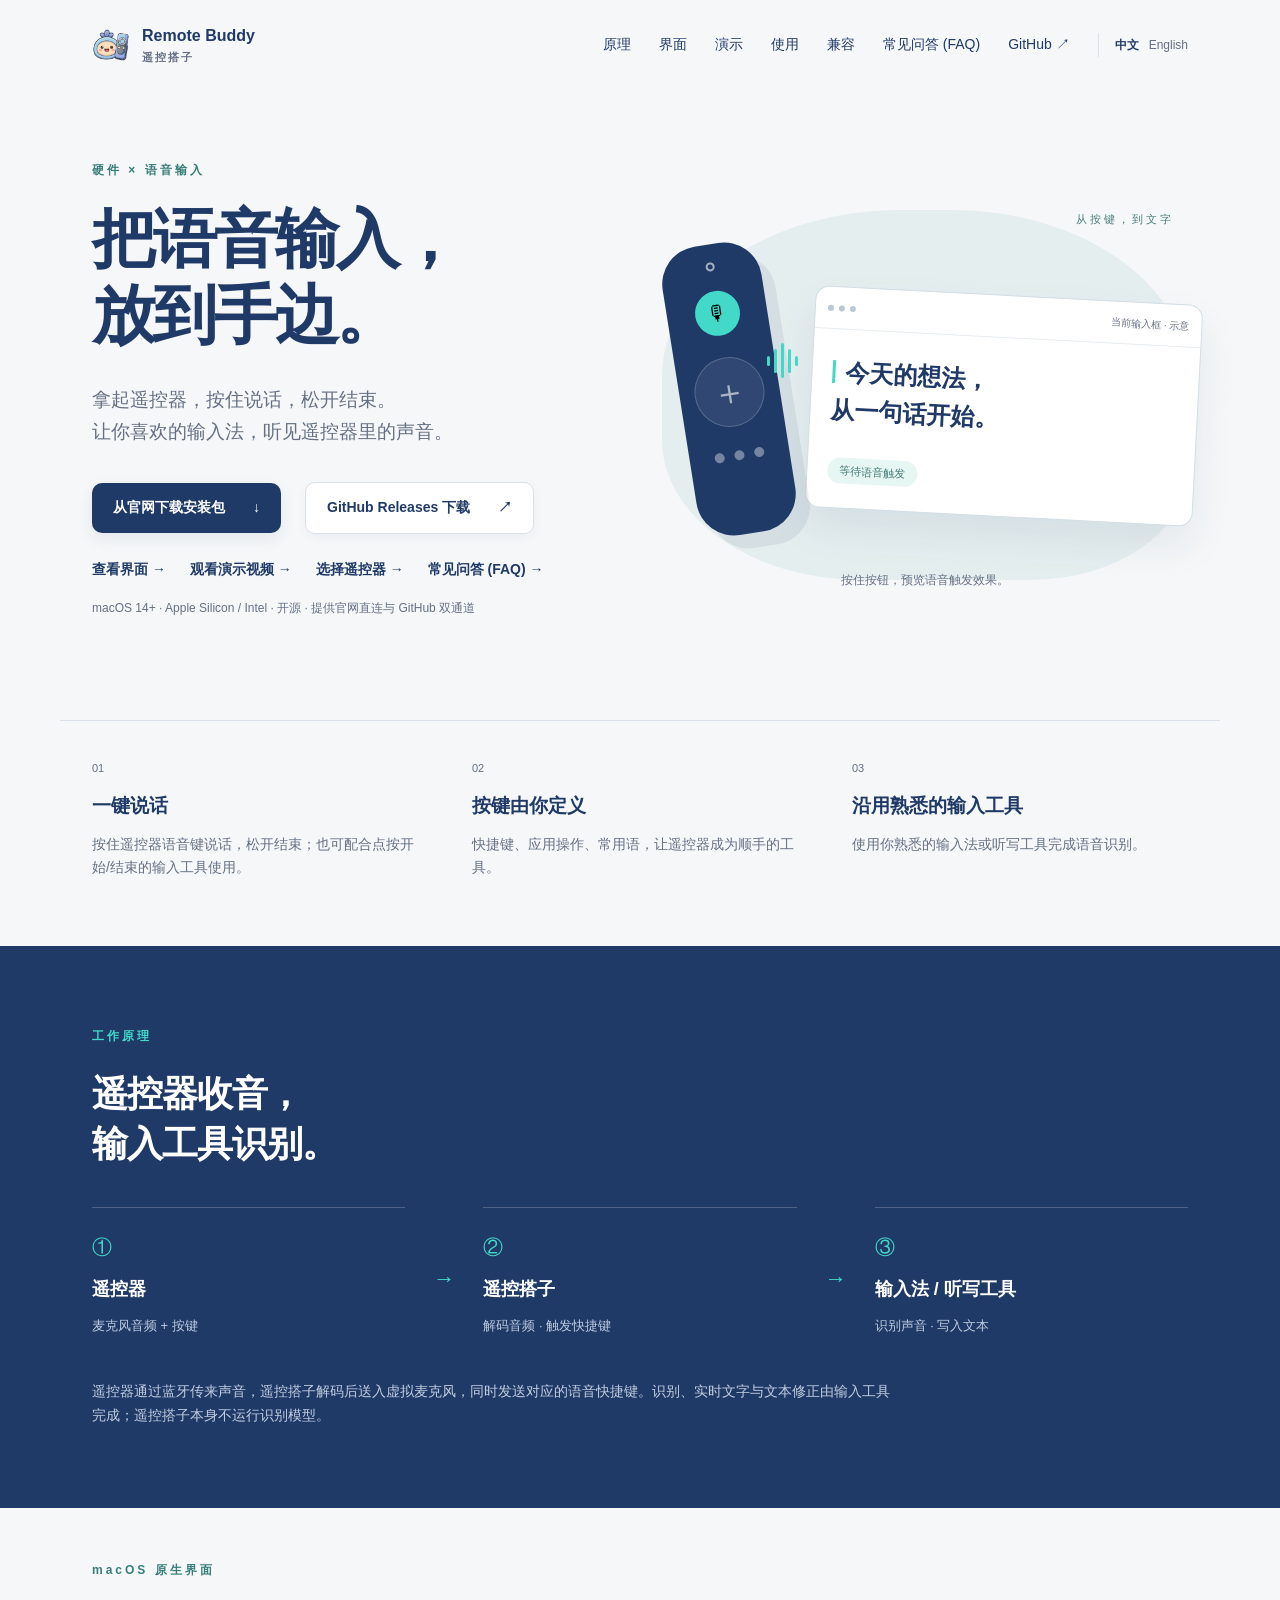
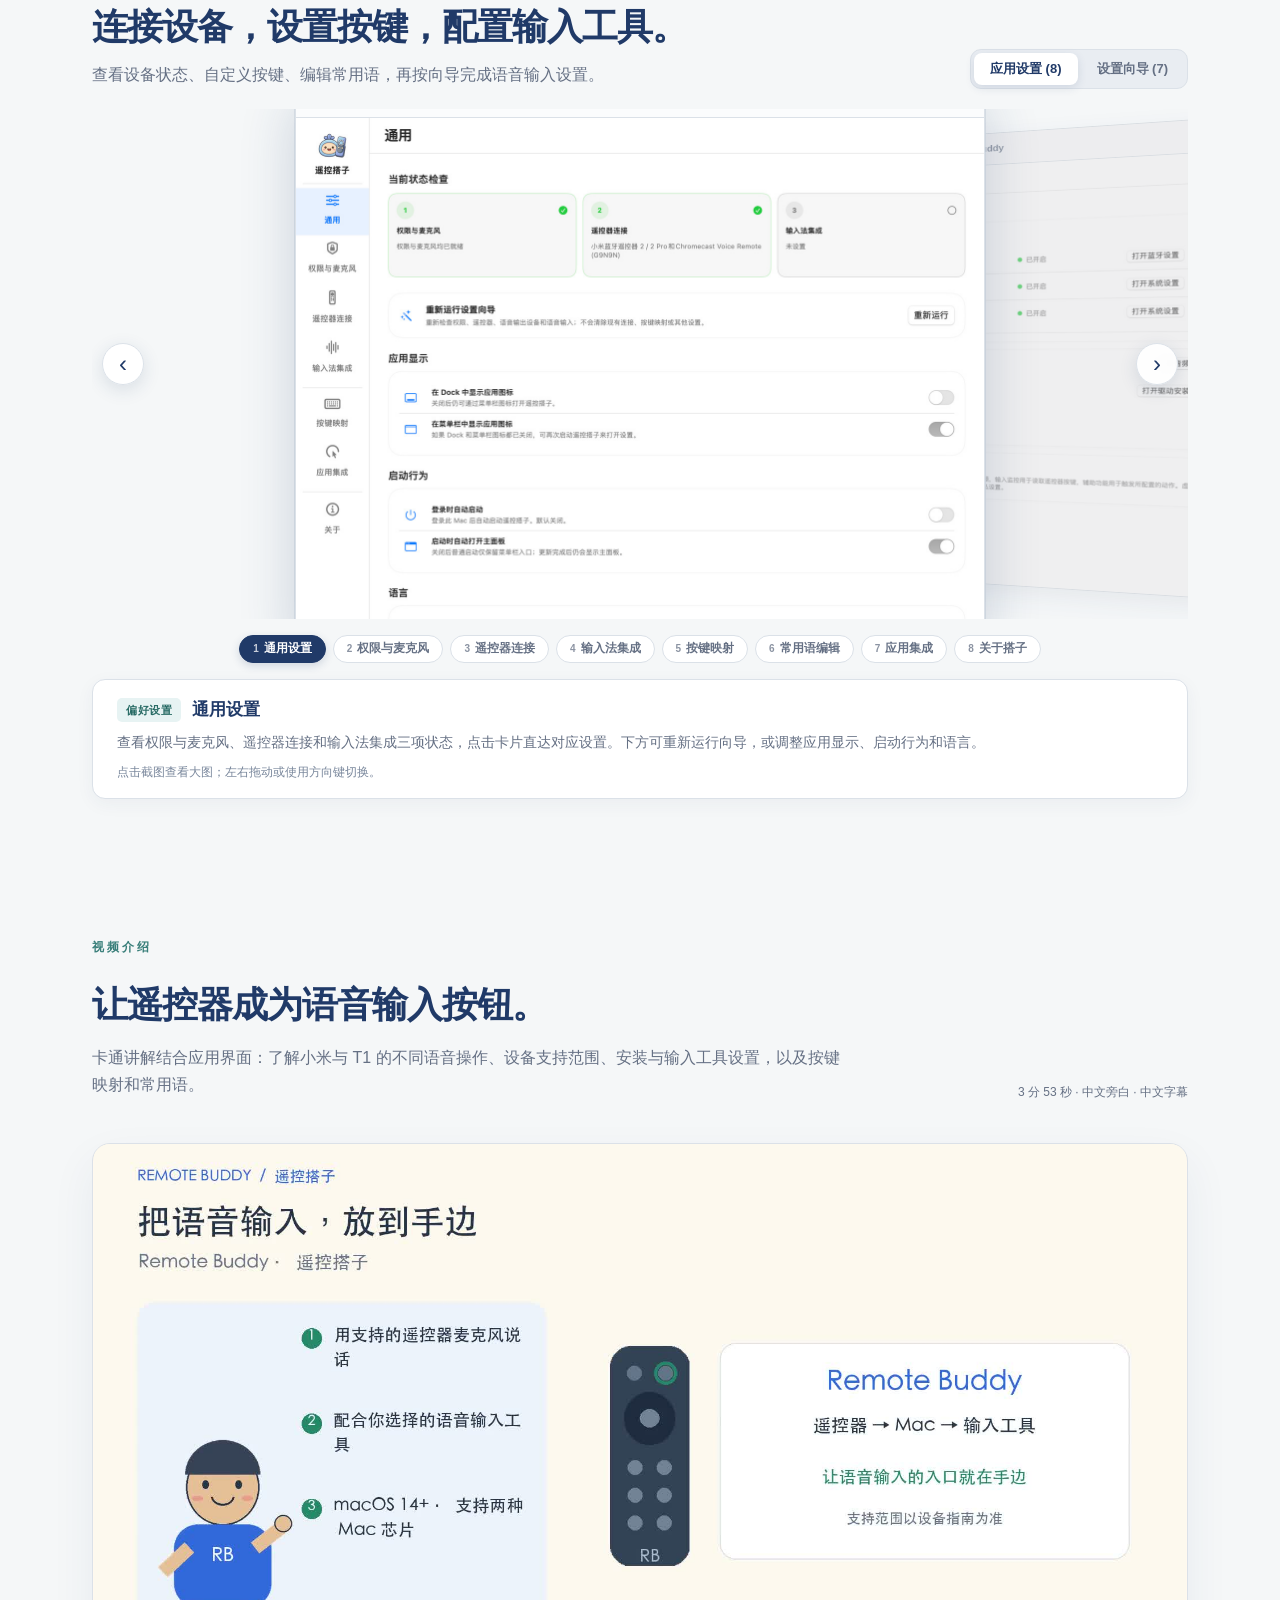
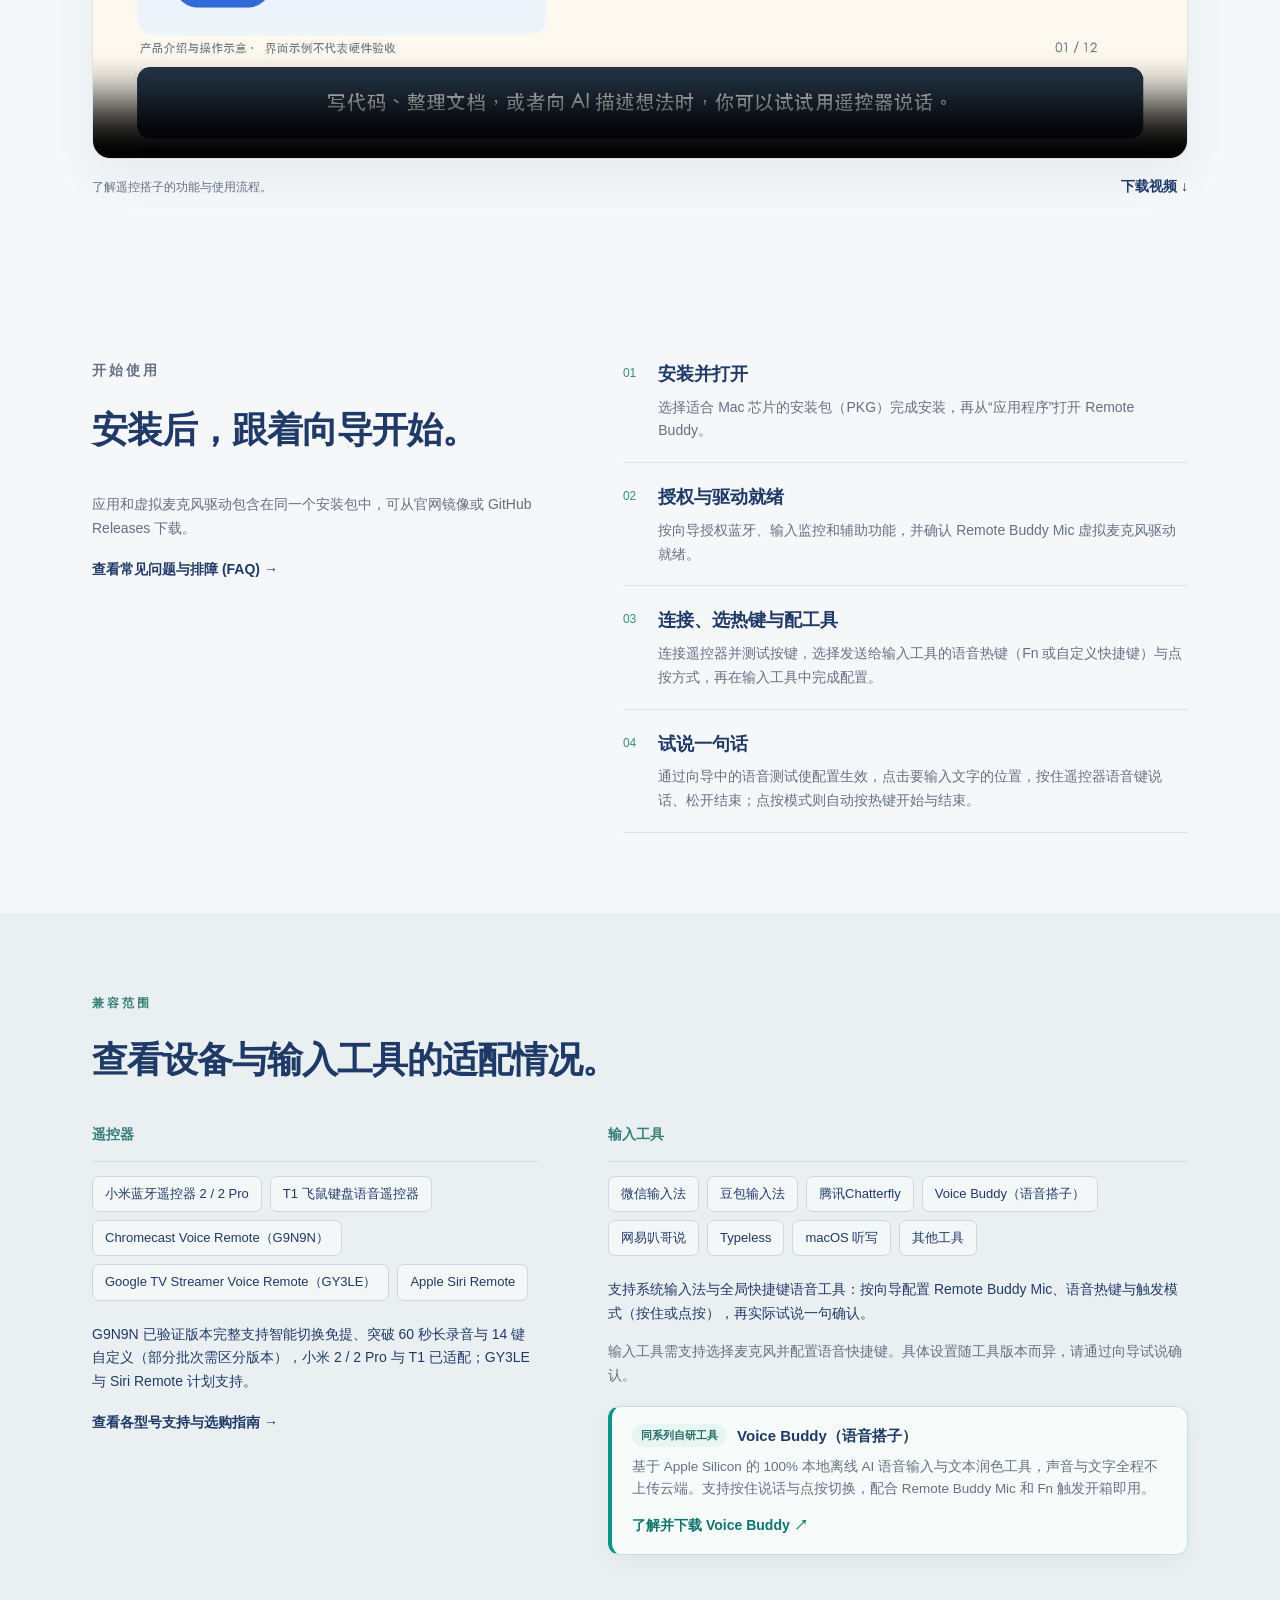
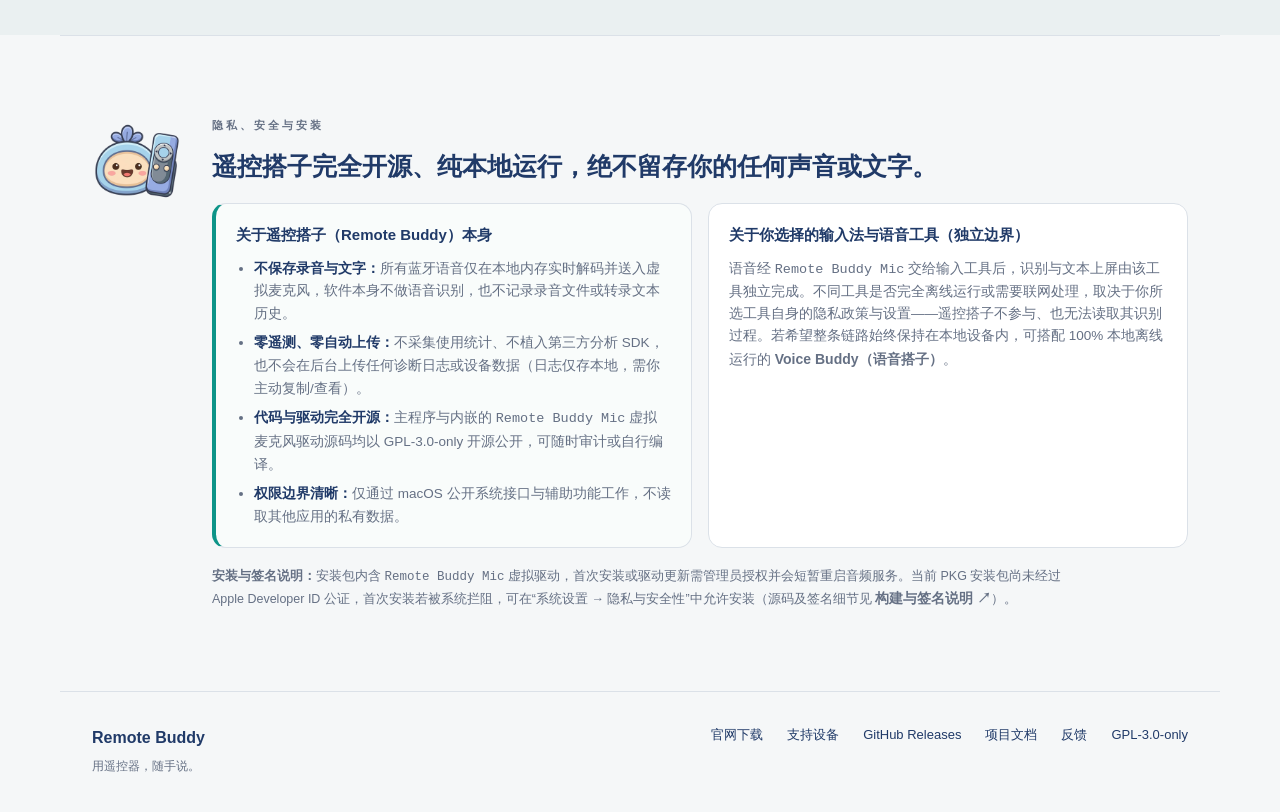
==== commit d1487cde: "docs(faq): add bilingual FAQ page, merge troubleshooting, and update navigation (#234) * docs(faq): " ====
--- a/pages/index.html
+++ b/pages/index.html
@@ -16,11 +16,11 @@
 <body>
 <header class="nav wrap">
   <a class="brand" href="#"><img src="assets/app-icon.png" alt="" width="38" height="38"><span>Remote Buddy<small>遥控搭子</small></span></a>
-  <nav aria-label="主导航"><a href="#how">原理</a><a href="#interface">界面</a><a href="#demo">演示</a><a href="#start">使用</a><a href="#compatibility">兼容</a><a href="#troubleshooting">排障</a><a href="https://github.com/zfdang/remote-buddy">GitHub ↗</a><span class="language-switch" aria-label="语言"><b aria-current="page">中文</b><a href="index.en.html" lang="en">English</a></span></nav>
+  <nav aria-label="主导航"><a href="#how">原理</a><a href="#interface">界面</a><a href="#demo">演示</a><a href="#start">使用</a><a href="#compatibility">兼容</a><a href="faq.html">常见问答 (FAQ)</a><a href="https://github.com/zfdang/remote-buddy">GitHub ↗</a><span class="language-switch" aria-label="语言"><b aria-current="page">中文</b><a href="index.en.html" lang="en">English</a></span></nav>
 </header>
 <main>
 <section class="hero wrap">
-  <div class="hero-copy"><p class="eyebrow">硬件 × 语音输入</p><h1>把语音输入，<br>放到手边。</h1><p class="lead">拿起遥控器，按住说话，松开结束。<br>让你喜欢的输入法，听见遥控器里的声音。</p><div class="actions"><a class="button primary" href="downloads/index.html">从官网下载安装包 <span>↓</span></a><a class="button secondary" href="https://github.com/zfdang/remote-buddy/releases/latest">GitHub Releases 下载 <span>↗</span></a><a class="text-link" href="#interface">查看界面 →</a><a class="text-link" href="#demo">观看演示视频 →</a><a class="text-link" href="device.html">选择遥控器 →</a></div><p class="small">macOS 14+ · Apple Silicon / Intel · 开源 · 提供官网直连与 GitHub 双通道</p></div>
+  <div class="hero-copy"><p class="eyebrow">硬件 × 语音输入</p><h1>把语音输入，<br>放到手边。</h1><p class="lead">拿起遥控器，按住说话，松开结束。<br>让你喜欢的输入法，听见遥控器里的声音。</p><div class="actions"><a class="button primary" href="downloads/index.html">从官网下载安装包 <span>↓</span></a><a class="button secondary" href="https://github.com/zfdang/remote-buddy/releases/latest">GitHub Releases 下载 <span>↗</span></a><a class="text-link" href="#interface">查看界面 →</a><a class="text-link" href="#demo">观看演示视频 →</a><a class="text-link" href="device.html">选择遥控器 →</a><a class="text-link" href="faq.html">常见问答 (FAQ) →</a></div><p class="small">macOS 14+ · Apple Silicon / Intel · 开源 · 提供官网直连与 GitHub 双通道</p></div>
   <div class="hero-art" aria-label="遥控器将声音传递给电脑的示意图">
     <span class="art-label">从按键，到文字</span>
     <div class="remote"><i class="power"></i><button id="talk" aria-label="按住按钮，预览语音触发效果" aria-describedby="demo-note">🎙</button><div class="dpad"><span>＋</span></div><div class="remote-small"><i></i><i></i><i></i></div></div>
@@ -84,37 +84,8 @@
   </video>
   <div class="demo-links"><span>了解遥控搭子的功能与使用流程。</span><a class="text-link" href="assets/video/Remote_Buddy_Demo_Natural_zh-CN.mp4?v=261116screens" download>下载视频 ↓</a></div>
 </section>
-<section class="section wrap start" id="start"><div><p class="eyebrow">开始使用</p><h2 class="section-title">安装后，跟着向导开始。</h2><p>应用和虚拟麦克风驱动包含在同一个安装包中，可从<a href="downloads/index.html">官网镜像</a>或 <a href="https://github.com/zfdang/remote-buddy/releases/latest">GitHub Releases</a> 下载。</p><a class="text-link" href="#troubleshooting">查看常见问题排障 ↓</a></div><ol class="steps"><li><span>01</span><div><h3>安装并打开</h3><p>选择适合 Mac 芯片的安装包（PKG）完成安装，再从“应用程序”打开 Remote Buddy。</p></div></li><li><span>02</span><div><h3>授权与驱动就绪</h3><p>按向导授权蓝牙、输入监控和辅助功能，并确认 Remote Buddy Mic 虚拟麦克风驱动就绪。</p></div></li><li><span>03</span><div><h3>连接、选热键与配工具</h3><p>连接遥控器并测试按键，选择发送给输入工具的语音热键（Fn 或自定义快捷键）与点按方式，再在输入工具中完成配置。</p></div></li><li><span>04</span><div><h3>试说一句话</h3><p>通过向导中的语音测试使配置生效，点击要输入文字的位置，按住遥控器语音键说话、松开结束；点按模式则自动按热键开始与结束。</p></div></li></ol></section>
+<section class="section wrap start" id="start"><div><p class="eyebrow">开始使用</p><h2 class="section-title">安装后，跟着向导开始。</h2><p>应用和虚拟麦克风驱动包含在同一个安装包中，可从<a href="downloads/index.html">官网镜像</a>或 <a href="https://github.com/zfdang/remote-buddy/releases/latest">GitHub Releases</a> 下载。</p><a class="text-link" href="faq.html">查看常见问题与排障 (FAQ) →</a></div><ol class="steps"><li><span>01</span><div><h3>安装并打开</h3><p>选择适合 Mac 芯片的安装包（PKG）完成安装，再从“应用程序”打开 Remote Buddy。</p></div></li><li><span>02</span><div><h3>授权与驱动就绪</h3><p>按向导授权蓝牙、输入监控和辅助功能，并确认 Remote Buddy Mic 虚拟麦克风驱动就绪。</p></div></li><li><span>03</span><div><h3>连接、选热键与配工具</h3><p>连接遥控器并测试按键，选择发送给输入工具的语音热键（Fn 或自定义快捷键）与点按方式，再在输入工具中完成配置。</p></div></li><li><span>04</span><div><h3>试说一句话</h3><p>通过向导中的语音测试使配置生效，点击要输入文字的位置，按住遥控器语音键说话、松开结束；点按模式则自动按热键开始与结束。</p></div></li></ol></section>
 <section class="section compatibility" id="compatibility"><div class="wrap"><p class="eyebrow">兼容范围</p><h2 class="section-title">查看设备与输入工具的适配情况。</h2><div class="compat-grid"><article><h3>遥控器</h3><div class="tools hardware"><span>小米蓝牙遥控器 2 / 2 Pro</span><span>T1 飞鼠键盘语音遥控器</span><span>Chromecast Voice Remote（G9N9N）</span><span>Google TV Streamer Voice Remote（GY3LE）</span><span>Apple Siri Remote</span></div><p>G9N9N 已验证版本完整支持智能切换免提、突破 60 秒长录音与 14 键自定义（部分批次需区分版本），小米 2 / 2 Pro 与 T1 已适配；GY3LE 与 Siri Remote 计划支持。</p><a class="text-link" href="device.html">查看各型号支持与选购指南 →</a></article><article><h3>输入工具</h3><div class="tools"><span><a href="https://z.weixin.qq.com/">微信输入法</a></span><span><a href="https://shurufa.doubao.com/">豆包输入法</a></span><span><a href="https://chatterfly.tencent.com/">腾讯Chatterfly</a></span><span><a href="https://myvoicebuddy.com/">Voice Buddy（语音搭子）</a></span><span><a href="https://bug.youdao.com/">网易叭哥说</a></span><span>Typeless</span><span>macOS 听写</span><span>其他工具</span></div><p>支持系统输入法与全局快捷键语音工具：按向导配置 Remote Buddy Mic、语音热键与触发模式（按住或点按），再实际试说一句确认。</p><p class="muted">输入工具需支持选择麦克风并配置语音快捷键。具体设置随工具版本而异，请通过向导试说确认。</p><div class="companion-box"><div class="companion-head"><span class="companion-badge">同系列自研工具</span><strong class="companion-name">Voice Buddy（语音搭子）</strong></div><p>基于 Apple Silicon 的 100% 本地离线 AI 语音输入与文本润色工具，声音与文字全程不上传云端。支持按住说话与点按切换，配合 Remote Buddy Mic 和 Fn 触发开箱即用。</p><a class="text-link" href="https://myvoicebuddy.com/">了解并下载 Voice Buddy ↗</a></div></article></div></div></section>
-<section class="section wrap troubleshooting" id="troubleshooting" aria-labelledby="troubleshooting-title">
-  <p class="eyebrow">常见问题</p>
-  <h2 class="section-title" id="troubleshooting-title">遇到按键或 Fn 语音没反应？先排查这几项。</h2>
-  <details class="troubleshooting-card">
-    <summary><span class="troubleshooting-question">语音正常，按键却没反应？先检查 Karabiner-Elements 等按键工具的设备占用。</span></summary>
-    <div class="troubleshooting-body">
-      <p>这类工具可能独占遥控器，导致遥控搭子收不到按键。典型表现是普通按键无法执行已配置的动作，而蓝牙连接或语音仍然正常。小米遥控器的默认映射中，主页键切换应用、TV 键播放/暂停、电源键退格、返回键发送 Escape。</p>
-      <ol><li>在 Karabiner-Elements 中打开 <strong>Devices（设备）</strong>，找到你的遥控器，例如“小米蓝牙语音遥控器”。</li><li>关闭<strong>这只遥控器</strong>的 <strong>Modify events</strong>，把它交给遥控搭子处理。其他键盘的设置可以保留。</li><li>重新连接遥控器，或重启遥控搭子，再到“按键映射”检查连接状态，测试主页键、TV 键、电源键与返回键。</li></ol>
-      <p>若仍提示“设备被其他输入工具占用”，可重启 Karabiner-Elements 后再试；同时检查遥控搭子的输入监控与辅助功能权限。</p>
-      <a class="text-link" href="https://karabiner-elements.pqrs.org/docs/manual/configuration/configure-devices/">Karabiner 官方设备设置说明 ↗</a>
-    </div>
-  </details>
-  <details class="troubleshooting-card">
-    <summary><span class="troubleshooting-question">选择 Fn 键触发语音，却没反应或被微信截获？检查微信全局快捷键占用。</span></summary>
-    <div class="troubleshooting-body">
-      <p>macOS 版微信（WeChat App）可能在后台注册了全局 <strong>Fn</strong> 快捷键（例如全局语音输入或其他功能热键）。一旦被微信占用，按下遥控器发送的 <strong>Fn</strong> 会先被微信拦截，导致你选择的第三方语音输入工具（如豆包、微信输入法、腾讯Chatterfly、Typeless 等）无法收到触发信号。</p>
-      <ol><li>打开桌面端<strong>微信 → 设置 → 快捷键</strong>（部分版本在聊天/通用设置内）。</li><li>检查是否存在占用 <strong>Fn</strong>（或 <strong>🌐 地球键</strong>）的全局快捷键，尤其是语音输入相关热键。</li><li>如有冲突，请更换或<strong>仅清除冲突的 Fn 快捷键</strong>（无需修改微信其他快捷键）。</li><li>返回目标输入工具或遥控搭子的向导测试页，重新按下遥控器语音键试说一句。</li></ol>
-      <p>如果无法取消微信对 Fn 的占用，也可以在“输入法集成 → 语音热键”中改用 <strong>Ctrl (⌃) + Option (⌥) + V</strong> 等其他组合快捷键。</p>
-    </div>
-  </details>
-  <details class="troubleshooting-card">
-    <summary><span class="troubleshooting-question">选择 Fn 键作为语音热键，系统设置里务必设为“不执行任何操作（Do Nothing）”。</span></summary>
-    <div class="troubleshooting-body">
-      <p>若你在遥控搭子中选择 <strong>Fn/地球键</strong> 给第三方语音工具使用，但按下语音键时屏幕却弹出表情符号面板、切换系统输入法或触发系统听写，通常是因为 macOS 系统先行拦截并消费了 Fn 按键。</p>
-      <ol><li>打开 macOS <strong>系统设置（System Settings）→ 键盘（Keyboard）</strong>。</li><li>找到 <strong>按下 🌐 键时（Press 🌐 key to）</strong> 下拉菜单，将其设为 <strong>不执行任何操作（Do Nothing）</strong>。</li><li>如在其它软件中不希望按 Fn 弹出表情或切换输入法，改完后系统即会直接放行 Fn 给语音输入工具使用。</li></ol>
-      <p>注意：如果你选择的工具本身就是 <strong>macOS 听写</strong>，则<strong>不要</strong>禁用系统 🌐 键——请保留系统听写设置，并按向导说明在“听写 → 快捷键”中选择“按两下 🌐 键”。</p>
-    </div>
-  </details>
-</section>
 <section class="section wrap privacy">
   <img src="assets/app-icon.png" alt="遥控搭子图标" width="90" height="90">
   <div class="privacy-body">
--- a/pages/style.css
+++ b/pages/style.css
@@ -8,7 +8,7 @@
 
 .troubleshooting{padding-bottom:56px}.troubleshooting .section-title{margin-bottom:24px}.troubleshooting-card{background:#fff;border:1px solid var(--line);border-left:4px solid #0d9488;border-radius:14px;padding:18px 24px}.troubleshooting-card+.troubleshooting-card{margin-top:14px}.troubleshooting-card summary{list-style:none;cursor:pointer;display:flex;align-items:center;justify-content:space-between;gap:16px;font-size:18px;font-weight:700;margin:0;line-height:1.45}.troubleshooting-card summary::-webkit-details-marker{display:none}.troubleshooting-card summary::after{content:"+";flex-shrink:0;width:28px;height:28px;border-radius:999px;background:#e6f6f2;color:#286b65;font-size:18px;font-weight:700;display:inline-flex;align-items:center;justify-content:center;line-height:1}.troubleshooting-card[open] summary::after{content:"−"}.troubleshooting-question{font-size:18px;font-weight:700;margin:0;line-height:1.45}.troubleshooting-body{margin-top:14px;padding-top:14px;border-top:1px solid var(--line)}.troubleshooting-card p,.troubleshooting-card li{font-size:14px;color:var(--muted)}.troubleshooting-card ol{padding-left:22px}.troubleshooting-card li{margin-bottom:10px}.troubleshooting-card strong{color:var(--ink)}@media(max-width:700px){.troubleshooting{padding-bottom:44px}.troubleshooting-card{padding:16px 18px}.troubleshooting-card summary,.troubleshooting-question{font-size:16px}}
 .companion-box{margin-top:18px;background:#f7fcfb;border:1px solid #bfe3dc;border-left:4px solid #0d9488;border-radius:12px;padding:16px 20px;box-shadow:0 6px 18px rgba(32,58,104,.05)}.companion-head{display:flex;align-items:center;gap:10px;flex-wrap:wrap;margin-bottom:8px}.companion-badge{display:inline-block;background:#e6f6f2;color:#286b65;font-size:11px;font-weight:700;padding:2px 9px;border-radius:999px}.companion-name{font-size:15px;font-weight:750;color:var(--ink)}.companion-box p{margin:0 0 10px;font-size:13.5px;color:var(--muted);line-height:1.65}.companion-box .text-link{color:#0f766e}
-.devices-table-wrap{background:#fff;border:1px solid var(--line);border-radius:16px;overflow-x:auto;box-shadow:0 8px 24px rgba(32,58,104,.05);margin-bottom:24px}.devices-table{width:100%;border-collapse:collapse;font-size:14px;min-width:680px}.devices-table th,.devices-table td{padding:14px 18px;text-align:left;border-bottom:1px solid var(--line);vertical-align:top}.devices-table th{background:#f7fafb;font-size:12px;letter-spacing:.4px;color:#387e79;font-weight:750}.devices-table tr:last-child td{border-bottom:0}.devices-grid{display:grid;grid-template-columns:repeat(2,minmax(0,1fr));gap:20px;margin-top:24px}.device-card{background:#fff;border:1px solid var(--line);border-radius:16px;padding:24px;display:flex;flex-direction:column;gap:12px;box-shadow:0 8px 24px rgba(32,58,104,.05)}.device-card-body{display:flex;flex-direction:column;gap:12px;flex:1;min-width:0}.device-card-head{display:flex;justify-content:space-between;align-items:flex-start;gap:12px;flex-wrap:wrap}.device-card h2{font-size:19px;margin:0;line-height:1.35}.device-model-code{display:inline-block;margin-top:4px;font-size:12px;color:var(--muted);font-family:ui-monospace,SFMono-Regular,Menlo,monospace}.device-status{display:inline-flex;align-items:center;font-size:11.5px;font-weight:700;padding:3px 10px;border-radius:999px;white-space:nowrap}.device-status.is-supported{background:#e6f6f2;color:#286b65}.device-status.is-partial{background:#fff4db;color:#8a5a14}.device-status.is-planned{background:#eef2f6;color:#546175}.device-specs{margin:0;padding-left:18px;font-size:13.5px;color:var(--muted);display:flex;flex-direction:column;gap:7px}.device-specs strong{color:var(--ink)}.device-card .download-actions{margin-top:auto;padding-top:8px}.device-media{background:#f7fafb;border:1px solid var(--line);border-radius:12px;padding:12px;display:flex;align-items:center;justify-content:center;min-height:180px;overflow:hidden}.device-media img{display:block;max-width:100%;max-height:220px;width:auto;height:auto;border-radius:8px;object-fit:contain}.compare-section{margin-top:44px}.compare-section h2{font-size:26px;margin:0 0 10px}.compare-section .lead-sub{margin-bottom:22px}.compare-photos{display:grid;grid-template-columns:repeat(2,minmax(0,1fr));gap:18px;margin-bottom:24px}.compare-photo-card{background:#fff;border:1px solid var(--line);border-radius:14px;padding:14px;box-shadow:0 6px 18px rgba(32,58,104,.04)}.compare-photo-card img{display:block;width:100%;height:auto;border-radius:10px;margin-bottom:10px}.compare-photo-card p{margin:0;font-size:13px;color:var(--muted)}.compare-feature-card{background:#fff;border:1px solid var(--line);border-radius:16px;padding:20px 24px;margin-bottom:24px;box-shadow:0 6px 18px rgba(32,58,104,.04);display:grid;grid-template-columns:minmax(220px,320px) 1fr;gap:24px;align-items:center}.compare-feature-card img{display:block;width:100%;max-width:300px;height:auto;margin:0 auto;border-radius:10px}.compare-feature-card h3{font-size:18px;margin:0 0 8px;color:var(--ink)}.compare-feature-card p{margin:0;font-size:14px;color:var(--muted);line-height:1.65}@media(min-width:761px){.device-card.is-wide,.download-card.is-wide{grid-column:1 / -1}.device-card.is-wide{display:grid;grid-template-columns:240px 1fr;gap:24px;align-items:center}.device-card.is-wide .device-media{height:100%;min-height:220px}.download-card.is-wide{display:flex;flex-direction:row;align-items:center;justify-content:space-between;gap:24px}.download-card.is-wide .download-actions{margin-top:0;padding-top:0;flex-shrink:0}}@media(max-width:760px){.devices-grid,.compare-photos,.compare-feature-card{grid-template-columns:1fr}.compare-feature-card{padding:18px}}
+.devices-table-wrap{background:#fff;border:1px solid var(--line);border-radius:16px;overflow-x:auto;box-shadow:0 8px 24px rgba(32,58,104,.05);margin-bottom:24px}.devices-table{width:100%;border-collapse:collapse;font-size:14px;min-width:680px}.devices-table th,.devices-table td{padding:14px 18px;text-align:left;border-bottom:1px solid var(--line);vertical-align:top}.devices-table th{background:#f7fafb;font-size:12px;letter-spacing:.4px;color:#387e79;font-weight:750}.devices-table tr:last-child td{border-bottom:0}.devices-grid{display:grid;grid-template-columns:repeat(2,minmax(0,1fr));gap:20px;margin-top:24px}.device-card{background:#fff;border:1px solid var(--line);border-radius:16px;padding:24px;display:flex;flex-direction:column;gap:12px;box-shadow:0 8px 24px rgba(32,58,104,.05)}.device-card-body{display:flex;flex-direction:column;gap:12px;flex:1;min-width:0}.device-card-head{display:flex;justify-content:space-between;align-items:flex-start;gap:12px;flex-wrap:wrap}.device-card h2,.device-card h3{font-size:19px;margin:0;line-height:1.35}.device-model-code{display:inline-block;margin-top:4px;font-size:12px;color:var(--muted);font-family:ui-monospace,SFMono-Regular,Menlo,monospace}.device-status{display:inline-flex;align-items:center;font-size:11.5px;font-weight:700;padding:3px 10px;border-radius:999px;white-space:nowrap}.device-status.is-supported{background:#e6f6f2;color:#286b65}.device-status.is-partial{background:#fff4db;color:#8a5a14}.device-status.is-planned{background:#eef2f6;color:#546175}.device-specs{margin:0;padding-left:18px;font-size:13.5px;color:var(--muted);display:flex;flex-direction:column;gap:7px}.device-specs strong{color:var(--ink)}.device-card .download-actions{margin-top:auto;padding-top:8px}.device-media{background:#f7fafb;border:1px solid var(--line);border-radius:12px;padding:12px;display:flex;align-items:center;justify-content:center;min-height:180px;overflow:hidden}.device-media img{display:block;max-width:100%;max-height:220px;width:auto;height:auto;border-radius:8px;object-fit:contain}.compare-section{margin-top:44px}.compare-section h2{font-size:26px;margin:0 0 10px}.compare-section .lead-sub{margin-bottom:22px}.compare-photos{display:grid;grid-template-columns:repeat(2,minmax(0,1fr));gap:18px;margin-bottom:24px}.compare-photo-card{background:#fff;border:1px solid var(--line);border-radius:14px;padding:14px;box-shadow:0 6px 18px rgba(32,58,104,.04)}.compare-photo-card img{display:block;width:100%;height:auto;border-radius:10px;margin-bottom:10px}.compare-photo-card p{margin:0;font-size:13px;color:var(--muted)}.compare-feature-card{background:#fff;border:1px solid var(--line);border-radius:16px;padding:20px 24px;margin-bottom:24px;box-shadow:0 6px 18px rgba(32,58,104,.04);display:grid;grid-template-columns:minmax(220px,320px) 1fr;gap:24px;align-items:center}.compare-feature-card img{display:block;width:100%;max-width:300px;height:auto;margin:0 auto;border-radius:10px}.compare-feature-card h3{font-size:18px;margin:0 0 8px;color:var(--ink)}.compare-feature-card p{margin:0;font-size:14px;color:var(--muted);line-height:1.65}@media(min-width:761px){.device-card.is-wide,.download-card.is-wide{grid-column:1 / -1}.device-card.is-wide{display:grid;grid-template-columns:240px 1fr;gap:24px;align-items:center}.device-card.is-wide .device-media{height:100%;min-height:220px}.download-card.is-wide{display:flex;flex-direction:row;align-items:center;justify-content:space-between;gap:24px}.download-card.is-wide .download-actions{margin-top:0;padding-top:0;flex-shrink:0}}@media(max-width:760px){.devices-grid,.compare-photos,.compare-feature-card{grid-template-columns:1fr}.compare-feature-card{padding:18px}}
 
 /* Cathedral 3D Stage Gallery & Interface Showcase */
 .interface-section{padding-top:52px;padding-bottom:58px}.interface-heading{display:flex;justify-content:space-between;align-items:flex-end;gap:22px;flex-wrap:wrap;margin-bottom:20px}.interface-heading .section-title{margin-bottom:10px}.lead-sub{font-size:15.5px;color:var(--muted);max-width:760px;margin:0}.gallery-category-switch{display:inline-flex;background:#e9edf2;padding:3px;border-radius:11px;gap:3px;border:1px solid var(--line)}.category-btn{border:0;background:transparent;color:var(--muted);font-size:13px;font-weight:650;padding:7px 16px;border-radius:8px;cursor:pointer;font-family:inherit;transition:all .18s ease}.category-btn:hover{color:var(--ink)}.category-btn.is-active{background:#ffffff;color:var(--ink);box-shadow:0 3px 10px rgba(32,58,104,0.12)}.category-btn:focus-visible{outline:3px solid #0d9488;outline-offset:2px}.cathedral-gallery{display:flex;flex-direction:column;gap:16px;position:relative}.gallery-stage-container{position:relative;perspective:1300px;perspective-origin:50% 50%;display:flex;align-items:center;justify-content:center;padding:10px 0 20px;overflow:hidden}.gallery-stage{position:relative;width:100%;height:480px;display:flex;align-items:center;justify-content:center;transform-style:preserve-3d}.stage-slide{position:absolute;width:min(690px,78%);border-radius:15px;background:#ffffff;border:1px solid var(--line);box-shadow:0 14px 35px rgba(32,58,104,0.13);cursor:pointer;transform-style:preserve-3d;user-select:none;transition:transform .5s cubic-bezier(0.2,0.9,0.3,1),opacity .5s ease,filter .5s ease,box-shadow .5s ease;overflow:hidden}.stage-slide:focus-visible{outline:4px solid #0d9488;outline-offset:4px}.stage-slide img{width:100%;height:auto;display:block;aspect-ratio:1020/772;background:#f5f7f8;pointer-events:none}.stage-slide .window-top{display:flex;align-items:center;padding:9px 15px;background:#fbfcfd;border-bottom:1px solid var(--line);gap:11px}.stage-slide .window-dots{display:flex;gap:5px;align-items:center}.stage-slide .window-dots i{width:9px;height:9px;border-radius:50%;display:inline-block}.stage-slide .window-dots i:nth-child(1){background:#ff5f57}.stage-slide .window-dots i:nth-child(2){background:#febc2e}.stage-slide .window-dots i:nth-child(3){background:#28c840}.stage-slide .window-title{font-size:11.5px;color:var(--muted);font-weight:550;margin-left:auto;margin-right:auto;padding-right:44px;white-space:nowrap;overflow:hidden;text-overflow:ellipsis}.stage-slide.slide-active{transform:translate3d(0,0,0) scale(1);z-index:10;opacity:1;filter:none;box-shadow:0 22px 55px rgba(32,58,104,0.2),0 0 0 1px rgba(219,225,232,0.8)}.stage-slide.slide-prev{transform:translate3d(-46%,0,-95px) rotateY(23deg) scale(0.85);z-index:5;opacity:0.64;filter:brightness(0.92);box-shadow:0 12px 30px rgba(32,58,104,0.11)}.stage-slide.slide-prev:hover{opacity:0.86;filter:brightness(0.98)}.stage-slide.slide-next{transform:translate3d(46%,0,-95px) rotateY(-23deg) scale(0.85);z-index:5;opacity:0.64;filter:brightness(0.92);box-shadow:0 12px 30px rgba(32,58,104,0.11)}.stage-slide.slide-next:hover{opacity:0.86;filter:brightness(0.98)}.stage-slide.slide-hidden-left{transform:translate3d(-85%,0,-230px) rotateY(36deg) scale(0.7);z-index:1;opacity:0;pointer-events:none}.stage-slide.slide-hidden-right{transform:translate3d(85%,0,-230px) rotateY(-36deg) scale(0.7);z-index:1;opacity:0;pointer-events:none}.stage-nav{position:absolute;top:50%;transform:translateY(-50%);width:42px;height:42px;border-radius:50%;background:rgba(255,255,255,0.92);backdrop-filter:blur(8px);border:1px solid var(--line);color:var(--ink);font-size:24px;line-height:1;display:flex;align-items:center;justify-content:center;cursor:pointer;z-index:20;box-shadow:0 5px 18px rgba(32,58,104,0.13);transition:all .2s ease;user-select:none}.stage-nav:hover{background:var(--ink);color:#ffffff;transform:translateY(-50%) scale(1.08)}.stage-nav:focus-visible{outline:3px solid #0d9488}.stage-prev{left:10px}.stage-next{right:10px}.gallery-indicators{display:flex;justify-content:center;flex-wrap:wrap;gap:7px;padding:0 8px}.gallery-indicator-btn{background:#ffffff;border:1px solid var(--line);border-radius:18px;padding:5px 13px;font-size:11.8px;font-weight:600;color:var(--muted);cursor:pointer;font-family:inherit;transition:all .18s ease;display:inline-flex;align-items:center;gap:5px}.gallery-indicator-btn:hover{border-color:#b4c2ce;color:var(--ink);background:#fcfdfe}.gallery-indicator-btn.is-active{background:var(--ink);border-color:var(--ink);color:#ffffff;box-shadow:0 3px 9px rgba(32,58,104,0.17)}.gallery-indicator-btn:focus-visible{outline:3px solid #0d9488;outline-offset:2px}.indicator-step{font-size:10px;opacity:0.75;font-weight:700}.gallery-caption-card{background:#ffffff;border:1px solid var(--line);border-radius:13px;padding:16px 24px;box-shadow:0 5px 18px rgba(32,58,104,0.05);display:flex;flex-direction:column;gap:7px;position:relative}.caption-header{display:flex;align-items:center;gap:11px;flex-wrap:wrap}.caption-badge{background:#e7f3f3;color:#286b65;font-size:11px;font-weight:700;padding:2.5px 9px;border-radius:5px;letter-spacing:0.5px}.caption-title{font-size:17px;margin:0;color:var(--ink);font-weight:700}.caption-desc{margin:0;font-size:13.8px;color:var(--muted);line-height:1.58}.caption-hint{margin:2px 0 0;font-size:11.8px;color:#78869b;display:flex;align-items:center;gap:6px}.gallery-lightbox{border:none;border-radius:18px;padding:0;max-width:min(1120px,94vw);max-height:92vh;background:transparent;box-shadow:0 30px 90px rgba(0,0,0,0.5);overflow:hidden}.gallery-lightbox::backdrop{background:rgba(18,28,45,0.75);backdrop-filter:blur(10px)}body:has(.gallery-lightbox[open]){overflow:clip}#lightbox-img{display:block;max-width:100%;width:auto;height:auto;max-height:calc(90dvh - 54px);margin:0 auto;object-fit:contain}.lightbox-content{background:#ffffff;border-radius:18px;overflow:hidden;display:flex;flex-direction:column}.lightbox-top{display:flex;align-items:center;justify-content:space-between;padding:12px 18px;background:#fbfcfd;border-bottom:1px solid var(--line)}.lightbox-title{font-size:13px;font-weight:650;color:var(--ink)}.lightbox-close{border:none;background:#e9edf2;color:var(--ink);width:28px;height:28px;border-radius:50%;display:flex;align-items:center;justify-content:center;cursor:pointer;font-size:14px;font-weight:700;transition:all .15s ease}.lightbox-close:hover{background:var(--ink);color:#ffffff}@media(max-width:1000px){.gallery-stage{height:400px}.stage-slide{width:min(580px,82%)}.stage-slide.slide-prev{transform:translate3d(-42%,0,-80px) rotateY(19deg) scale(0.85)}.stage-slide.slide-next{transform:translate3d(42%,0,-80px) rotateY(-19deg) scale(0.85)}}@media(max-width:760px){.gallery-stage{height:320px}.gallery-stage-container{perspective:750px;padding:4px 0 14px}.stage-slide{width:min(440px,88%);border-radius:12px}.stage-slide.slide-prev{transform:translate3d(-35%,0,-60px) rotateY(14deg) scale(0.88);opacity:0.45}.stage-slide.slide-next{transform:translate3d(35%,0,-60px) rotateY(-14deg) scale(0.88);opacity:0.45}.stage-nav{width:36px;height:36px;font-size:20px}.stage-prev{left:4px}.stage-next{right:4px}.caption-title{font-size:15px}.caption-desc{font-size:12.8px}.gallery-caption-card{padding:13px 18px}.stage-slide .window-title{display:none}}@media(max-width:480px){.gallery-stage{height:235px}.stage-slide{width:92%}.stage-slide.slide-prev{display:none}.stage-slide.slide-next{display:none}.gallery-indicators{gap:4px}.gallery-indicator-btn{font-size:10.8px;padding:4px 8px}}@media(prefers-reduced-motion:reduce){.stage-slide{transition:opacity .2s ease;transform:none !important}.stage-slide:not(.slide-active){display:none}}
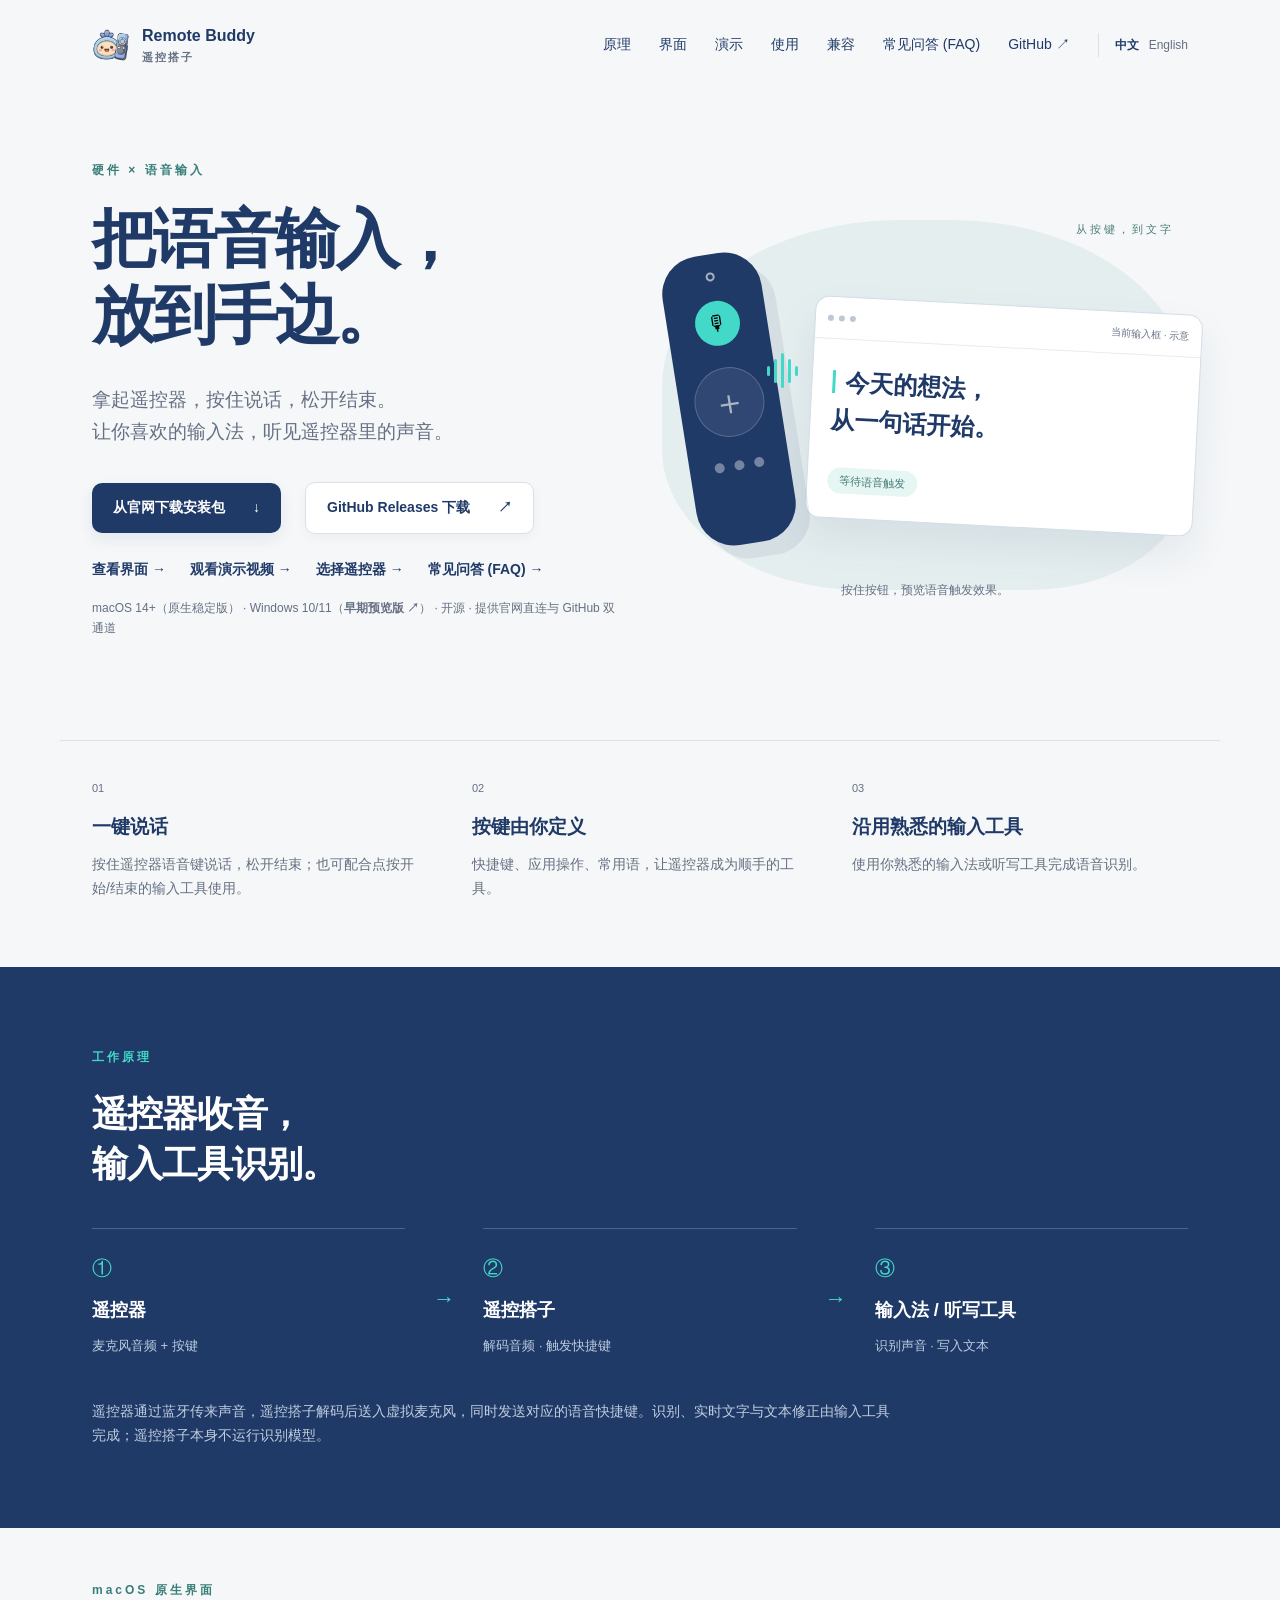
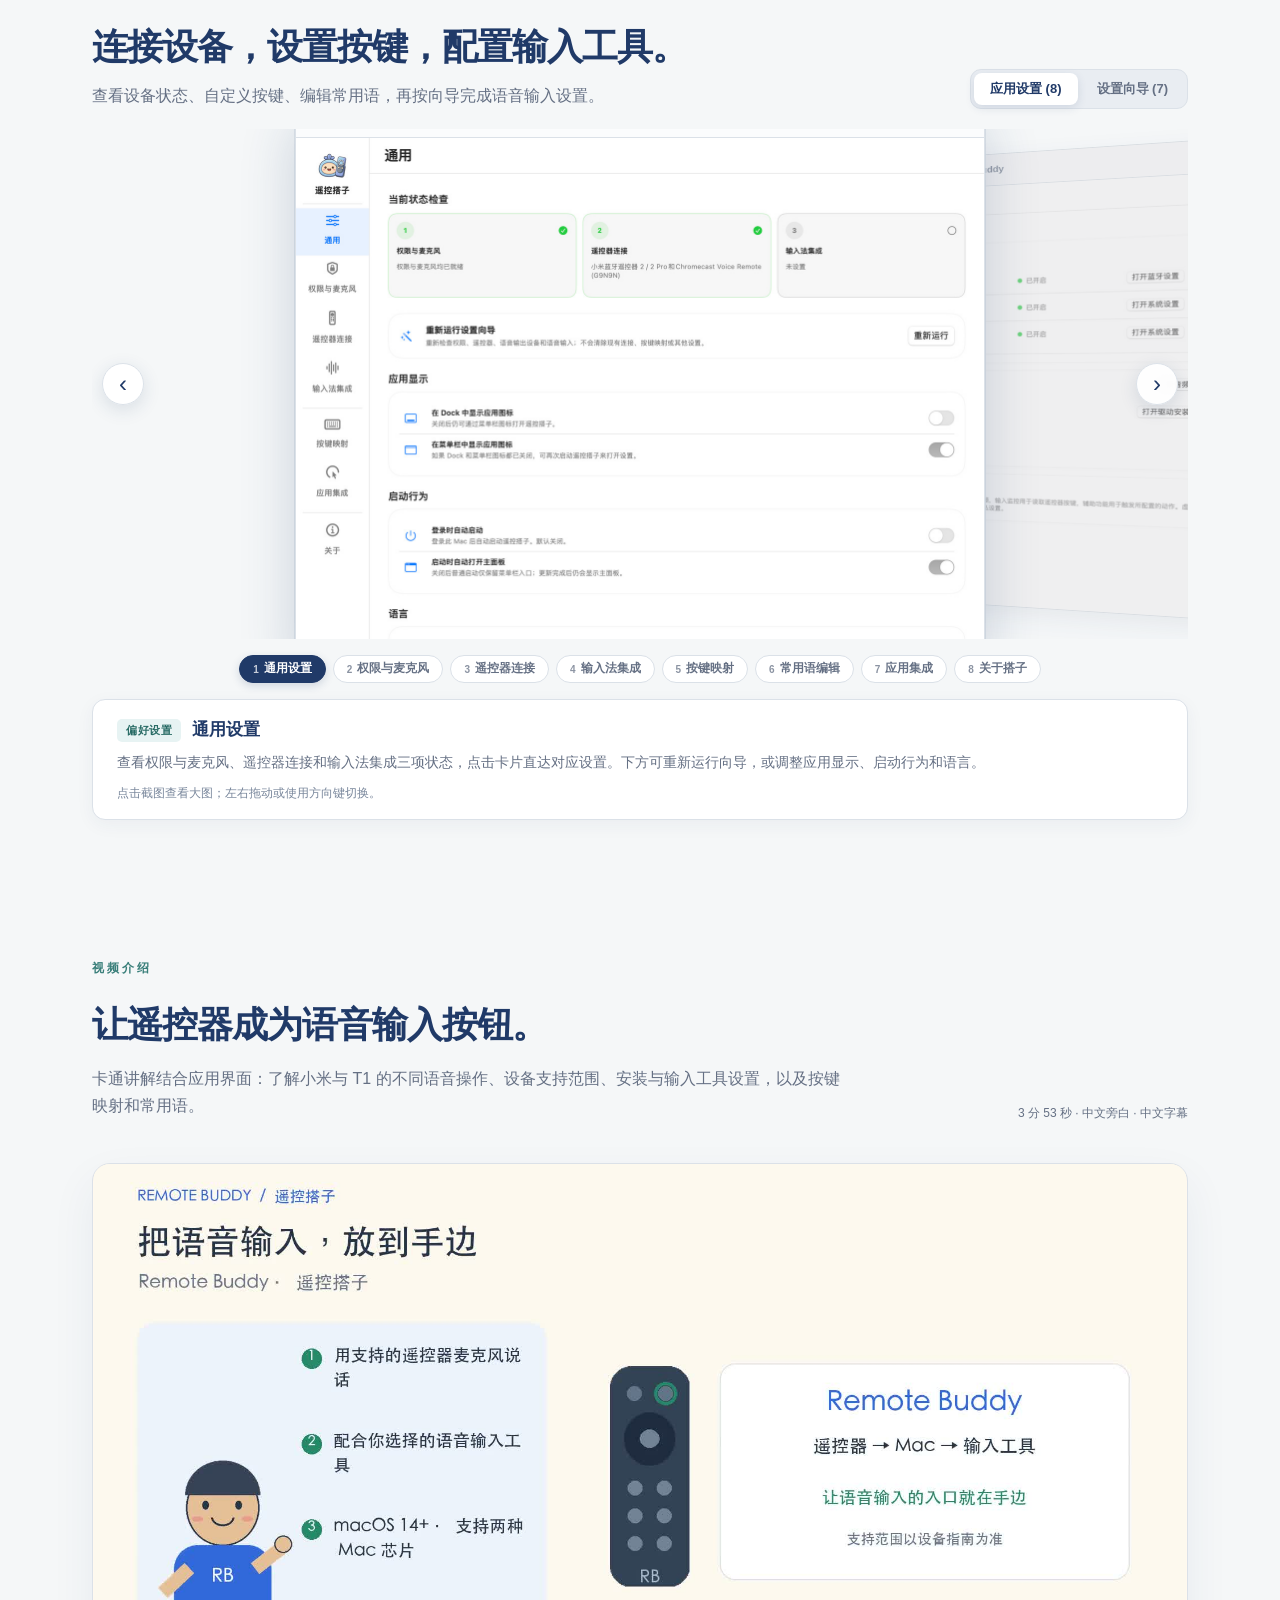
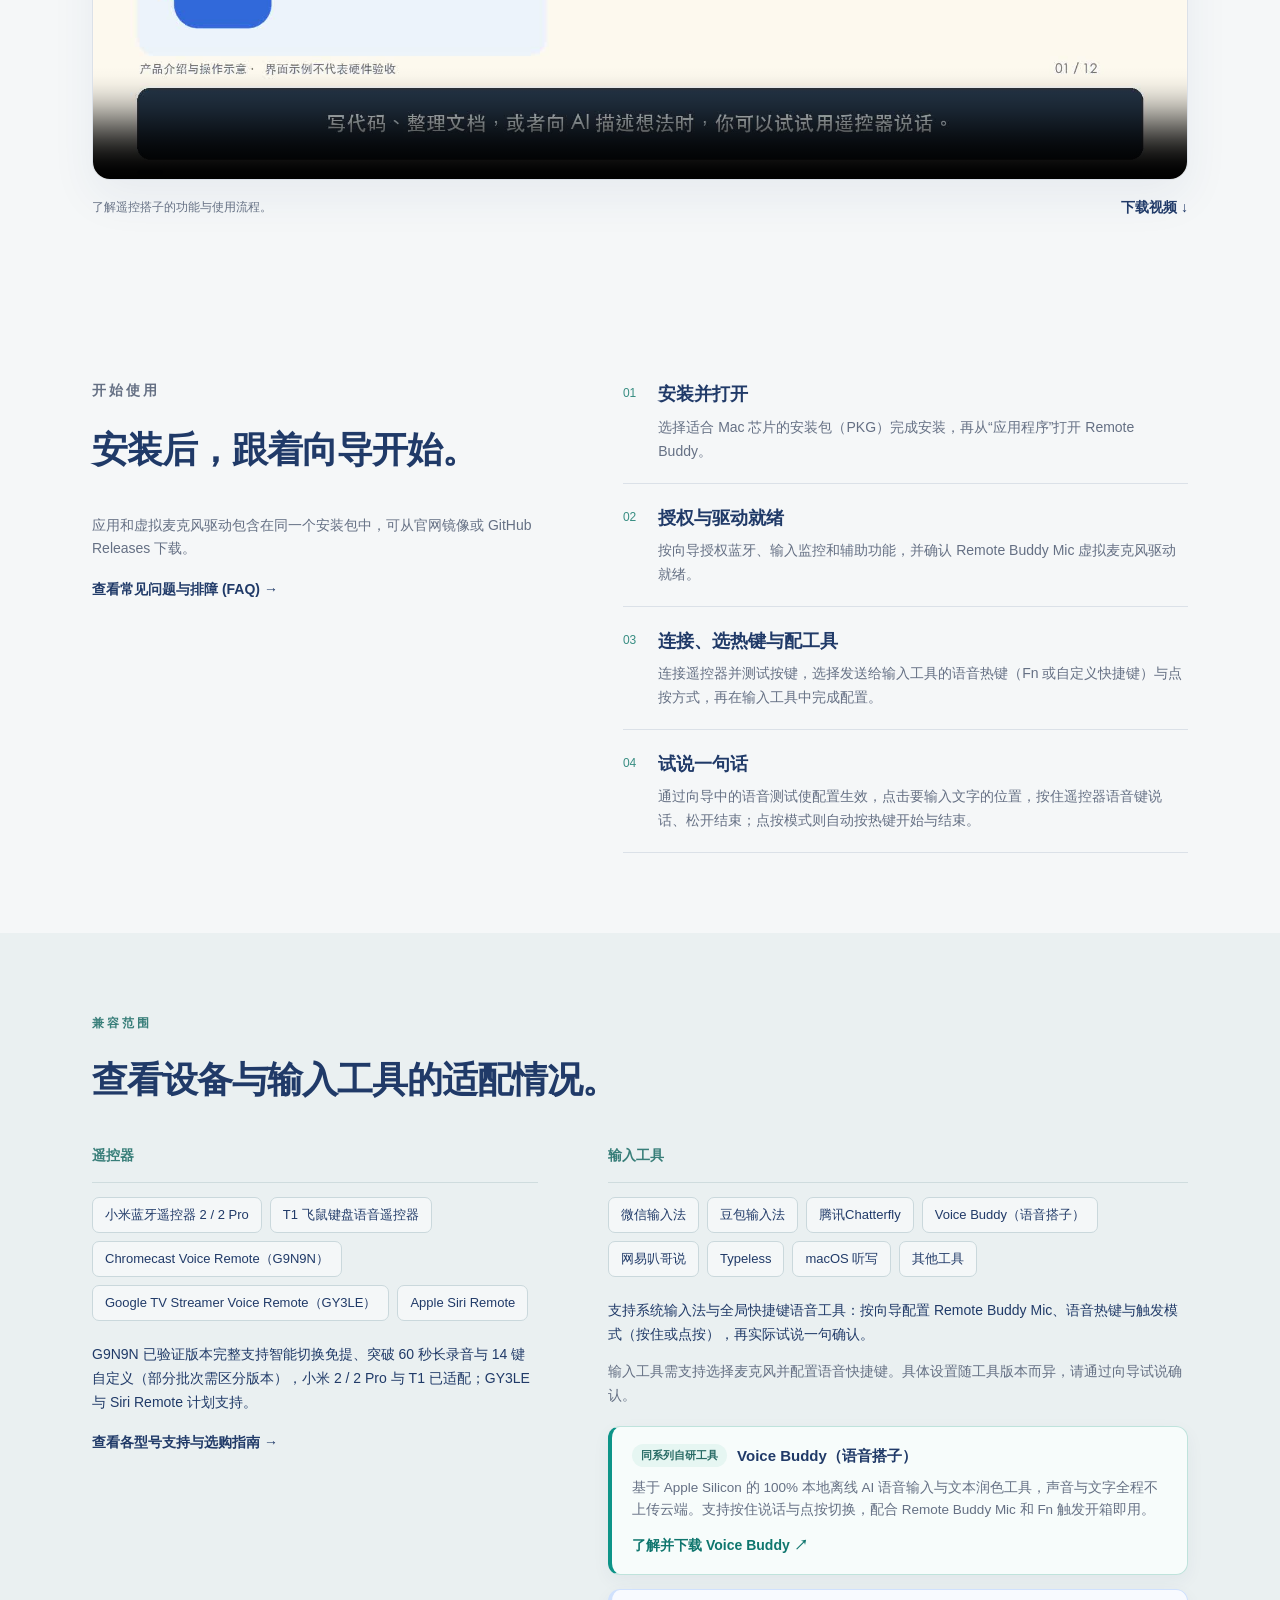
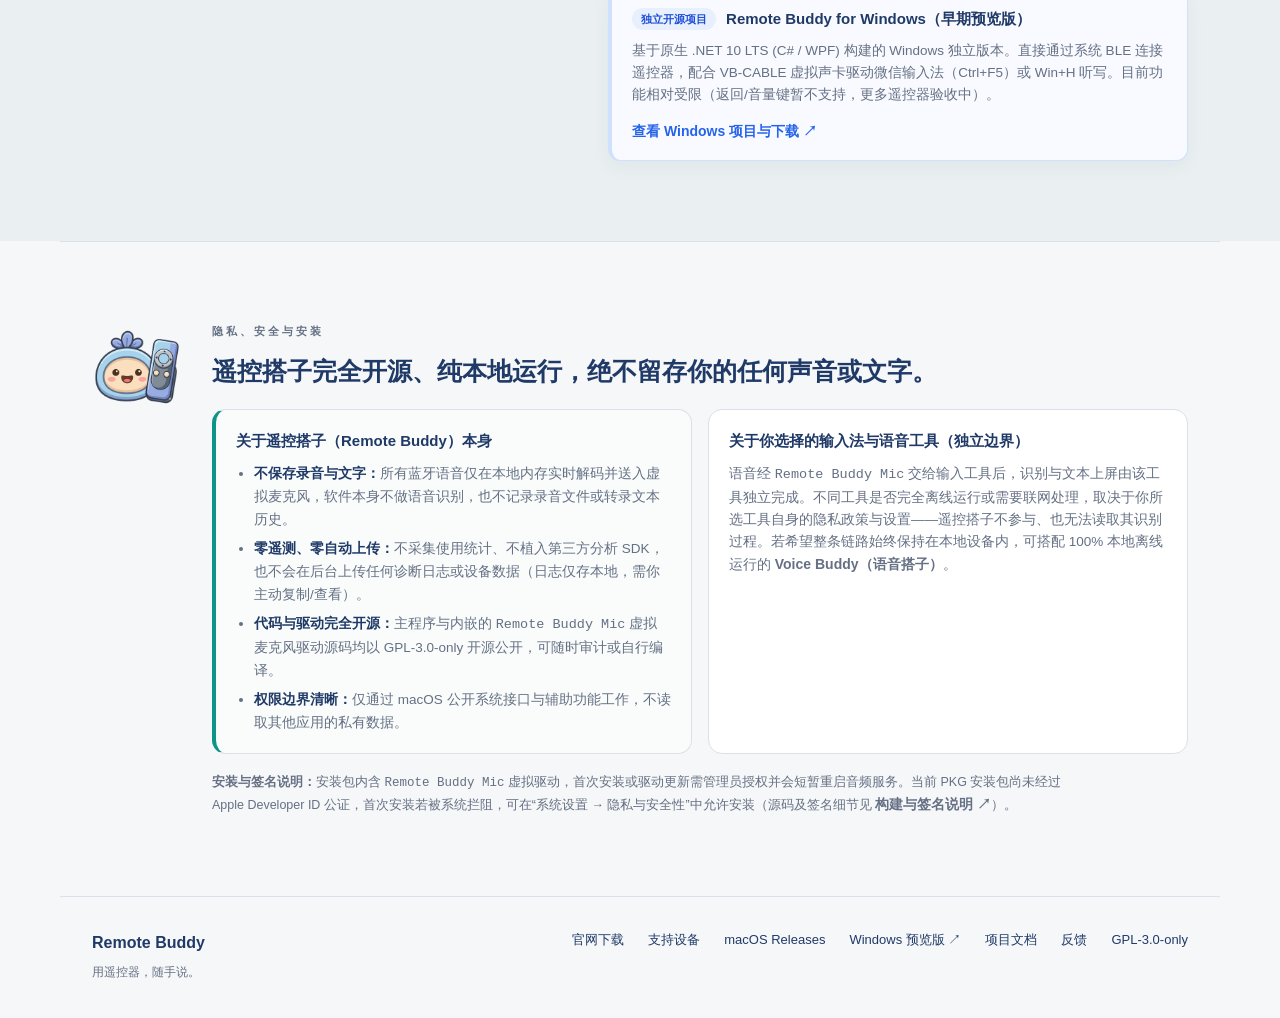
==== commit f408c5ac: "docs(pages): add Remote Buddy for Windows early preview to downloads, index, and FAQ (#239)" ====
--- a/pages/index.html
+++ b/pages/index.html
@@ -20,7 +20,7 @@
 </header>
 <main>
 <section class="hero wrap">
-  <div class="hero-copy"><p class="eyebrow">硬件 × 语音输入</p><h1>把语音输入，<br>放到手边。</h1><p class="lead">拿起遥控器，按住说话，松开结束。<br>让你喜欢的输入法，听见遥控器里的声音。</p><div class="actions"><a class="button primary" href="downloads/index.html">从官网下载安装包 <span>↓</span></a><a class="button secondary" href="https://github.com/zfdang/remote-buddy/releases/latest">GitHub Releases 下载 <span>↗</span></a><a class="text-link" href="#interface">查看界面 →</a><a class="text-link" href="#demo">观看演示视频 →</a><a class="text-link" href="device.html">选择遥控器 →</a><a class="text-link" href="faq.html">常见问答 (FAQ) →</a></div><p class="small">macOS 14+ · Apple Silicon / Intel · 开源 · 提供官网直连与 GitHub 双通道</p></div>
+  <div class="hero-copy"><p class="eyebrow">硬件 × 语音输入</p><h1>把语音输入，<br>放到手边。</h1><p class="lead">拿起遥控器，按住说话，松开结束。<br>让你喜欢的输入法，听见遥控器里的声音。</p><div class="actions"><a class="button primary" href="downloads/index.html">从官网下载安装包 <span>↓</span></a><a class="button secondary" href="https://github.com/zfdang/remote-buddy/releases/latest">GitHub Releases 下载 <span>↗</span></a><a class="text-link" href="#interface">查看界面 →</a><a class="text-link" href="#demo">观看演示视频 →</a><a class="text-link" href="device.html">选择遥控器 →</a><a class="text-link" href="faq.html">常见问答 (FAQ) →</a></div><p class="small">macOS 14+（原生稳定版） · Windows 10/11（<a class="text-link" href="https://github.com/zfdang/remote-buddy-windows" style="font-size:12px">早期预览版 ↗</a>） · 开源 · 提供官网直连与 GitHub 双通道</p></div>
   <div class="hero-art" aria-label="遥控器将声音传递给电脑的示意图">
     <span class="art-label">从按键，到文字</span>
     <div class="remote"><i class="power"></i><button id="talk" aria-label="按住按钮，预览语音触发效果" aria-describedby="demo-note">🎙</button><div class="dpad"><span>＋</span></div><div class="remote-small"><i></i><i></i><i></i></div></div>
@@ -85,7 +85,7 @@
   <div class="demo-links"><span>了解遥控搭子的功能与使用流程。</span><a class="text-link" href="assets/video/Remote_Buddy_Demo_Natural_zh-CN.mp4?v=261116screens" download>下载视频 ↓</a></div>
 </section>
 <section class="section wrap start" id="start"><div><p class="eyebrow">开始使用</p><h2 class="section-title">安装后，跟着向导开始。</h2><p>应用和虚拟麦克风驱动包含在同一个安装包中，可从<a href="downloads/index.html">官网镜像</a>或 <a href="https://github.com/zfdang/remote-buddy/releases/latest">GitHub Releases</a> 下载。</p><a class="text-link" href="faq.html">查看常见问题与排障 (FAQ) →</a></div><ol class="steps"><li><span>01</span><div><h3>安装并打开</h3><p>选择适合 Mac 芯片的安装包（PKG）完成安装，再从“应用程序”打开 Remote Buddy。</p></div></li><li><span>02</span><div><h3>授权与驱动就绪</h3><p>按向导授权蓝牙、输入监控和辅助功能，并确认 Remote Buddy Mic 虚拟麦克风驱动就绪。</p></div></li><li><span>03</span><div><h3>连接、选热键与配工具</h3><p>连接遥控器并测试按键，选择发送给输入工具的语音热键（Fn 或自定义快捷键）与点按方式，再在输入工具中完成配置。</p></div></li><li><span>04</span><div><h3>试说一句话</h3><p>通过向导中的语音测试使配置生效，点击要输入文字的位置，按住遥控器语音键说话、松开结束；点按模式则自动按热键开始与结束。</p></div></li></ol></section>
-<section class="section compatibility" id="compatibility"><div class="wrap"><p class="eyebrow">兼容范围</p><h2 class="section-title">查看设备与输入工具的适配情况。</h2><div class="compat-grid"><article><h3>遥控器</h3><div class="tools hardware"><span>小米蓝牙遥控器 2 / 2 Pro</span><span>T1 飞鼠键盘语音遥控器</span><span>Chromecast Voice Remote（G9N9N）</span><span>Google TV Streamer Voice Remote（GY3LE）</span><span>Apple Siri Remote</span></div><p>G9N9N 已验证版本完整支持智能切换免提、突破 60 秒长录音与 14 键自定义（部分批次需区分版本），小米 2 / 2 Pro 与 T1 已适配；GY3LE 与 Siri Remote 计划支持。</p><a class="text-link" href="device.html">查看各型号支持与选购指南 →</a></article><article><h3>输入工具</h3><div class="tools"><span><a href="https://z.weixin.qq.com/">微信输入法</a></span><span><a href="https://shurufa.doubao.com/">豆包输入法</a></span><span><a href="https://chatterfly.tencent.com/">腾讯Chatterfly</a></span><span><a href="https://myvoicebuddy.com/">Voice Buddy（语音搭子）</a></span><span><a href="https://bug.youdao.com/">网易叭哥说</a></span><span>Typeless</span><span>macOS 听写</span><span>其他工具</span></div><p>支持系统输入法与全局快捷键语音工具：按向导配置 Remote Buddy Mic、语音热键与触发模式（按住或点按），再实际试说一句确认。</p><p class="muted">输入工具需支持选择麦克风并配置语音快捷键。具体设置随工具版本而异，请通过向导试说确认。</p><div class="companion-box"><div class="companion-head"><span class="companion-badge">同系列自研工具</span><strong class="companion-name">Voice Buddy（语音搭子）</strong></div><p>基于 Apple Silicon 的 100% 本地离线 AI 语音输入与文本润色工具，声音与文字全程不上传云端。支持按住说话与点按切换，配合 Remote Buddy Mic 和 Fn 触发开箱即用。</p><a class="text-link" href="https://myvoicebuddy.com/">了解并下载 Voice Buddy ↗</a></div></article></div></div></section>
+<section class="section compatibility" id="compatibility"><div class="wrap"><p class="eyebrow">兼容范围</p><h2 class="section-title">查看设备与输入工具的适配情况。</h2><div class="compat-grid"><article><h3>遥控器</h3><div class="tools hardware"><span>小米蓝牙遥控器 2 / 2 Pro</span><span>T1 飞鼠键盘语音遥控器</span><span>Chromecast Voice Remote（G9N9N）</span><span>Google TV Streamer Voice Remote（GY3LE）</span><span>Apple Siri Remote</span></div><p>G9N9N 已验证版本完整支持智能切换免提、突破 60 秒长录音与 14 键自定义（部分批次需区分版本），小米 2 / 2 Pro 与 T1 已适配；GY3LE 与 Siri Remote 计划支持。</p><a class="text-link" href="device.html">查看各型号支持与选购指南 →</a></article><article><h3>输入工具</h3><div class="tools"><span><a href="https://z.weixin.qq.com/">微信输入法</a></span><span><a href="https://shurufa.doubao.com/">豆包输入法</a></span><span><a href="https://chatterfly.tencent.com/">腾讯Chatterfly</a></span><span><a href="https://myvoicebuddy.com/">Voice Buddy（语音搭子）</a></span><span><a href="https://bug.youdao.com/">网易叭哥说</a></span><span>Typeless</span><span>macOS 听写</span><span>其他工具</span></div><p>支持系统输入法与全局快捷键语音工具：按向导配置 Remote Buddy Mic、语音热键与触发模式（按住或点按），再实际试说一句确认。</p><p class="muted">输入工具需支持选择麦克风并配置语音快捷键。具体设置随工具版本而异，请通过向导试说确认。</p><div class="companion-box"><div class="companion-head"><span class="companion-badge">同系列自研工具</span><strong class="companion-name">Voice Buddy（语音搭子）</strong></div><p>基于 Apple Silicon 的 100% 本地离线 AI 语音输入与文本润色工具，声音与文字全程不上传云端。支持按住说话与点按切换，配合 Remote Buddy Mic 和 Fn 触发开箱即用。</p><a class="text-link" href="https://myvoicebuddy.com/">了解并下载 Voice Buddy ↗</a></div><div class="companion-box" style="margin-top:14px; border-left-color:#3b82f6; background:#f8faff; border-color:#d0e1fd"><div class="companion-head"><span class="companion-badge" style="background:#e8f0fe; color:#1d4ed8">独立开源项目</span><strong class="companion-name">Remote Buddy for Windows（早期预览版）</strong></div><p>基于原生 .NET 10 LTS (C# / WPF) 构建的 Windows 独立版本。直接通过系统 BLE 连接遥控器，配合 VB-CABLE 虚拟声卡驱动微信输入法（Ctrl+F5）或 Win+H 听写。目前功能相对受限（返回/音量键暂不支持，更多遥控器验收中）。</p><a class="text-link" href="https://github.com/zfdang/remote-buddy-windows" style="color:#2563eb">查看 Windows 项目与下载 ↗</a></div></article></div></div></section>
 <section class="section wrap privacy">
   <img src="assets/app-icon.png" alt="遥控搭子图标" width="90" height="90">
   <div class="privacy-body">
@@ -110,7 +110,7 @@
   </div>
 </section>
 </main>
-<footer class="wrap"><div><strong>Remote Buddy</strong><p>用遥控器，随手说。</p></div><div class="footer-links"><a href="downloads/index.html">官网下载</a><a href="device.html">支持设备</a><a href="https://github.com/zfdang/remote-buddy/releases">GitHub Releases</a><a href="https://github.com/zfdang/remote-buddy/blob/main/README.md">项目文档</a><a href="https://github.com/zfdang/remote-buddy/issues">反馈</a><a href="https://github.com/zfdang/remote-buddy/blob/main/LICENSE">GPL-3.0-only</a></div></footer>
+<footer class="wrap"><div><strong>Remote Buddy</strong><p>用遥控器，随手说。</p></div><div class="footer-links"><a href="downloads/index.html">官网下载</a><a href="device.html">支持设备</a><a href="https://github.com/zfdang/remote-buddy/releases">macOS Releases</a><a href="https://github.com/zfdang/remote-buddy-windows">Windows 预览版 ↗</a><a href="https://github.com/zfdang/remote-buddy/blob/main/README.md">项目文档</a><a href="https://github.com/zfdang/remote-buddy/issues">反馈</a><a href="https://github.com/zfdang/remote-buddy/blob/main/LICENSE">GPL-3.0-only</a></div></footer>
 <script src="demo.js?v=261119screens"></script>
 </body>
 </html>
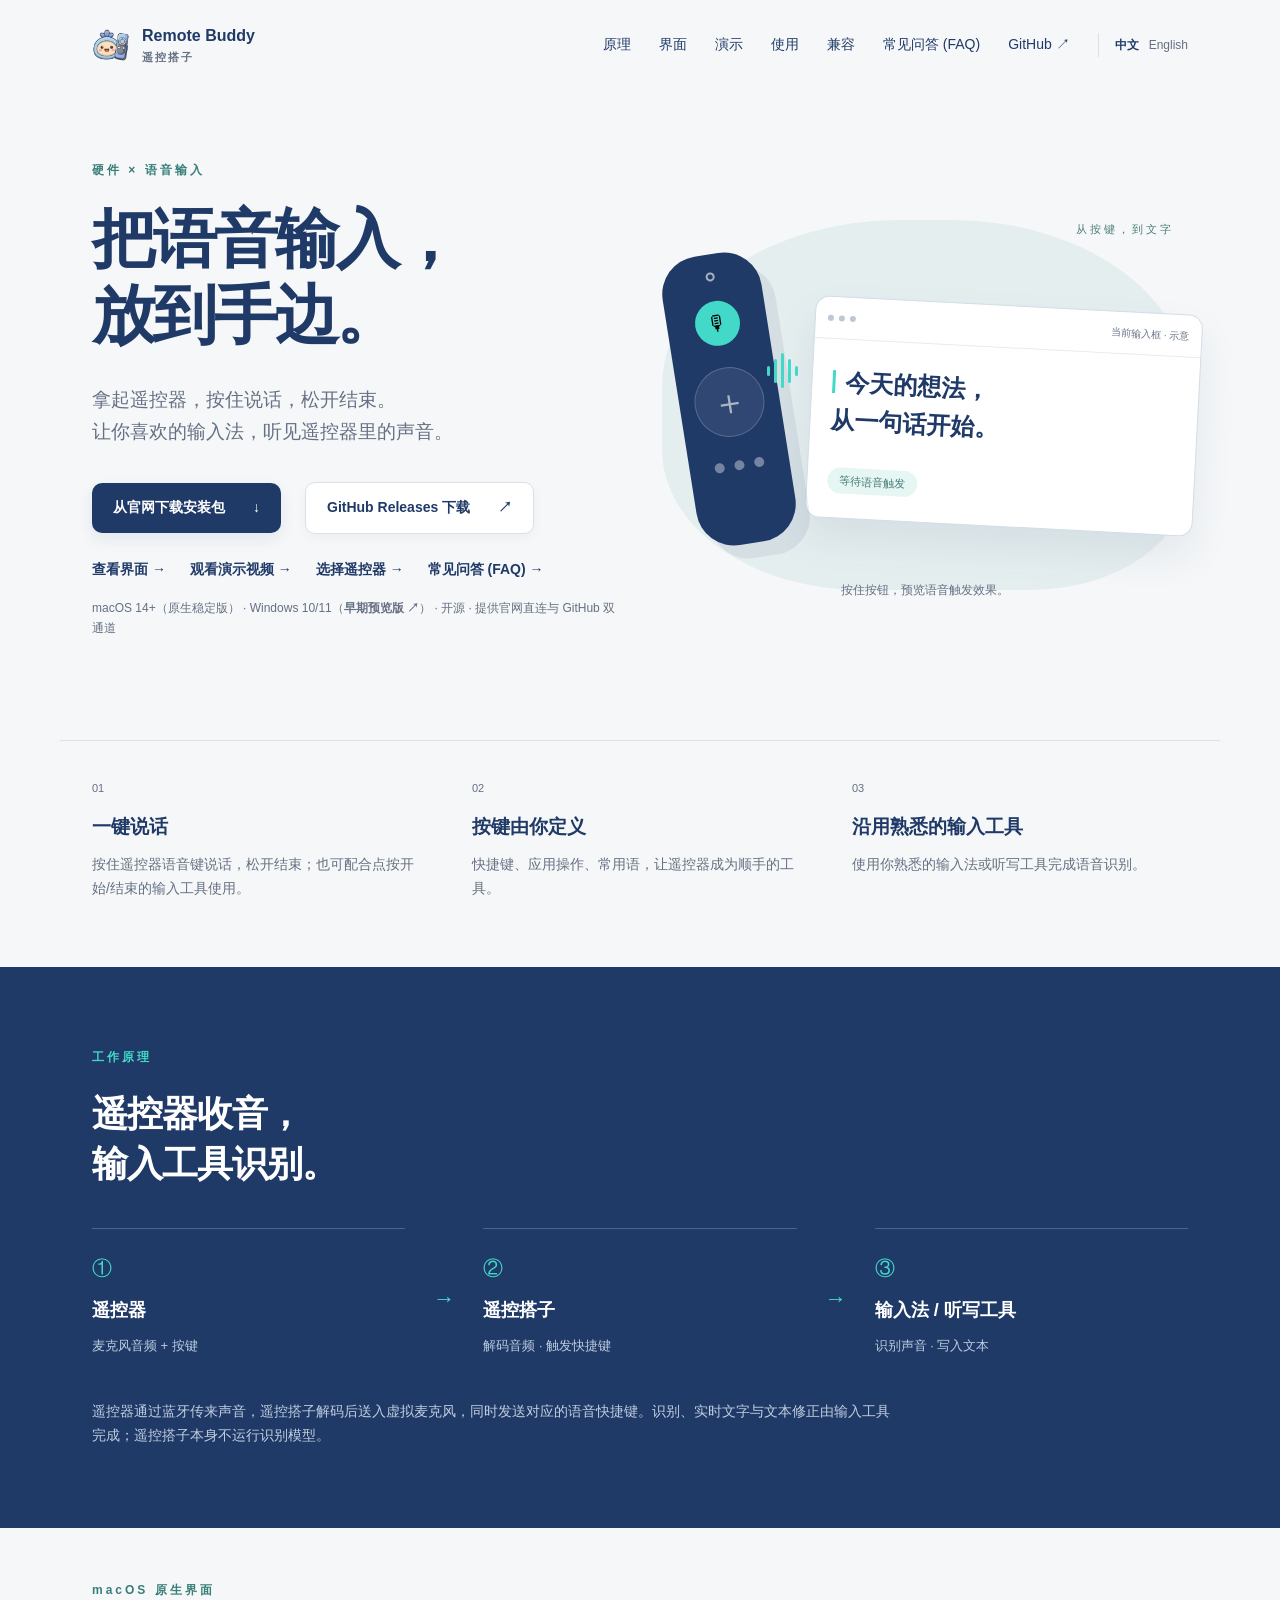
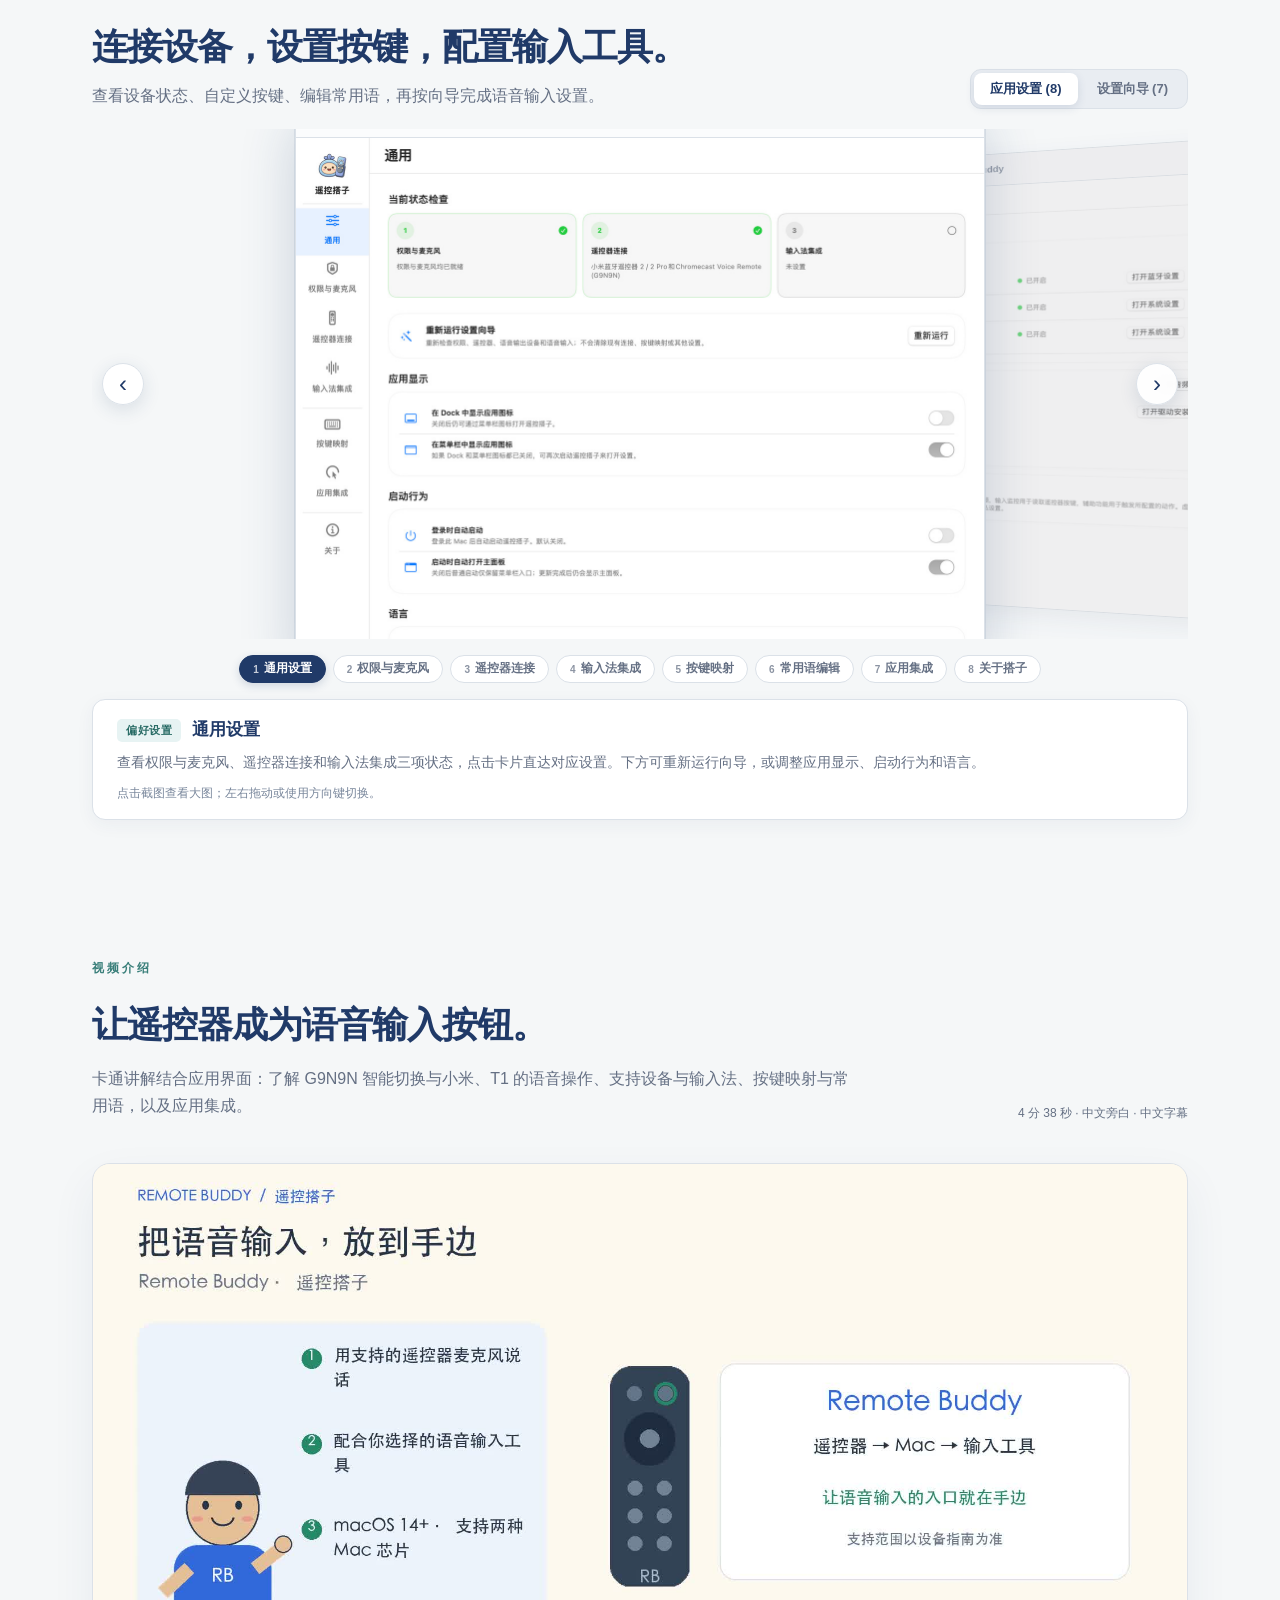
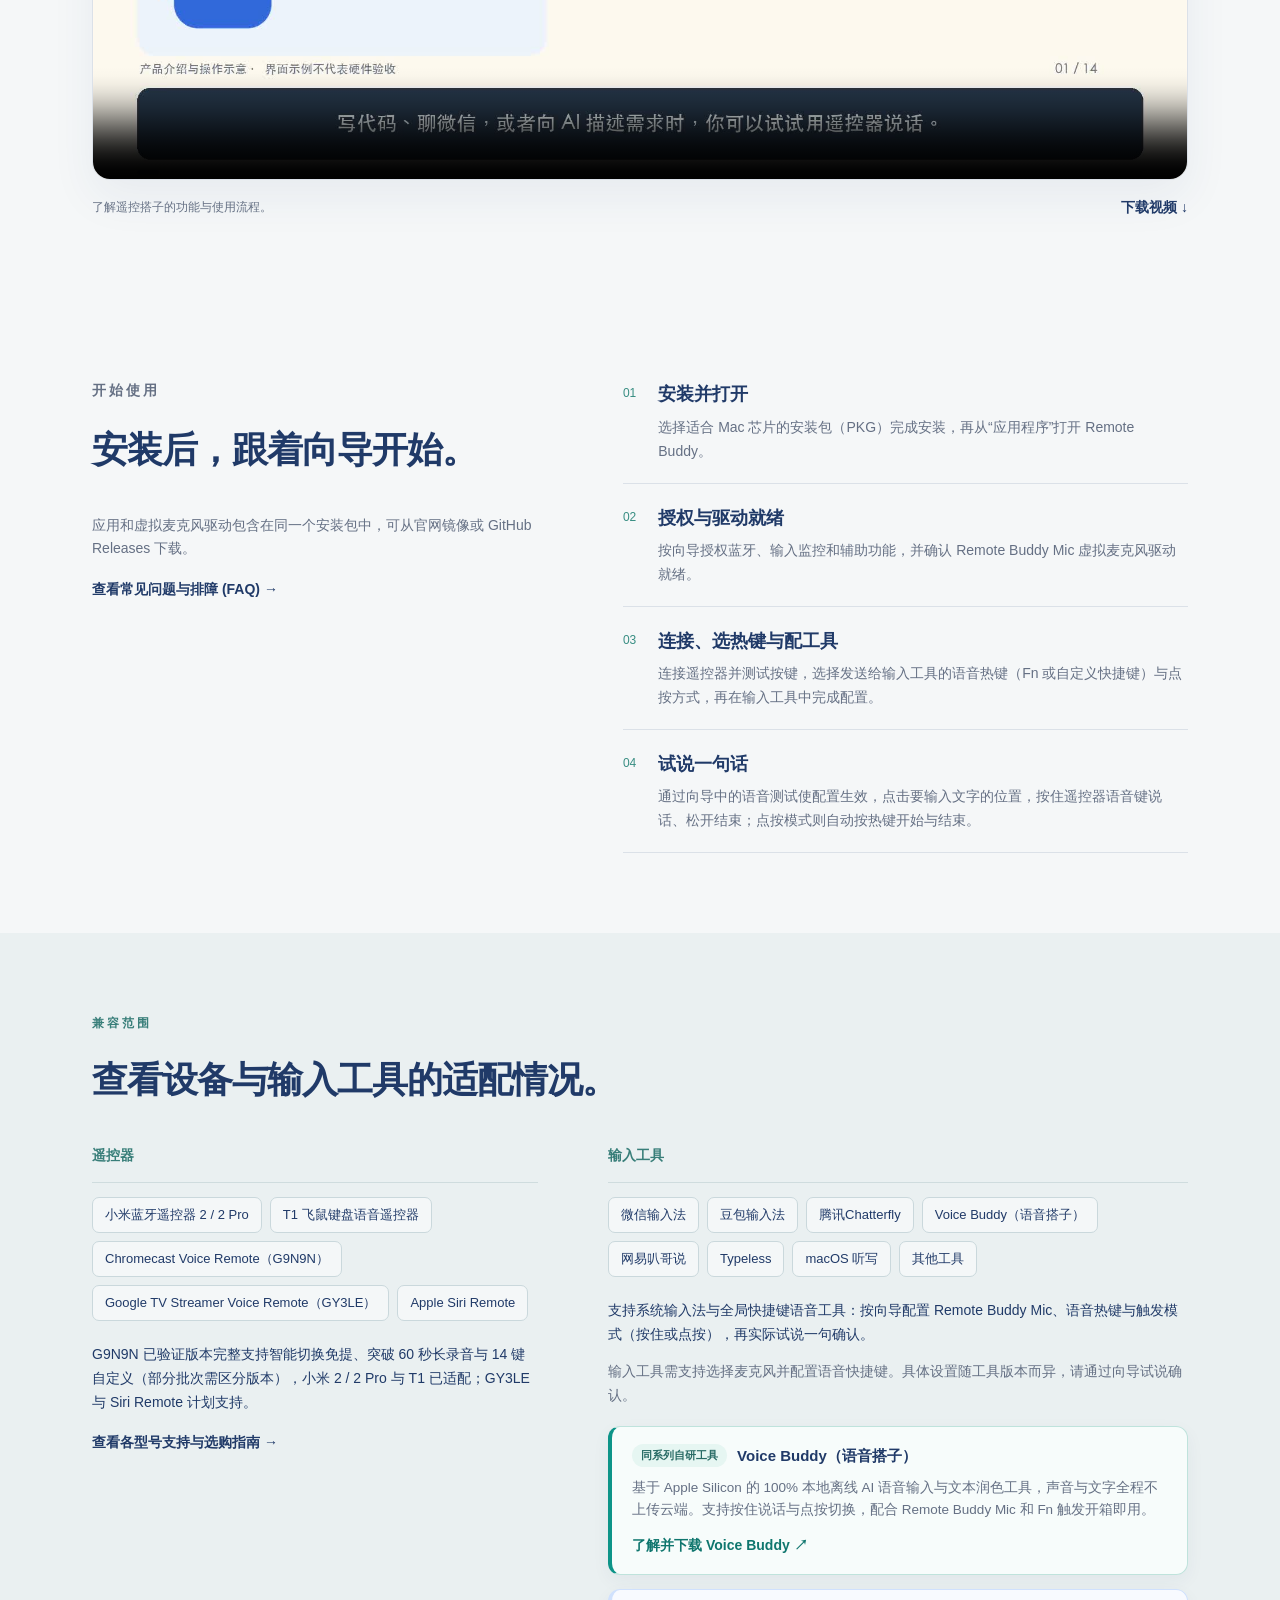
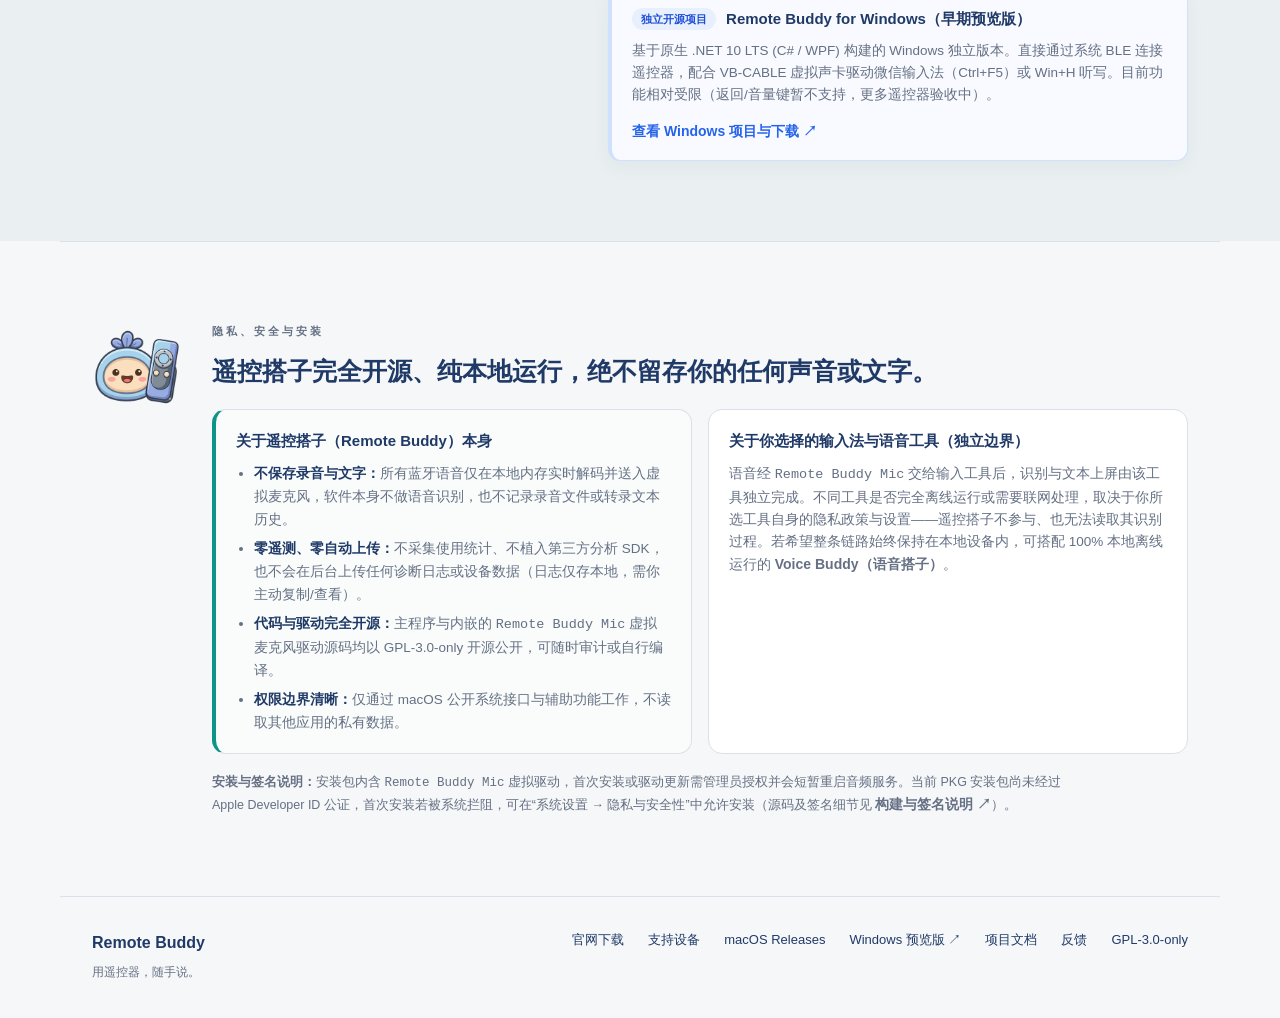
==== commit 4664a835: "docs(video): refresh demo video with smart toggle, expanded mappings, and app integration (#246)" ====
--- a/pages/index.html
+++ b/pages/index.html
@@ -76,13 +76,13 @@
   </dialog>
 </section>
 <section class="section wrap demo-section" id="demo" aria-labelledby="demo-title">
-  <div class="demo-heading"><div><p class="eyebrow">视频介绍</p><h2 class="section-title" id="demo-title">让遥控器成为语音输入按钮。</h2><p>卡通讲解结合应用界面：了解小米与 T1 的不同语音操作、设备支持范围、安装与输入工具设置，以及按键映射和常用语。</p></div><p class="demo-language">3 分 53 秒 · 中文旁白 · 中文字幕</p></div>
-  <video class="demo-video" controls playsinline preload="metadata" poster="assets/video/demo-poster.jpg?v=261116screens" width="1920" height="1080" aria-label="遥控搭子功能与使用演示，时长 3 分 53 秒，中文旁白与字幕">
-    <source src="assets/video/Remote_Buddy_Demo_Natural_zh-CN.mp4?v=261116screens" type="video/mp4">
-    <track kind="captions" src="assets/video/demo.zh-CN.vtt?v=261116screens" srclang="zh-CN" label="简体中文">
-    <p>你的浏览器暂不支持播放此视频。 <a href="assets/video/Remote_Buddy_Demo_Natural_zh-CN.mp4?v=261116screens">下载 MP4 视频</a></p>
+  <div class="demo-heading"><div><p class="eyebrow">视频介绍</p><h2 class="section-title" id="demo-title">让遥控器成为语音输入按钮。</h2><p>卡通讲解结合应用界面：了解 G9N9N 智能切换与小米、T1 的语音操作、支持设备与输入法、按键映射与常用语，以及应用集成。</p></div><p class="demo-language">4 分 38 秒 · 中文旁白 · 中文字幕</p></div>
+  <video class="demo-video" controls playsinline preload="metadata" poster="assets/video/demo-poster.jpg?v=261121demo" width="1920" height="1080" aria-label="遥控搭子功能与使用演示，时长 4 分 38 秒，中文旁白与字幕">
+    <source src="assets/video/Remote_Buddy_Demo_Natural_zh-CN.mp4?v=261121demo" type="video/mp4">
+    <track kind="captions" src="assets/video/demo.zh-CN.vtt?v=261121demo" srclang="zh-CN" label="简体中文">
+    <p>你的浏览器暂不支持播放此视频。 <a href="assets/video/Remote_Buddy_Demo_Natural_zh-CN.mp4?v=261121demo">下载 MP4 视频</a></p>
   </video>
-  <div class="demo-links"><span>了解遥控搭子的功能与使用流程。</span><a class="text-link" href="assets/video/Remote_Buddy_Demo_Natural_zh-CN.mp4?v=261116screens" download>下载视频 ↓</a></div>
+  <div class="demo-links"><span>了解遥控搭子的功能与使用流程。</span><a class="text-link" href="assets/video/Remote_Buddy_Demo_Natural_zh-CN.mp4?v=261121demo" download>下载视频 ↓</a></div>
 </section>
 <section class="section wrap start" id="start"><div><p class="eyebrow">开始使用</p><h2 class="section-title">安装后，跟着向导开始。</h2><p>应用和虚拟麦克风驱动包含在同一个安装包中，可从<a href="downloads/index.html">官网镜像</a>或 <a href="https://github.com/zfdang/remote-buddy/releases/latest">GitHub Releases</a> 下载。</p><a class="text-link" href="faq.html">查看常见问题与排障 (FAQ) →</a></div><ol class="steps"><li><span>01</span><div><h3>安装并打开</h3><p>选择适合 Mac 芯片的安装包（PKG）完成安装，再从“应用程序”打开 Remote Buddy。</p></div></li><li><span>02</span><div><h3>授权与驱动就绪</h3><p>按向导授权蓝牙、输入监控和辅助功能，并确认 Remote Buddy Mic 虚拟麦克风驱动就绪。</p></div></li><li><span>03</span><div><h3>连接、选热键与配工具</h3><p>连接遥控器并测试按键，选择发送给输入工具的语音热键（Fn 或自定义快捷键）与点按方式，再在输入工具中完成配置。</p></div></li><li><span>04</span><div><h3>试说一句话</h3><p>通过向导中的语音测试使配置生效，点击要输入文字的位置，按住遥控器语音键说话、松开结束；点按模式则自动按热键开始与结束。</p></div></li></ol></section>
 <section class="section compatibility" id="compatibility"><div class="wrap"><p class="eyebrow">兼容范围</p><h2 class="section-title">查看设备与输入工具的适配情况。</h2><div class="compat-grid"><article><h3>遥控器</h3><div class="tools hardware"><span>小米蓝牙遥控器 2 / 2 Pro</span><span>T1 飞鼠键盘语音遥控器</span><span>Chromecast Voice Remote（G9N9N）</span><span>Google TV Streamer Voice Remote（GY3LE）</span><span>Apple Siri Remote</span></div><p>G9N9N 已验证版本完整支持智能切换免提、突破 60 秒长录音与 14 键自定义（部分批次需区分版本），小米 2 / 2 Pro 与 T1 已适配；GY3LE 与 Siri Remote 计划支持。</p><a class="text-link" href="device.html">查看各型号支持与选购指南 →</a></article><article><h3>输入工具</h3><div class="tools"><span><a href="https://z.weixin.qq.com/">微信输入法</a></span><span><a href="https://shurufa.doubao.com/">豆包输入法</a></span><span><a href="https://chatterfly.tencent.com/">腾讯Chatterfly</a></span><span><a href="https://myvoicebuddy.com/">Voice Buddy（语音搭子）</a></span><span><a href="https://bug.youdao.com/">网易叭哥说</a></span><span>Typeless</span><span>macOS 听写</span><span>其他工具</span></div><p>支持系统输入法与全局快捷键语音工具：按向导配置 Remote Buddy Mic、语音热键与触发模式（按住或点按），再实际试说一句确认。</p><p class="muted">输入工具需支持选择麦克风并配置语音快捷键。具体设置随工具版本而异，请通过向导试说确认。</p><div class="companion-box"><div class="companion-head"><span class="companion-badge">同系列自研工具</span><strong class="companion-name">Voice Buddy（语音搭子）</strong></div><p>基于 Apple Silicon 的 100% 本地离线 AI 语音输入与文本润色工具，声音与文字全程不上传云端。支持按住说话与点按切换，配合 Remote Buddy Mic 和 Fn 触发开箱即用。</p><a class="text-link" href="https://myvoicebuddy.com/">了解并下载 Voice Buddy ↗</a></div><div class="companion-box" style="margin-top:14px; border-left-color:#3b82f6; background:#f8faff; border-color:#d0e1fd"><div class="companion-head"><span class="companion-badge" style="background:#e8f0fe; color:#1d4ed8">独立开源项目</span><strong class="companion-name">Remote Buddy for Windows（早期预览版）</strong></div><p>基于原生 .NET 10 LTS (C# / WPF) 构建的 Windows 独立版本。直接通过系统 BLE 连接遥控器，配合 VB-CABLE 虚拟声卡驱动微信输入法（Ctrl+F5）或 Win+H 听写。目前功能相对受限（返回/音量键暂不支持，更多遥控器验收中）。</p><a class="text-link" href="https://github.com/zfdang/remote-buddy-windows" style="color:#2563eb">查看 Windows 项目与下载 ↗</a></div></article></div></div></section>
